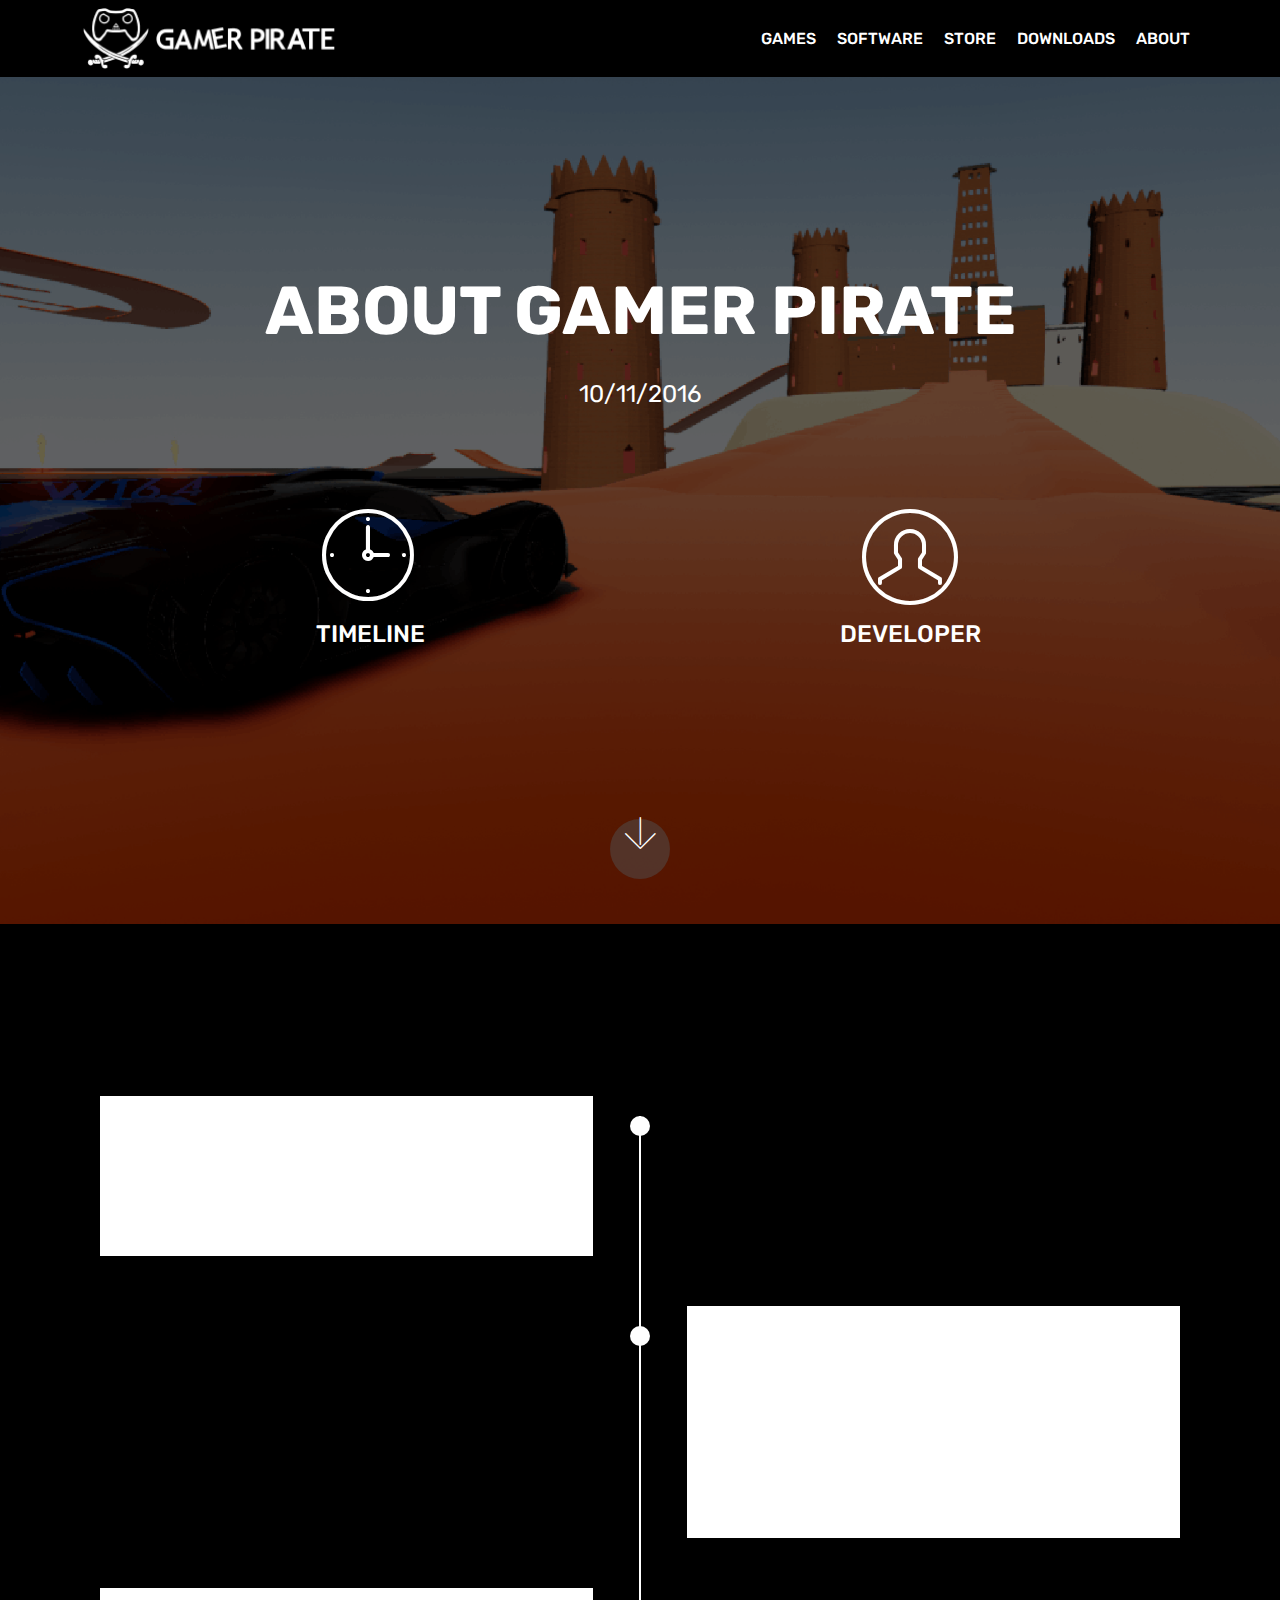
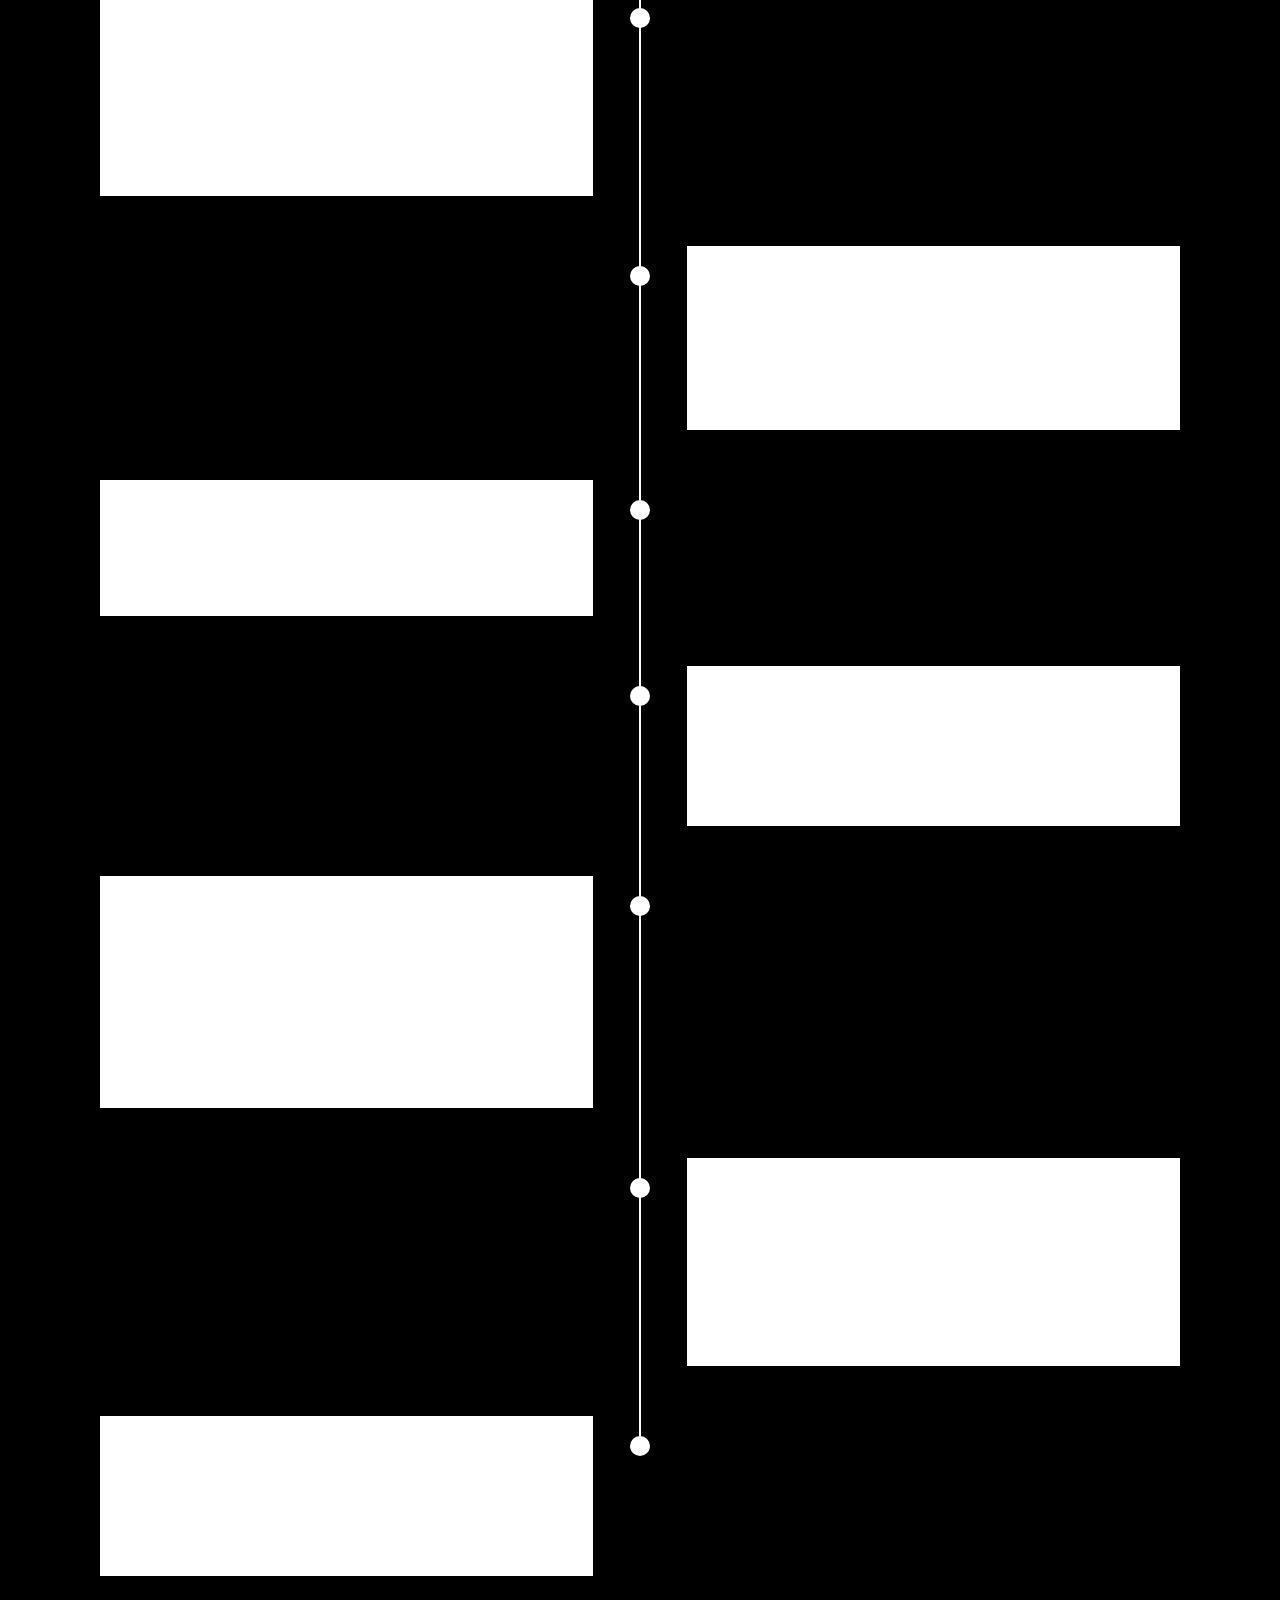
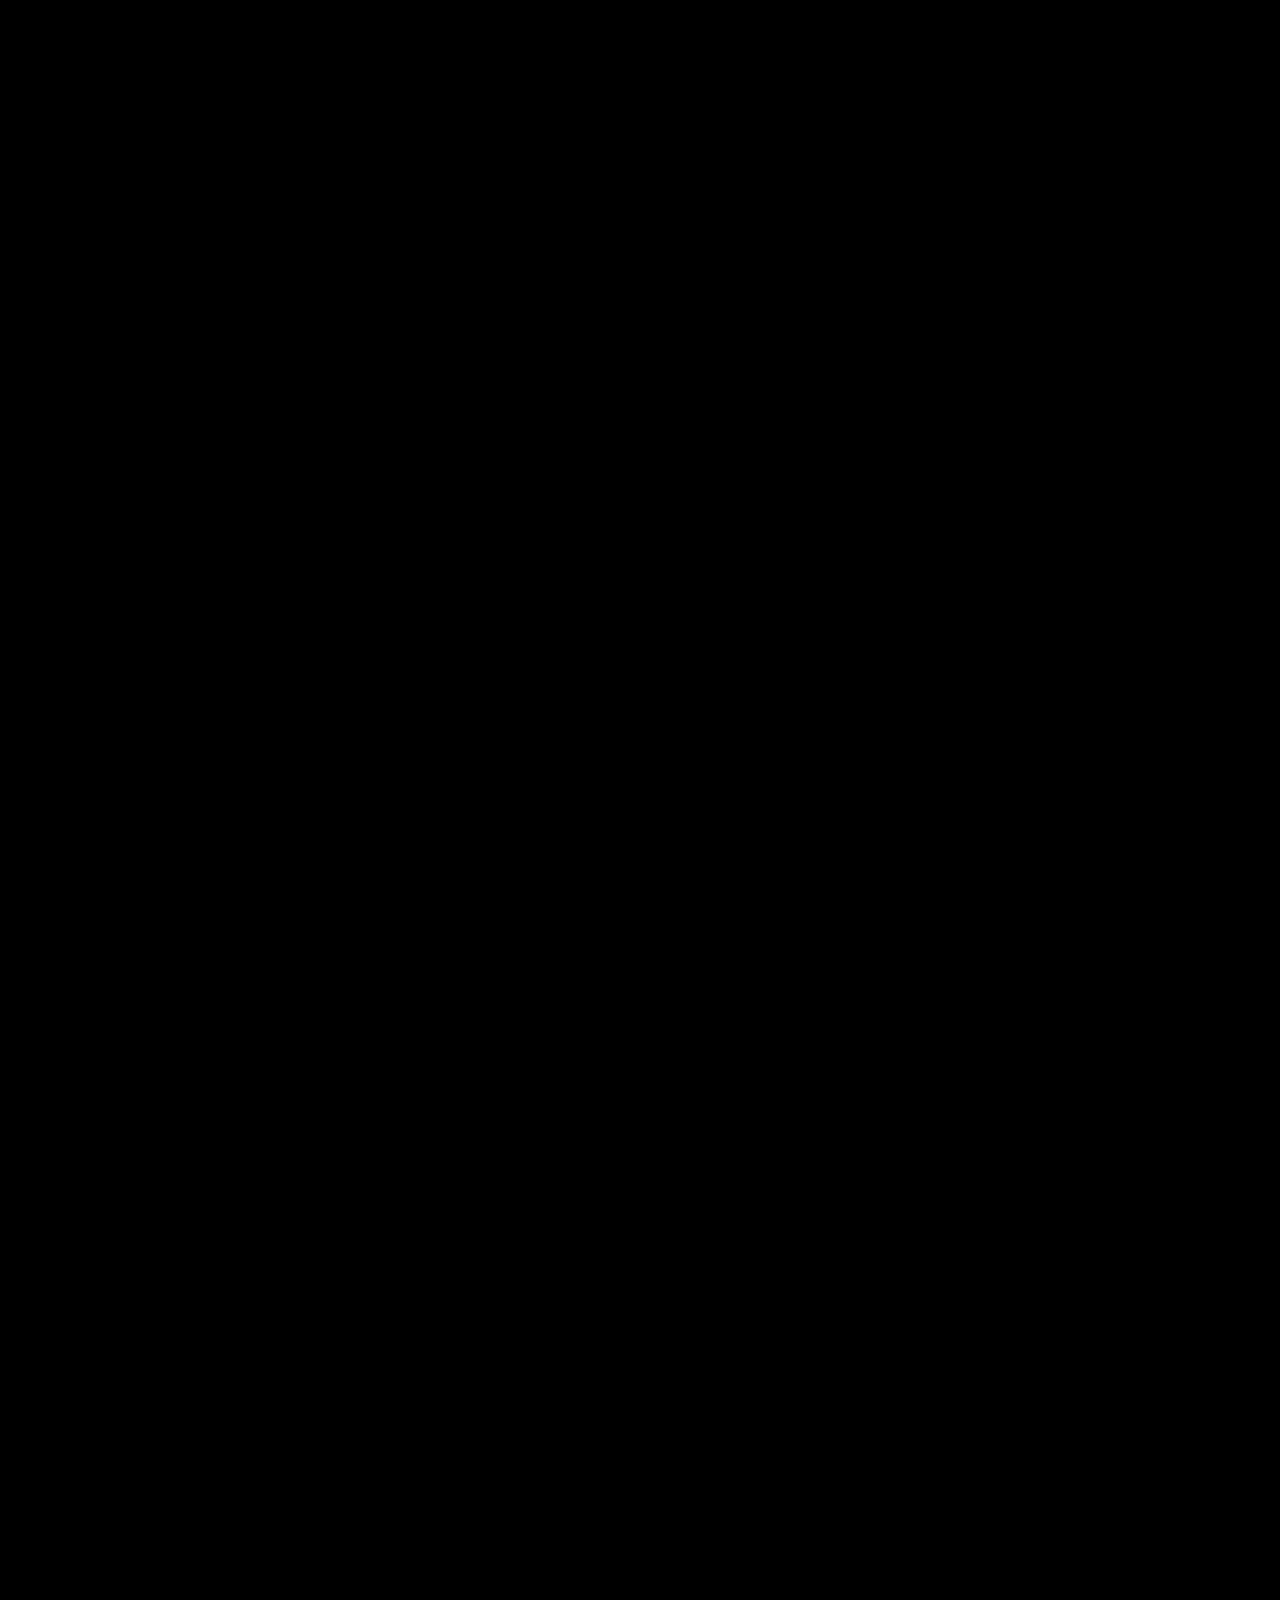
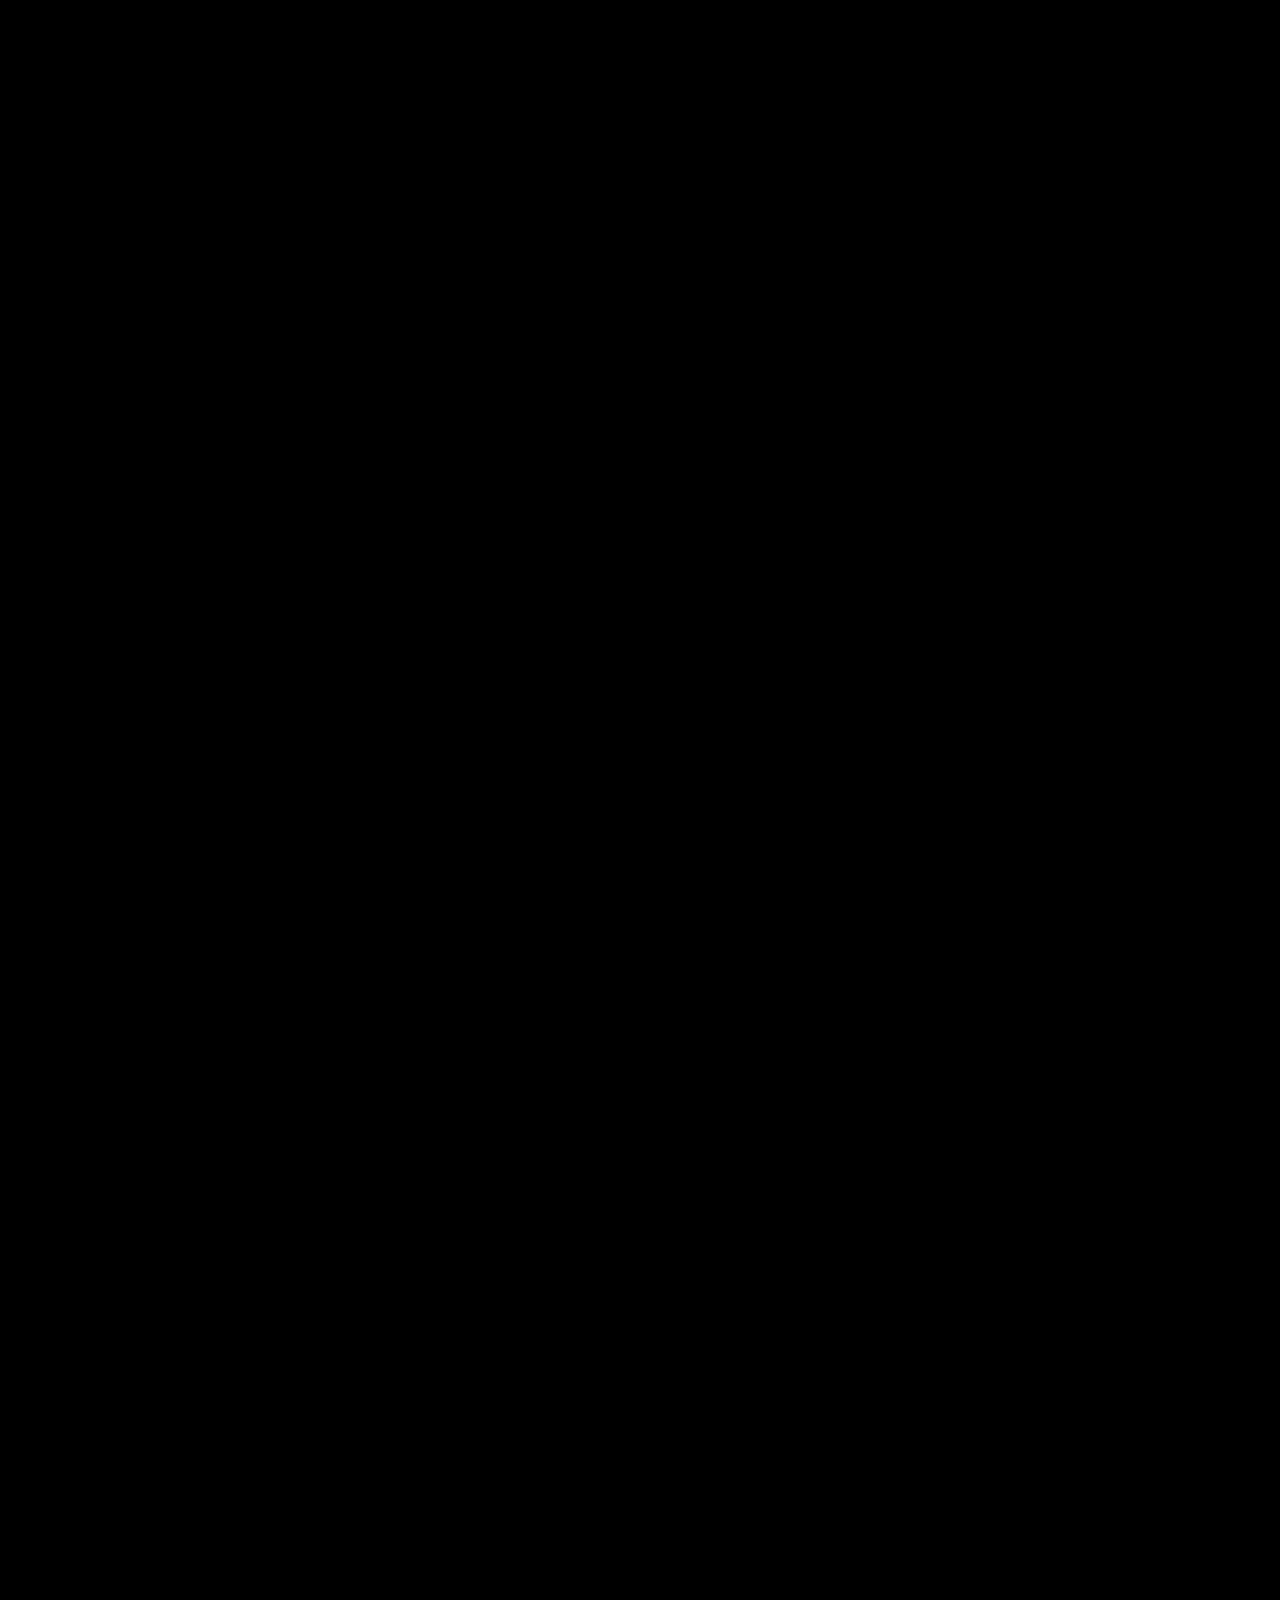
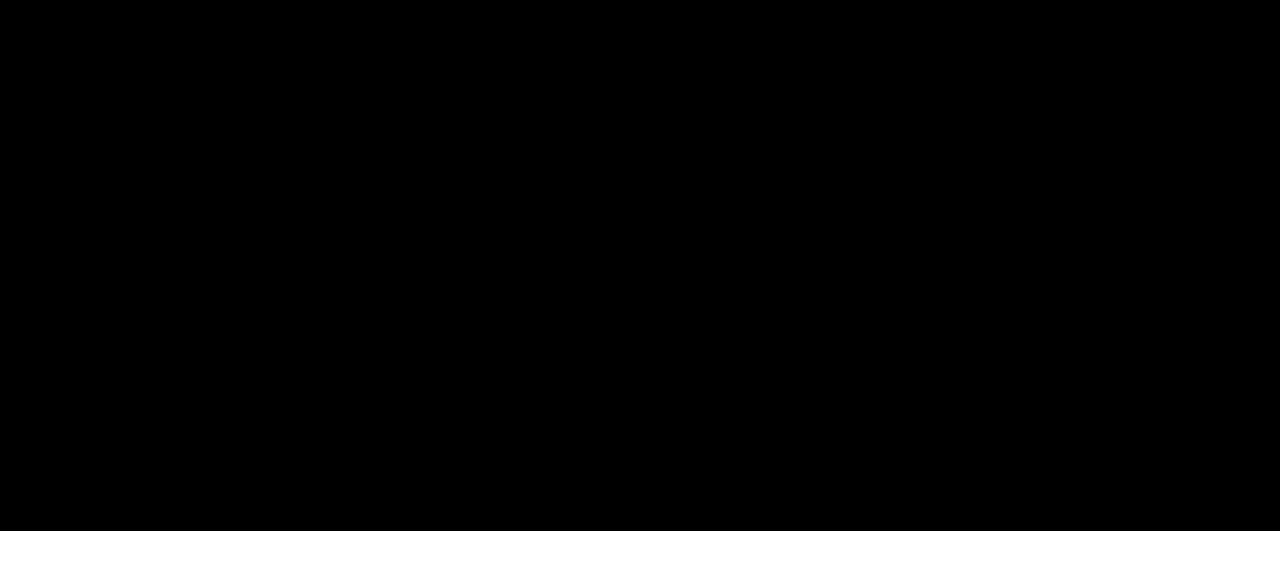
==== about.html @ 24dade13 "New Logo" ====
<!DOCTYPE html>
<html  >
<head>
  <!-- Site made with Mobirise Website Builder v5.2.0, https://mobirise.com -->
  <meta charset="UTF-8">
  <meta http-equiv="X-UA-Compatible" content="IE=edge">
  <meta name="generator" content="Mobirise v5.2.0, mobirise.com">
  <meta name="viewport" content="width=device-width, initial-scale=1, minimum-scale=1">
  <link rel="shortcut icon" href="assets/images/gamer-pirate-without-text-jpg-white-128x128.png" type="image/x-icon">
  <meta name="description" content="">
  
  
  <title>About | Gamer Pirate</title>
  <link rel="stylesheet" href="assets/web/assets/mobirise-icons/mobirise-icons.css">
  <link rel="stylesheet" href="assets/bootstrap/css/bootstrap.min.css">
  <link rel="stylesheet" href="assets/bootstrap/css/bootstrap-grid.min.css">
  <link rel="stylesheet" href="assets/bootstrap/css/bootstrap-reboot.min.css">
  <link rel="stylesheet" href="assets/web/assets/gdpr-plugin/gdpr-styles.css">
  <link rel="stylesheet" href="assets/tether/tether.min.css">
  <link rel="stylesheet" href="assets/dropdown/css/style.css">
  <link rel="stylesheet" href="assets/animatecss/animate.min.css">
  <link rel="stylesheet" href="assets/socicon/css/styles.css">
  <link rel="stylesheet" href="assets/theme/css/style.css">
  <link rel="preload" as="style" href="assets/mobirise/css/mbr-additional.css"><link rel="stylesheet" href="assets/mobirise/css/mbr-additional.css" type="text/css">
  
  
  
  
</head>
<body>

<!-- Analytics -->
UA-130870813-1
<!-- /Analytics -->


  
  <section class="menu cid-rqiIiASKBx" once="menu" id="menu1-50">

    

    <nav class="navbar navbar-expand beta-menu navbar-dropdown align-items-center navbar-fixed-top navbar-toggleable-sm">
        <button class="navbar-toggler navbar-toggler-right" type="button" data-toggle="collapse" data-target="#navbarSupportedContent" aria-controls="navbarSupportedContent" aria-expanded="false" aria-label="Toggle navigation">
            <div class="hamburger">
                <span></span>
                <span></span>
                <span></span>
                <span></span>
            </div>
        </button>
        <div class="menu-logo">
            <div class="navbar-brand">
                <span class="navbar-logo">
                    <a href="index.html">
                         <img src="assets/images/wide-logo-400x60.png" alt="" title="" style="height: 3.8rem;">
                    </a>
                </span>
                
            </div>
        </div>
        <div class="collapse navbar-collapse" id="navbarSupportedContent">
            <ul class="navbar-nav nav-dropdown nav-right" data-app-modern-menu="true"><li class="nav-item">
                    <a class="nav-link link text-white display-4" href="games.html">
                        GAMES</a>
                </li><li class="nav-item"><a class="nav-link link text-white text-primary display-4" href="software.html">
                        SOFTWARE</a></li>
                <li class="nav-item"><a class="nav-link link text-white display-4" href="https://gamerpirate.github.io/store/">STORE</a></li><li class="nav-item"><a class="nav-link link text-white display-4" href="https://gamerpirate.github.io/downloads">DOWNLOADS</a></li><li class="nav-item"><a class="nav-link link text-white display-4" href="about.html">ABOUT</a></li></ul>
            
        </div>
    </nav>
</section>

<section class="header12 cid-rbFxC3AZnI mbr-fullscreen" id="header12-30">

    

    <div class="mbr-overlay" style="opacity: 0.6; background-color: rgb(0, 0, 0);">
    </div>

    <div class="container  ">
            <div class="media-container">
                <div class="col-md-12 align-center">
                    <h1 class="mbr-section-title pb-3 mbr-white mbr-bold mbr-fonts-style display-1">ABOUT GAMER PIRATE</h1>
                    <p class="mbr-text pb-3 mbr-white mbr-fonts-style display-5">
                        10/11/2016
                    </p>
                    

                    <div class="icons-media-container mbr-white">
                        <div class="card col-12 col-md-6">
                            <div class="icon-block">
                            <a href="https://mobirise.co/">
                                <span class="mbr-iconfont mbri-clock" style="color: rgb(255, 255, 255); fill: rgb(255, 255, 255);"></span>
                            </a>
                            </div>
                            <h5 class="mbr-fonts-style display-5">
                                TIMELINE
                            </h5>
                        </div>

                        <div class="card col-12 col-md-6">
                            <div class="icon-block">
                                <a href="https://mobirise.co/">
                                    <span class="mbr-iconfont mbri-user" style="color: rgb(255, 255, 255); fill: rgb(255, 255, 255);"></span>
                                </a>
                            </div>
                            <h5 class="mbr-fonts-style display-5">
                                DEVELOPER
                            </h5>
                        </div>

                        

                        
                    </div>
                </div>
            </div>
    </div>

    <div class="mbr-arrow hidden-sm-down" aria-hidden="true">
        <a href="#next">
            <i class="mbri-down mbr-iconfont"></i>
        </a>
    </div>
</section>

<section class="timeline1 cid-r4hxSJj17z" id="timeline1-18">

    

    

    <div class="container align-center">
        <h2 class="mbr-section-title pb-3 mbr-fonts-style display-2">
            TIMELINE</h2>
        

        <div class="container timelines-container" mbri-timelines="">
            <div class="row timeline-element reverse separline">      
                 <div class="timeline-date-panel col-xs-12 col-md-6  align-left">         
                    <div class="time-line-date-content">
                        <p class="mbr-timeline-date mbr-fonts-style display-5">10 November 2016, Thursday</p>
                    </div>
                </div>
           <span class="iconBackground"></span>
            <div class="col-xs-12 col-md-6 align-right">
                <div class="timeline-text-content">
                    <h4 class="mbr-timeline-title pb-3 mbr-fonts-style display-5">GAMER PIRATE START</h4>
                    <p class="mbr-timeline-text mbr-fonts-style display-7">Started making games under the name of #GAMER_PIRATE</p>
                 </div>
            </div>
            </div>

            <div class="row timeline-element separline">
                <div class="timeline-date-panel col-xs-12 col-md-6 align-right">
                    <div class="time-line-date-content">
                        <p class="mbr-timeline-date mbr-fonts-style display-5">
                            28 August 2017, Monday</p>
                    </div>
                </div>
                <span class="iconBackground"></span>
                <div class="col-xs-12 col-md-6 align-left ">
                    <div class="timeline-text-content">
                        <h4 class="mbr-timeline-title pb-3 mbr-fonts-style display-5">WATCH OUT RELEASE</h4>
                        <p class="mbr-timeline-text mbr-fonts-style display-7">Gamer Pirate's first game ever was released!<br>Watch Out is a driving survival game, your goal is to reach the finish line without getting wrecked<br>Released in 3 different Editions (Standard | PC | Ultimate)</p>
                    </div>
                </div>
            </div> 


            <div class="row timeline-element reverse separline">
                <div class="timeline-date-panel col-xs-12 col-md-6  align-left">
                    <div class="time-line-date-content">
                        <p class="mbr-timeline-date mbr-fonts-style display-5">
                            1 April 2018, Sunday</p>
                    </div>
                </div>
                <span class="iconBackground"></span>
                <div class="col-xs-12 col-md-6 align-right">
                    <div class="timeline-text-content">
                        <h4 class="mbr-timeline-title pb-3 mbr-fonts-style display-5">MARBLES PLAYGROUND RELEASE</h4>      
                        <p class="mbr-timeline-text mbr-fonts-style display-7">The first game to be prgrammed and developed completely by Gamer Pirate
<br>Play as a marble and try not to fall from this difficult road, You should complete your trip to the Marbles Box<br></p>
                    </div>
                </div>
            </div>

            <div class="row timeline-element separline">
                <div class="timeline-date-panel col-xs-12 col-md-6 align-right">
                    <div class="time-line-date-content">
                        <p class="mbr-timeline-date mbr-fonts-style display-5">
                            4 October 2018, Thursday</p>
                    </div>
                </div>
                <span class="iconBackground"></span>
                <div class="col-xs-12 col-md-6 align-left ">
                    <div class="timeline-text-content">
                        <h4 class="mbr-timeline-title pb-3 mbr-fonts-style display-5">
                            New Website &amp; Twitter Launched</h4>
                        <p class="mbr-timeline-text mbr-fonts-style display-7">New-designed website launched.<br>Twitter page created.<br>#TheGamerPirate</p>
                    </div>
                </div>
            </div>


            <div class="row timeline-element reverse separline">
                <div class="timeline-date-panel col-xs-12 col-md-6  align-left">
                    <div class="time-line-date-content">
                        <p class="mbr-timeline-date mbr-fonts-style display-5">
                            7 January 2019, Monday</p>
                    </div>
                </div>
                <span class="iconBackground"></span>
                <div class="col-xs-12 col-md-6 align-right">
                    <div class="timeline-text-content">
                        <h4 class="mbr-timeline-title pb-3 mbr-fonts-style display-5">Google Play access</h4>
                        <p class="mbr-timeline-text mbr-fonts-style display-7">Purchased a Google Play Store Console ID.</p>
                    </div>
                </div>
            </div>


            <div class="row timeline-element separline">
                <div class="timeline-date-panel col-xs-12 col-md-6 align-right">
                    <div class="time-line-date-content">
                       <p class="mbr-timeline-date mbr-fonts-style display-5">
                            29 March 2019, Friday</p>
                    </div>
                </div>
                <span class="iconBackground"></span>
                <div class="col-xs-12 col-md-6 align-left ">
                    <div class="timeline-text-content">
                        <h4 class="mbr-timeline-title pb-3 mbr-fonts-style display-5">
                            Online Store</h4>
                        <p class="mbr-timeline-text mbr-fonts-style display-7">
                            Gamer Pirate Store has been launched with shirts, phone cases, hoodies, stickers, and games.</p>
                    </div>
                </div>
            </div>

            <div class="row timeline-element reverse separline">
                <div class="timeline-date-panel col-xs-12 col-md-6  align-left">
                    <div class="time-line-date-content">
                        <p class="mbr-timeline-date mbr-fonts-style display-5">
                           8 August 2019, Thursday</p>
                    </div>
                </div>
                <span class="iconBackground"></span>
                <div class="col-xs-12 col-md-6 align-right">
                    <div class="timeline-text-content">
                        <h4 class="mbr-timeline-title pb-3 mbr-fonts-style display-5">
                            ANTRAVITY</h4>
                        <p class="mbr-timeline-text mbr-fonts-style display-7">You are stuck in a tunnel in a car that has a bomb attached to it, your goal is to survive.
The bomb explodes whenever your speed gets below the Death Speed. Thought that's enough? Not yet, there are obstacles that will make you loop through the tunnel&nbsp;<br></p>
                    </div>
                </div>
            </div>

            <div class="row timeline-element separline">
                <div class="timeline-date-panel col-xs-12 col-md-6 align-right">
                    <div class="time-line-date-content">
                        <p class="mbr-timeline-date mbr-fonts-style display-5">
                           28 April 2020, Tuesday</p>
                    </div>
                </div>
                <span class="iconBackground"></span>
                <div class="col-xs-12 col-md-6 align-left ">
                    <div class="timeline-text-content">
                        <h4 class="mbr-timeline-title pb-3 mbr-fonts-style display-5">
                            NEOSPHERE</h4>
                        <p class="mbr-timeline-text mbr-fonts-style display-7">Welcome to the neoniverse, where everything is neon. Your goal is to survive. Many obstacles and flying cubes will try to make you fail, but do you have what it takes to beat them all?</p>
                    </div>
                </div>
            </div>

            <div class="row timeline-element reverse">
                <div class="timeline-date-panel col-xs-12 col-md-6  align-left">
                    <div class="time-line-date-content">
                        <p class="mbr-timeline-date mbr-fonts-style display-5">6 May 2020, Wednesday</p>
                    </div>
                </div>
                <span class="iconBackground"></span>
                <div class="col-xs-12 col-md-6 align-right">
                    <div class="timeline-text-content">
                        <h4 class="mbr-timeline-title pb-3 mbr-fonts-style display-5">
                            Brakes Are Out</h4>

                        <p class="mbr-timeline-text mbr-fonts-style display-7">Going full speed, break! oops.. The brakes are out... (Funeral Dance Music Plays) #RIP</p>
                    </div>
                </div>
            </div>

            

            

            
        </div>
    </div>
</section>

<section class="mbr-section content5 cid-rwA0S34o7A" id="content5-76">

    

    

    <div class="container">
        <div class="media-container-row">
            <div class="title col-12 col-md-8">
                <h2 class="align-center mbr-bold mbr-white pb-3 mbr-fonts-style display-2">
                    ABOUT GAMER PIRATE</h2>
                <h3 class="mbr-section-subtitle align-center mbr-light mbr-white pb-3 mbr-fonts-style display-5">
                    Gamer Pirate is a games studio made by an indie developer who has a vision of creating the best games that people will remember for years if not decades.</h3>
                
                
            </div>
        </div>
    </div>
</section>

<section class="mbr-section content5 cid-rwA24Jaj94" id="content5-78">

    

    

    <div class="container">
        <div class="media-container-row">
            <div class="title col-12 col-md-8">
                <h2 class="align-center mbr-bold mbr-white pb-3 mbr-fonts-style display-1">THE MISSION</h2>
                
                <p class="mbr-text align-center mbr-white pb-3 mbr-fonts-style display-7">
                    I'm on a mission of making the best cross-platform games. This is just the beginning, many things have been planned to happen in the future. I want to make the best gaming experience ever available for everyone because #GamingIsLife. <br>Currently the main plan is "Release some nice games for smartphones, gain some money, and make these plans come real"</p>
                
            </div>
        </div>
    </div>
</section>

<section class="mbr-section content5 cid-rz9xjhRhKC" id="content5-7r">

    

    

    <div class="container">
        <div class="media-container-row">
            <div class="title col-12 col-md-8">
                <h2 class="align-center mbr-bold mbr-white pb-3 mbr-fonts-style display-1">SLOGAN</h2>
                
                <p class="mbr-text align-center mbr-white pb-3 mbr-fonts-style display-5"><strong>"UNLEASH YOUR INNER GAMER"</strong></p>
                
            </div>
        </div>
    </div>
</section>

<section class="testimonials2 cid-r4hFHf0uXh" id="testimonials2-19">

    

    

    <div class="container">
        <div class="media-container-row">
            <div class="mbr-figure pr-lg-5" style="width: 70%;">
              <img src="assets/images/yousif-ragab-blacksmall-832x832.jpg" alt="" title="">
            </div>
            <div class="media-content px-3 align-self-center mbr-white py-2">
                    <p class="mbr-text testimonial-text mbr-fonts-style display-7"><span style="font-style: normal;">19 years old indie developer with 5+ years of game development experience who takes development seriously and tries to deliver the best games.</span></p>
                    <p class="mbr-author-name pt-4 mb-2 mbr-fonts-style display-7">Yousif Ragab</p>
                    <p class="mbr-author-desc mbr-fonts-style display-7">CEO, Owner, Developer</p>
            </div>
        </div>
    </div>
</section>

<section class="mbr-section content5 cid-rv6kGTs63F" id="content5-66">

    

    

    <div class="container">
        <div class="media-container-row">
            <div class="title col-12 col-md-8">
                <h2 class="align-center mbr-bold mbr-white pb-3 mbr-fonts-style display-2">MORE DETAILED TIMELINE</h2>
                
                
                
            </div>
        </div>
    </div>
</section>

<section class="mbr-section article content1 cid-rv6k9x77ze" id="content1-65">
    
     

    <div class="container">
        <div class="media-container-row">
            <div class="mbr-text col-12 mbr-fonts-style display-7 col-md-8"><p><strong>
</strong></p><p><strong>• New Logo Redesign (5-3-2021 Friday)<br>• Software page in website (2-3-2021 Tuesday)<br>• HYPERSHAPE HARDCORE EDITION release (20-1-2021 Wednesday)<br>• ANTRAVITY 2 PC release (15-1-2021 Friday)<br>• Line Connect release (14-1-2021 Thursday)<br>• ANTRAVITY 2 release (12-1-2021 Tuesday)<br>• HYPERSHAPE release (29-12-2020 Thursday)<br>• Driving Insanity out of early access (28-12-2020 Monday)<br>• Gamer Pirate Downloads remake&nbsp; (27-11-2020 Friday)<br>• Brakes Are Out release for Windows and Linux (20-11-2020 Friday)<br>• Just Escape release (10-10-2020 Saturday)<br>• Gamer Pirate Store remake (12-9-2020 Saturday)<br>• Driving Insanity Early Access release (20-8-2020 Thursday)<br>• Brakes Are Out release on Google Play (6-5-2020 Wednesday)<br>• Brakes Are Out announcement (5-5-2020 Tuesday)<br>• NEOSPHERE release on Google Play (28-4-2020 Tuesday)<br>• NEOSPHERE announcement (26-4-2020 Sunday)<br>• First use of "Unleash Your Inner Gamer" slogan (14-8-2019 Wednesday)<br>• ANTRAVITY release on Google Play (9-8-2019 Thursday)<br>• Downloads website release (30-7-2019 Tuesday)<br>• Watch Out removed from Tizen, and Windows (29-7-2019 Monday)<br>• ANTRAVITY announce (15-7-2019 Monday)&nbsp;<br></strong><strong>• Gamer Pirate Launcher Beta release (14-6-2019 Friday)&nbsp;<br></strong><strong>• Gamer Pirate Online Store (29-3-2018 Friday)​ &nbsp;&nbsp;<br></strong><strong>• New Watch Out website launched (10-1-2018 Thursday)​ &nbsp;<br></strong><strong>• Watch Out released on Google Play (9-1-2018 Wednesday)​ &nbsp;<br></strong><strong>• Bought a Google Play Store ID (7-1-2018 Monday)​ &nbsp;&nbsp;<br></strong><strong>• Gamer Pirate new Blog Launched ​(13-10-2018 Saturday)​ &nbsp;&nbsp;<br></strong><strong>• Gamer Pirate Forum Launched ​(4-10-2018 Thursday)​ &nbsp;<br></strong><strong>• New Website Launched ​(4-10-2018 Thursday)​&nbsp;<br></strong><strong>• Twitter page created (3-10-2018 Wednesday)&nbsp;<br></strong><strong>• Watch Out Ultimate Edition Release (Itch.io 1-8-2018 Wednesday)​&nbsp;<br></strong><strong>• Removed all Arcade Games (24-7-2018 Tuesday)&nbsp;<br></strong><strong>• Gamer Pirate Arcade website Suspended (24-7-2018 Tuesday)&nbsp;<br></strong><strong>• Watch Out Ultimate Edition Release (22-7-2018 Sunday)​&nbsp;<br></strong><strong>• Gamer Pirate Launcher Alpha release (14-7-2018 Saturday)&nbsp;<br></strong><strong>• Watch Out PC edition Release (Itch.io 18-6-2018 Monday)​&nbsp;<br></strong><strong>• Black and White 2 Release on Galaxy Apps ( 6-6-2018 Wednesday)&nbsp;<br></strong><strong>​• Black and White 2 Release on Tizen Store ( 1-6-2018 Friday)&nbsp;<br></strong><strong>• Gamer Pirate Arcade website launched (23-5-2018 Tuesday)&nbsp;<br></strong><strong>• Marbles Playground Mobile Version release ( 6-5-2018 Sunday)&nbsp;<br></strong><strong>• Marbles Playground release ( 1-4-2018 Sunday)&nbsp;<br></strong><strong>• Gamer Pirate On Patreon (7-3-2017 Wednesday)&nbsp;<br></strong><strong>• Marbles Playground Early Access ( 26-1-2018 Friday)&nbsp;<br></strong><strong>• Marbles Playground website launched ( 16-1-2018 Tuesday)&nbsp;<br></strong><strong>• Marbles Playground Announced ( 3-1-2018 Wednesday)&nbsp;<br></strong><strong>• Gamer Pirate 1st year anniversary (10-11-2017 Friday)&nbsp;<br></strong><strong>• Watch Out Release (Amazon 11-10-2017 Wednesday)&nbsp;<br></strong><strong>• Watch Out PC edition Release ( 29-9-2017 Friday)&nbsp;<br></strong><strong>• Watch Out Release (Tizen 28-8-2017 Monday)&nbsp;<br></strong><strong>• SHOOT! release (Tizen 28-8-2017 Monday)&nbsp;<br></strong><strong>• Watch Out PC edition Announced ( 13-8-2017 Sunday)&nbsp;<br></strong><strong>• Watch Out Egyptian edition Announced ( 6-8-2017 Tuesday)&nbsp;<br></strong><strong>• Watch Out Announced ( 26-7-2017 Tuesday)&nbsp;<br></strong><strong>• Watch Out website launched ( 26-7-2017 Tuesday)&nbsp;<br></strong><strong>​• Black and White Suspended on amazon ( 11-7-2017 Tuesday)&nbsp;<br></strong><strong>• Ultimate Editions discontinued ( 23-6-2017 Friday)&nbsp;<br></strong><strong>• Line Connect release (website, galaxy apps, tizen 22-6-2017 Thursday)&nbsp;<br></strong><strong>• Black and White release (amazon 3-6-2017 Tuesday)&nbsp;<br></strong><strong>​• gamer pirate blog start ( 23-5-2017 Tuesday)&nbsp;<br></strong><strong>• SHOOT! release (website, Galaxy Apps 20-5-2017, Saturday)&nbsp;<br></strong><strong>• (UE) bomb 2.5 release (24-4-2017 Monday)&nbsp;<br></strong><strong>​• Wall Escape release (Tizen Store 20-4-2017 Thursday)&nbsp;<br></strong><strong>• (UE) bomb 2.0 release (17-4-2017 Monday)&nbsp;<br></strong><strong>• Wall Escape release (Website, Galaxy Apps 13-4-2017 Thursday)<br></strong><strong>• Black and White release (Galaxy Apps 5-4-2017 Wednesday)&nbsp;<br></strong><strong>• Black and White release (Tizen Store 8-3-2017 Wednesday)&nbsp;<br></strong><strong>• Black and White release (Website 1-3-2017 Wednesday)&nbsp;<br></strong><strong>• (UE) Attractive 1.0 release ( 1-3-2017 Wednesday)&nbsp;<br></strong><strong>• Ultimate Edition start ( 1-3-2017 Wednesday)&nbsp;<br></strong><strong>• Gamer Pirate start (10-11-2016 Thursday)</strong></p></div>
        </div>
    </div>
</section>

<section class="footer5 cid-sqOBEljm7b" once="footers" id="footer5-ai">

    

    

    <div class="container-fluid">
        <div class="media-container-row">
            <div class="col-md-1 col-6">
                <div class="media-wrap">
                    <a href="index.html">
                        <img src="assets/images/footerlogo-150x150.png" alt="">
                    </a>
                </div>
            </div>
            <div class="col-11 col-6">
                <p class="mbr-text align-right links mbr-fonts-style display-7">&nbsp; &nbsp; &nbsp; &nbsp; &nbsp; &nbsp; &nbsp; &nbsp; &nbsp; &nbsp; &nbsp; &nbsp; &nbsp; &nbsp; &nbsp; &nbsp; &nbsp; &nbsp; &nbsp; &nbsp; &nbsp; &nbsp; &nbsp; &nbsp; &nbsp; &nbsp; &nbsp; &nbsp; &nbsp; &nbsp; <a href="index.html" class="text-primary">Home</a>&nbsp; &nbsp; &nbsp; &nbsp; &nbsp; &nbsp; &nbsp; &nbsp; &nbsp; &nbsp; &nbsp; &nbsp; &nbsp; &nbsp; &nbsp; &nbsp; &nbsp; &nbsp; &nbsp; &nbsp; &nbsp; &nbsp; &nbsp; &nbsp; &nbsp; &nbsp; &nbsp; &nbsp; &nbsp;<a href="pages.html" class="text-primary">Pages</a>&nbsp; &nbsp; &nbsp; &nbsp; &nbsp; &nbsp; &nbsp; &nbsp; &nbsp; &nbsp; &nbsp; &nbsp; &nbsp; &nbsp; &nbsp; &nbsp; &nbsp; &nbsp; &nbsp; &nbsp; &nbsp; &nbsp; &nbsp; &nbsp; &nbsp; &nbsp; &nbsp; &nbsp; &nbsp; <a href="privacypolicy.html" class="text-primary">Privacy Policy</a><br>&nbsp; &nbsp; &nbsp; &nbsp; &nbsp; &nbsp; &nbsp; &nbsp; &nbsp; &nbsp; &nbsp; &nbsp; &nbsp; &nbsp; &nbsp; &nbsp; &nbsp; &nbsp; &nbsp; &nbsp; &nbsp; &nbsp; &nbsp; &nbsp; &nbsp; &nbsp; &nbsp; &nbsp; &nbsp; &nbsp; <a href="games.html" class="text-primary">Games</a>&nbsp; &nbsp; &nbsp; &nbsp; &nbsp; &nbsp; &nbsp; &nbsp; &nbsp; &nbsp; &nbsp; &nbsp; &nbsp; &nbsp; &nbsp; &nbsp; &nbsp; &nbsp; &nbsp; &nbsp; &nbsp; &nbsp; &nbsp; &nbsp; &nbsp; &nbsp; &nbsp; &nbsp;<a href="about.html" class="text-primary">About</a>&nbsp; &nbsp; &nbsp; &nbsp; &nbsp; &nbsp; &nbsp; &nbsp; &nbsp; &nbsp; &nbsp; &nbsp; &nbsp; &nbsp; &nbsp; &nbsp; &nbsp; &nbsp; &nbsp; &nbsp; &nbsp; &nbsp; &nbsp; &nbsp; &nbsp; &nbsp; &nbsp; &nbsp; &nbsp;&nbsp;<a href="termsofservice.html" class="text-primary">Terms Of Service</a><br>&nbsp; &nbsp; &nbsp; &nbsp; &nbsp; &nbsp; &nbsp; &nbsp; &nbsp; &nbsp; &nbsp; &nbsp; &nbsp; &nbsp; &nbsp; &nbsp; &nbsp; &nbsp; &nbsp; &nbsp; &nbsp; &nbsp; &nbsp; &nbsp; &nbsp; &nbsp; &nbsp; &nbsp; &nbsp; &nbsp; <a href="software.html" class="text-primary">Software</a>&nbsp; &nbsp; &nbsp; &nbsp; &nbsp; &nbsp; &nbsp; &nbsp; &nbsp; &nbsp; &nbsp; &nbsp; &nbsp; &nbsp; &nbsp; &nbsp; &nbsp; &nbsp; &nbsp; &nbsp; &nbsp; &nbsp; &nbsp; &nbsp; &nbsp; &nbsp;<a href="contact.html" class="text-primary">Contact</a>&nbsp; &nbsp; &nbsp; &nbsp; &nbsp; &nbsp; &nbsp; &nbsp; &nbsp; &nbsp; &nbsp; &nbsp; &nbsp; &nbsp; &nbsp; &nbsp; &nbsp; &nbsp; &nbsp; &nbsp; &nbsp; &nbsp; &nbsp; &nbsp; &nbsp; &nbsp; &nbsp; &nbsp;<a href="cookiepolicy.html" class="text-primary">Cookie Policy</a><br>&nbsp; &nbsp; &nbsp; &nbsp; &nbsp; &nbsp; &nbsp; &nbsp; &nbsp; &nbsp; &nbsp; &nbsp; &nbsp; &nbsp; &nbsp; &nbsp; &nbsp; &nbsp; &nbsp; &nbsp; &nbsp; &nbsp; &nbsp; &nbsp; &nbsp; &nbsp; &nbsp; &nbsp; &nbsp; &nbsp; <a href="https://gamerpirate.github.io/store" class="text-primary">Store</a>&nbsp; &nbsp; &nbsp; &nbsp; &nbsp; &nbsp; &nbsp; &nbsp; &nbsp; &nbsp; &nbsp; &nbsp; &nbsp; &nbsp; &nbsp; &nbsp; &nbsp; &nbsp; &nbsp; &nbsp; &nbsp; &nbsp; &nbsp; &nbsp; &nbsp; &nbsp; &nbsp; &nbsp; &nbsp; <a href="collaborate.html" class="text-primary">Collaborate</a><br>&nbsp; &nbsp; &nbsp; &nbsp; &nbsp; &nbsp; &nbsp; &nbsp; &nbsp; &nbsp; &nbsp; &nbsp; &nbsp; &nbsp; &nbsp; &nbsp; &nbsp; &nbsp; &nbsp; &nbsp; &nbsp; &nbsp; &nbsp; &nbsp; &nbsp; &nbsp; &nbsp; &nbsp; &nbsp; &nbsp; <a href="launcher.html" class="text-primary">Launcher</a>&nbsp; &nbsp; &nbsp; &nbsp; &nbsp; &nbsp; &nbsp; &nbsp; &nbsp; &nbsp; &nbsp; &nbsp; &nbsp; &nbsp; &nbsp; &nbsp; &nbsp; &nbsp; &nbsp; &nbsp; &nbsp; &nbsp; &nbsp; &nbsp; &nbsp; <a href="roadmap.html" class="text-primary">Roadmap</a><br>&nbsp; &nbsp; &nbsp; &nbsp; &nbsp; &nbsp; &nbsp; &nbsp; &nbsp; &nbsp; &nbsp; &nbsp; &nbsp; &nbsp; &nbsp; &nbsp; &nbsp; &nbsp; &nbsp; &nbsp; &nbsp; &nbsp; &nbsp; &nbsp; &nbsp; &nbsp; &nbsp; &nbsp; &nbsp; &nbsp; <a href="https://gamerpirate.github.io/downloads" class="text-primary">Downloads</a></p>
            </div>
        </div>
        <!-- <div class="media-container-row">
            <div class="col-md-12"> -->
        <div class="footer-lower">
            <div class="media-container-row">
                <div class="col-md-12">
                    <hr>
                </div>
            </div>
            <div class="media-container-row">
                <div class="col-md-6 copyright">
                    <p class="mbr-text mbr-fonts-style display-7">© 2021 Gamer Pirate Games. All rights reserved. 
<br>Unleash Your Inner Gamer™</p>
                </div>
                <div class="col-md-6">
                    <div class="social-list align-right">
                        <div class="soc-item">
                            <a href="https://twitter.com/TheGamerPirate" target="_blank">
                                <span class="mbr-iconfont mbr-iconfont-social socicon-twitter socicon" style="color: rgb(255, 255, 255); fill: rgb(255, 255, 255);"></span>
                            </a>
                        </div>
                        <div class="soc-item">
                            <a href="https://www.facebook.com/TheGamerPirate" target="_blank">
                                <span class="mbr-iconfont mbr-iconfont-social socicon-facebook socicon" style="color: rgb(255, 255, 255); fill: rgb(255, 255, 255);"></span>
                            </a>
                        </div>
                        <div class="soc-item">
                            <a href="https://www.instagram.com/thegamerpirate" target="_blank">
                                <span class="mbr-iconfont mbr-iconfont-social socicon-instagram socicon" style="color: rgb(255, 255, 255); fill: rgb(255, 255, 255);"></span>
                            </a>
                        </div>
                        <div class="soc-item">
                            <a href="https://www.youtube.com/channel/UCGLTTusAjM1GJEF1vPQOJTQ" target="_blank">
                                <span class="mbr-iconfont mbr-iconfont-social socicon-youtube socicon" style="color: rgb(255, 255, 255); fill: rgb(255, 255, 255);"></span>
                            </a>
                        </div>
                        <div class="soc-item">
                            <a href="https://thegamerpirate.blogspot.com/" target="_blank">
                                <span class="mbr-iconfont mbr-iconfont-social socicon-blogger socicon" style="color: rgb(255, 255, 255); fill: rgb(255, 255, 255);"></span>
                            </a>
                        </div>
                        <div class="soc-item">
                            <a href="https://discord.gg/Hw2QfGM" target="_blank">
                                <span class="mbr-iconfont mbr-iconfont-social socicon-discord socicon" style="color: rgb(255, 255, 255); fill: rgb(255, 255, 255);"></span>
                            </a>
                        </div>
                    </div>
                </div>
            </div>
            <!-- </div>
            </div> -->
        </div>

    </div>
</section><section style="background-color: #fff; font-family: -apple-system, BlinkMacSystemFont, 'Segoe UI', 'Roboto', 'Helvetica Neue', Arial, sans-serif; color:#aaa; font-size:12px; padding: 0; align-items: center; display: flex;"><a href="https://mobirise.site/u" style="flex: 1 1; height: 3rem; padding-left: 1rem;"></a><p style="flex: 0 0 auto; margin:0; padding-right:1rem;"><a href="https://mobirise.site" style="color:#aaa;">https://mobirise.com</a> easy website maker</p></section><script src="assets/web/assets/jquery/jquery.min.js"></script>  <script src="assets/popper/popper.min.js"></script>  <script src="assets/bootstrap/js/bootstrap.min.js"></script>  <script src="assets/web/assets/cookies-alert-plugin/cookies-alert-core.js"></script>  <script src="assets/web/assets/cookies-alert-plugin/cookies-alert-script.js"></script>  <script src="assets/tether/tether.min.js"></script>  <script src="assets/smoothscroll/smooth-scroll.js"></script>  <script src="assets/dropdown/js/nav-dropdown.js"></script>  <script src="assets/dropdown/js/navbar-dropdown.js"></script>  <script src="assets/touchswipe/jquery.touch-swipe.min.js"></script>  <script src="assets/viewportchecker/jquery.viewportchecker.js"></script>  <script src="assets/vimeoplayer/jquery.mb.vimeo_player.js"></script>  <script src="assets/theme/js/script.js"></script>  
  
  
<input name="cookieData" type="hidden" data-cookie-customDialogSelector='null' data-cookie-colorText='#ffffff' data-cookie-colorBg='rgba(0, 0, 0, 0.99)' data-cookie-textButton='Agree' data-cookie-colorButton='' data-cookie-colorLink='#ffffff' data-cookie-underlineLink='true' data-cookie-text="We use cookies to give you the best experience. Read our <a href='cookiepolicy.html'>Cookie Policy</a>.">
    <input name="animation" type="hidden">
  </body>
</html>
---- assets/web/assets/mobirise-icons/mobirise-icons.css ----
@font-face {
  font-family: 'MobiriseIcons';
  src:  url('mobirise-icons.eot?spat4u');
  src:  url('mobirise-icons.eot?spat4u#iefix') format('embedded-opentype'),
    url('mobirise-icons.ttf?spat4u') format('truetype'),
    url('mobirise-icons.woff?spat4u') format('woff'),
    url('mobirise-icons.svg?spat4u#MobiriseIcons') format('svg');
  font-weight: normal;
  font-style: normal;
}

[class^="mbri-"], [class*=" mbri-"] {
  /* use !important to prevent issues with browser extensions that change fonts */
  font-family: MobiriseIcons !important;
  speak: none;
  font-style: normal;
  font-weight: normal;
  font-variant: normal;
  text-transform: none;
  line-height: 1;

  /* Better Font Rendering =========== */
  -webkit-font-smoothing: antialiased;
  -moz-osx-font-smoothing: grayscale;
}

.mbri-add-submenu:before {
  content: "\e900";
}
.mbri-alert:before {
  content: "\e901";
}
.mbri-align-center:before {
  content: "\e902";
}
.mbri-align-justify:before {
  content: "\e903";
}
.mbri-align-left:before {
  content: "\e904";
}
.mbri-align-right:before {
  content: "\e905";
}
.mbri-android:before {
  content: "\e906";
}
.mbri-apple:before {
  content: "\e907";
}
.mbri-arrow-down:before {
  content: "\e908";
}
.mbri-arrow-next:before {
  content: "\e909";
}
.mbri-arrow-prev:before {
  content: "\e90a";
}
.mbri-arrow-up:before {
  content: "\e90b";
}
.mbri-bold:before {
  content: "\e90c";
}
.mbri-bookmark:before {
  content: "\e90d";
}
.mbri-bootstrap:before {
  content: "\e90e";
}
.mbri-briefcase:before {
  content: "\e90f";
}
.mbri-browse:before {
  content: "\e910";
}
.mbri-bulleted-list:before {
  content: "\e911";
}
.mbri-calendar:before {
  content: "\e912";
}
.mbri-camera:before {
  content: "\e913";
}
.mbri-cart-add:before {
  content: "\e914";
}
.mbri-cart-full:before {
  content: "\e915";
}
.mbri-cash:before {
  content: "\e916";
}
.mbri-change-style:before {
  content: "\e917";
}
.mbri-chat:before {
  content: "\e918";
}
.mbri-clock:before {
  content: "\e919";
}
.mbri-close:before {
  content: "\e91a";
}
.mbri-cloud:before {
  content: "\e91b";
}
.mbri-code:before {
  content: "\e91c";
}
.mbri-contact-form:before {
  content: "\e91d";
}
.mbri-credit-card:before {
  content: "\e91e";
}
.mbri-cursor-click:before {
  content: "\e91f";
}
.mbri-cust-feedback:before {
  content: "\e920";
}
.mbri-database:before {
  content: "\e921";
}
.mbri-delivery:before {
  content: "\e922";
}
.mbri-desktop:before {
  content: "\e923";
}
.mbri-devices:before {
  content: "\e924";
}
.mbri-down:before {
  content: "\e925";
}
.mbri-download:before {
  content: "\e989";
}
.mbri-drag-n-drop:before {
  content: "\e927";
}
.mbri-drag-n-drop2:before {
  content: "\e928";
}
.mbri-edit:before {
  content: "\e929";
}
.mbri-edit2:before {
  content: "\e92a";
}
.mbri-error:before {
  content: "\e92b";
}
.mbri-extension:before {
  content: "\e92c";
}
.mbri-features:before {
  content: "\e92d";
}
.mbri-file:before {
  content: "\e92e";
}
.mbri-flag:before {
  content: "\e92f";
}
.mbri-folder:before {
  content: "\e930";
}
.mbri-gift:before {
  content: "\e931";
}
.mbri-github:before {
  content: "\e932";
}
.mbri-globe:before {
  content: "\e933";
}
.mbri-globe-2:before {
  content: "\e934";
}
.mbri-growing-chart:before {
  content: "\e935";
}
.mbri-hearth:before {
  content: "\e936";
}
.mbri-help:before {
  content: "\e937";
}
.mbri-home:before {
  content: "\e938";
}
.mbri-hot-cup:before {
  content: "\e939";
}
.mbri-idea:before {
  content: "\e93a";
}
.mbri-image-gallery:before {
  content: "\e93b";
}
.mbri-image-slider:before {
  content: "\e93c";
}
.mbri-info:before {
  content: "\e93d";
}
.mbri-italic:before {
  content: "\e93e";
}
.mbri-key:before {
  content: "\e93f";
}
.mbri-laptop:before {
  content: "\e940";
}
.mbri-layers:before {
  content: "\e941";
}
.mbri-left-right:before {
  content: "\e942";
}
.mbri-left:before {
  content: "\e943";
}
.mbri-letter:before {
  content: "\e944";
}
.mbri-like:before {
  content: "\e945";
}
.mbri-link:before {
  content: "\e946";
}
.mbri-lock:before {
  content: "\e947";
}
.mbri-login:before {
  content: "\e948";
}
.mbri-logout:before {
  content: "\e949";
}
.mbri-magic-stick:before {
  content: "\e94a";
}
.mbri-map-pin:before {
  content: "\e94b";
}
.mbri-menu:before {
  content: "\e94c";
}
.mbri-mobile:before {
  content: "\e94d";
}
.mbri-mobile2:before {
  content: "\e94e";
}
.mbri-mobirise:before {
  content: "\e94f";
}
.mbri-more-horizontal:before {
  content: "\e950";
}
.mbri-more-vertical:before {
  content: "\e951";
}
.mbri-music:before {
  content: "\e952";
}
.mbri-new-file:before {
  content: "\e953";
}
.mbri-numbered-list:before {
  content: "\e954";
}
.mbri-opened-folder:before {
  content: "\e955";
}
.mbri-pages:before {
  content: "\e956";
}
.mbri-paper-plane:before {
  content: "\e957";
}
.mbri-paperclip:before {
  content: "\e958";
}
.mbri-photo:before {
  content: "\e959";
}
.mbri-photos:before {
  content: "\e95a";
}
.mbri-pin:before {
  content: "\e95b";
}
.mbri-play:before {
  content: "\e95c";
}
.mbri-plus:before {
  content: "\e95d";
}
.mbri-preview:before {
  content: "\e95e";
}
.mbri-print:before {
  content: "\e95f";
}
.mbri-protect:before {
  content: "\e960";
}
.mbri-question:before {
  content: "\e961";
}
.mbri-quote-left:before {
  content: "\e962";
}
.mbri-quote-right:before {
  content: "\e963";
}
.mbri-refresh:before {
  content: "\e964";
}
.mbri-responsive:before {
  content: "\e965";
}
.mbri-right:before {
  content: "\e966";
}
.mbri-rocket:before {
  content: "\e967";
}
.mbri-sad-face:before {
  content: "\e968";
}
.mbri-sale:before {
  content: "\e969";
}
.mbri-save:before {
  content: "\e96a";
}
.mbri-search:before {
  content: "\e96b";
}
.mbri-setting:before {
  content: "\e96c";
}
.mbri-setting2:before {
  content: "\e96d";
}
.mbri-setting3:before {
  content: "\e96e";
}
.mbri-share:before {
  content: "\e96f";
}
.mbri-shopping-bag:before {
  content: "\e970";
}
.mbri-shopping-basket:before {
  content: "\e971";
}
.mbri-shopping-cart:before {
  content: "\e972";
}
.mbri-sites:before {
  content: "\e973";
}
.mbri-smile-face:before {
  content: "\e974";
}
.mbri-speed:before {
  content: "\e975";
}
.mbri-star:before {
  content: "\e976";
}
.mbri-success:before {
  content: "\e977";
}
.mbri-sun:before {
  content: "\e978";
}
.mbri-sun2:before {
  content: "\e979";
}
.mbri-tablet:before {
  content: "\e97a";
}
.mbri-tablet-vertical:before {
  content: "\e97b";
}
.mbri-target:before {
  content: "\e97c";
}
.mbri-timer:before {
  content: "\e97d";
}
.mbri-to-ftp:before {
  content: "\e97e";
}
.mbri-to-local-drive:before {
  content: "\e97f";
}
.mbri-touch-swipe:before {
  content: "\e980";
}
.mbri-touch:before {
  content: "\e981";
}
.mbri-trash:before {
  content: "\e982";
}
.mbri-underline:before {
  content: "\e983";
}
.mbri-unlink:before {
  content: "\e984";
}
.mbri-unlock:before {
  content: "\e985";
}
.mbri-up-down:before {
  content: "\e986";
}
.mbri-up:before {
  content: "\e987";
}
.mbri-update:before {
  content: "\e988";
}
.mbri-upload:before {
 content: "\e926"; 
}
.mbri-user:before {
  content: "\e98a";
}
.mbri-user2:before {
  content: "\e98b";
}
.mbri-users:before {
  content: "\e98c";
}
.mbri-video:before {
  content: "\e98d";
}
.mbri-video-play:before {
  content: "\e98e";
}
.mbri-watch:before {
  content: "\e98f";
}
.mbri-website-theme:before {
  content: "\e990";
}
.mbri-wifi:before {
  content: "\e991";
}
.mbri-windows:before {
  content: "\e992";
}
.mbri-zoom-out:before {
  content: "\e993";
}
.mbri-redo:before {
  content: "\e994";
}
.mbri-undo:before {
  content: "\e995";
}
---- assets/dropdown/css/style.css ----
.navbar-dropdown {
  left: 0;
  padding: 0;
  position: absolute;
  right: 0;
  top: 0;
  transition: all 0.45s ease;
  z-index: 1030;
  background: #282828; }
  .navbar-dropdown .navbar-logo {
    margin-right: 0.8rem;
    transition: margin 0.3s ease-in-out;
    vertical-align: middle; }
    .navbar-dropdown .navbar-logo img {
      height: 3.125rem;
      transition: all 0.3s ease-in-out; }
    .navbar-dropdown .navbar-logo.mbr-iconfont {
      font-size: 3.125rem;
      line-height: 3.125rem; }
  .navbar-dropdown .navbar-caption {
    font-weight: 700;
    white-space: normal;
    vertical-align: -4px;
    line-height: 3.125rem !important; }
    .navbar-dropdown .navbar-caption, .navbar-dropdown .navbar-caption:hover {
      color: inherit;
      text-decoration: none; }
  .navbar-dropdown .mbr-iconfont + .navbar-caption {
    vertical-align: -1px; }
  .navbar-dropdown.navbar-fixed-top {
    position: fixed; }
  .navbar-dropdown .navbar-brand span {
    vertical-align: -4px; }
  .navbar-dropdown.bg-color.transparent {
    background: none; }
  .navbar-dropdown.navbar-short .navbar-brand {
    padding: 0.625rem 0; }
    .navbar-dropdown.navbar-short .navbar-brand span {
      vertical-align: -1px; }
  .navbar-dropdown.navbar-short .navbar-caption {
    line-height: 2.375rem !important;
    vertical-align: -2px; }
  .navbar-dropdown.navbar-short .navbar-logo {
    margin-right: 0.5rem; }
    .navbar-dropdown.navbar-short .navbar-logo img {
      height: 2.375rem; }
    .navbar-dropdown.navbar-short .navbar-logo.mbr-iconfont {
      font-size: 2.375rem;
      line-height: 2.375rem; }
  .navbar-dropdown.navbar-short .mbr-table-cell {
    height: 3.625rem; }
  .navbar-dropdown .navbar-close {
    left: 0.6875rem;
    position: fixed;
    top: 0.75rem;
    z-index: 1000; }
  .navbar-dropdown .hamburger-icon {
    content: "";
    display: inline-block;
    vertical-align: middle;
    width: 16px;
    -webkit-box-shadow: 0 -6px 0 1px #282828,0 0 0 1px #282828,0 6px 0 1px #282828;
    -moz-box-shadow: 0 -6px 0 1px #282828,0 0 0 1px #282828,0 6px 0 1px #282828;
    box-shadow: 0 -6px 0 1px #282828,0 0 0 1px #282828,0 6px 0 1px #282828; }

.dropdown-menu .dropdown-toggle[data-toggle="dropdown-submenu"]::after {
  border-bottom: 0.35em solid transparent;
  border-left: 0.35em solid;
  border-right: 0;
  border-top: 0.35em solid transparent;
  margin-left: 0.3rem; }

.dropdown-menu .dropdown-item:focus {
  outline: 0; }

.nav-dropdown {
  font-size: 0.75rem;
  font-weight: 500;
  height: auto !important; }
  .nav-dropdown .nav-btn {
    padding-left: 1rem; }
  .nav-dropdown .link {
    margin: .667em 1.667em;
    font-weight: 500;
    padding: 0;
    transition: color .2s ease-in-out; }
    .nav-dropdown .link.dropdown-toggle {
      margin-right: 2.583em; }
      .nav-dropdown .link.dropdown-toggle::after {
        margin-left: .25rem;
        border-top: 0.35em solid;
        border-right: 0.35em solid transparent;
        border-left: 0.35em solid transparent;
        border-bottom: 0; }
      .nav-dropdown .link.dropdown-toggle[aria-expanded="true"] {
        margin: 0;
        padding: 0.667em 3.263em  0.667em 1.667em; }
  .nav-dropdown .link::after,
  .nav-dropdown .dropdown-item::after {
    color: inherit; }
  .nav-dropdown .btn {
    font-size: 0.75rem;
    font-weight: 700;
    letter-spacing: 0;
    margin-bottom: 0;
    padding-left: 1.25rem;
    padding-right: 1.25rem; }
  .nav-dropdown .dropdown-menu {
    border-radius: 0;
    border: 0;
    left: 0;
    margin: 0;
    padding-bottom: 1.25rem;
    padding-top: 1.25rem;
    position: relative; }
  .nav-dropdown .dropdown-submenu {
    margin-left: 0.125rem;
    top: 0; }
  .nav-dropdown .dropdown-item {
    font-weight: 500;
    line-height: 2;
    padding: 0.3846em 4.615em 0.3846em 1.5385em;
    position: relative;
    transition: color .2s ease-in-out, background-color .2s ease-in-out; }
    .nav-dropdown .dropdown-item::after {
      margin-top: -0.3077em;
      position: absolute;
      right: 1.1538em;
      top: 50%; }
    .nav-dropdown .dropdown-item:focus, .nav-dropdown .dropdown-item:hover {
      background: none; }

@media (max-width: 767px) {
  .nav-dropdown.navbar-toggleable-sm {
    bottom: 0;
    display: none;
    left: 0;
    overflow-x: hidden;
    position: fixed;
    top: 0;
    transform: translateX(-100%);
    -ms-transform: translateX(-100%);
    -webkit-transform: translateX(-100%);
    width: 18.75rem;
    z-index: 999; } }
.nav-dropdown.navbar-toggleable-xl {
  bottom: 0;
  display: none;
  left: 0;
  overflow-x: hidden;
  position: fixed;
  top: 0;
  transform: translateX(-100%);
  -ms-transform: translateX(-100%);
  -webkit-transform: translateX(-100%);
  width: 18.75rem;
  z-index: 999; }

.nav-dropdown-sm {
  display: block !important;
  overflow-x: hidden;
  overflow: auto;
  padding-top: 3.875rem; }
  .nav-dropdown-sm::after {
    content: "";
    display: block;
    height: 3rem;
    width: 100%; }
  .nav-dropdown-sm.collapse.in ~ .navbar-close {
    display: block !important; }
  .nav-dropdown-sm.collapsing, .nav-dropdown-sm.collapse.in {
    transform: translateX(0);
    -ms-transform: translateX(0);
    -webkit-transform: translateX(0);
    transition: all 0.25s ease-out;
    -webkit-transition: all 0.25s ease-out;
    background: #282828; }
  .nav-dropdown-sm.collapsing[aria-expanded="false"] {
    transform: translateX(-100%);
    -ms-transform: translateX(-100%);
    -webkit-transform: translateX(-100%); }
  .nav-dropdown-sm .nav-item {
    display: block;
    margin-left: 0 !important;
    padding-left: 0; }
  .nav-dropdown-sm .link,
  .nav-dropdown-sm .dropdown-item {
    border-top: 1px dotted rgba(255, 255, 255, 0.1);
    font-size: 0.8125rem;
    line-height: 1.6;
    margin: 0 !important;
    padding: 0.875rem 2.4rem 0.875rem 1.5625rem !important;
    position: relative;
    white-space: normal; }
    .nav-dropdown-sm .link:focus, .nav-dropdown-sm .link:hover,
    .nav-dropdown-sm .dropdown-item:focus,
    .nav-dropdown-sm .dropdown-item:hover {
      background: rgba(0, 0, 0, 0.2) !important;
      color: #c0a375; }
  .nav-dropdown-sm .nav-btn {
    position: relative;
    padding: 1.5625rem 1.5625rem 0 1.5625rem; }
    .nav-dropdown-sm .nav-btn::before {
      border-top: 1px dotted rgba(255, 255, 255, 0.1);
      content: "";
      left: 0;
      position: absolute;
      top: 0;
      width: 100%; }
    .nav-dropdown-sm .nav-btn + .nav-btn {
      padding-top: 0.625rem; }
      .nav-dropdown-sm .nav-btn + .nav-btn::before {
        display: none; }
  .nav-dropdown-sm .btn {
    padding: 0.625rem 0; }
  .nav-dropdown-sm .dropdown-toggle[data-toggle="dropdown-submenu"]::after {
    margin-left: .25rem;
    border-top: 0.35em solid;
    border-right: 0.35em solid transparent;
    border-left: 0.35em solid transparent;
    border-bottom: 0; }
  .nav-dropdown-sm .dropdown-toggle[data-toggle="dropdown-submenu"][aria-expanded="true"]::after {
    border-top: 0;
    border-right: 0.35em solid transparent;
    border-left: 0.35em solid transparent;
    border-bottom: 0.35em solid; }
  .nav-dropdown-sm .dropdown-menu {
    margin: 0;
    padding: 0;
    position: relative;
    top: 0;
    left: 0;
    width: 100%;
    border: 0;
    float: none;
    border-radius: 0;
    background: none; }
  .nav-dropdown-sm .dropdown-submenu {
    left: 100%;
    margin-left: 0.125rem;
    margin-top: -1.25rem;
    top: 0; }

.navbar-toggleable-sm .nav-dropdown .dropdown-menu {
  position: absolute; }

.navbar-toggleable-sm .nav-dropdown .dropdown-submenu {
  left: 100%;
  margin-left: 0.125rem;
  margin-top: -1.25rem;
  top: 0; }

.navbar-toggleable-sm.opened .nav-dropdown .dropdown-menu {
  position: relative; }

.navbar-toggleable-sm.opened .nav-dropdown .dropdown-submenu {
  left: 0;
  margin-left: 00rem;
  margin-top: 0rem;
  top: 0; }

.is-builder .nav-dropdown.collapsing {
  transition: none !important; }

/*# sourceMappingURL=style.css.map */
---- assets/socicon/css/styles.css ----
@charset "UTF-8";

@font-face {
  font-family: 'Socicon';
  src:  url('../fonts/socicon.eot');
  src:  url('../fonts/socicon.eot?#iefix') format('embedded-opentype'),
    url('../fonts/socicon.woff2') format('woff2'),
    url('../fonts/socicon.ttf') format('truetype'),
    url('../fonts/socicon.woff') format('woff'),
    url('../fonts/socicon.svg#socicon') format('svg');
  font-weight: normal;
  font-style: normal;
}

[data-icon]:before {
  font-family: "socicon" !important;
  content: attr(data-icon);
  font-style: normal !important;
  font-weight: normal !important;
  font-variant: normal !important;
  text-transform: none !important;
  speak: none;
  line-height: 1;
  -webkit-font-smoothing: antialiased;
  -moz-osx-font-smoothing: grayscale;
}

[class^="socicon-"], [class*=" socicon-"] {
  /* use !important to prevent issues with browser extensions that change fonts */
  font-family: 'Socicon' !important;
  speak: none;
  font-style: normal;
  font-weight: normal;
  font-variant: normal;
  text-transform: none;
  line-height: 1;

  /* Better Font Rendering =========== */
  -webkit-font-smoothing: antialiased;
  -moz-osx-font-smoothing: grayscale;
}

.socicon-eitaa:before {
  content: "\e97c";
}
.socicon-soroush:before {
  content: "\e97d";
}
.socicon-bale:before {
  content: "\e97e";
}
.socicon-zazzle:before {
  content: "\e97b";
}
.socicon-society6:before {
  content: "\e97a";
}
.socicon-redbubble:before {
  content: "\e979";
}
.socicon-avvo:before {
  content: "\e978";
}
.socicon-stitcher:before {
  content: "\e977";
}
.socicon-googlehangouts:before {
  content: "\e974";
}
.socicon-dlive:before {
  content: "\e975";
}
.socicon-vsco:before {
  content: "\e976";
}
.socicon-flipboard:before {
  content: "\e973";
}
.socicon-ubuntu:before {
  content: "\e958";
}
.socicon-artstation:before {
  content: "\e959";
}
.socicon-invision:before {
  content: "\e95a";
}
.socicon-torial:before {
  content: "\e95b";
}
.socicon-collectorz:before {
  content: "\e95c";
}
.socicon-seenthis:before {
  content: "\e95d";
}
.socicon-googleplaymusic:before {
  content: "\e95e";
}
.socicon-debian:before {
  content: "\e95f";
}
.socicon-filmfreeway:before {
  content: "\e960";
}
.socicon-gnome:before {
  content: "\e961";
}
.socicon-itchio:before {
  content: "\e962";
}
.socicon-jamendo:before {
  content: "\e963";
}
.socicon-mix:before {
  content: "\e964";
}
.socicon-sharepoint:before {
  content: "\e965";
}
.socicon-tinder:before {
  content: "\e966";
}
.socicon-windguru:before {
  content: "\e967";
}
.socicon-cdbaby:before {
  content: "\e968";
}
.socicon-elementaryos:before {
  content: "\e969";
}
.socicon-stage32:before {
  content: "\e96a";
}
.socicon-tiktok:before {
  content: "\e96b";
}
.socicon-gitter:before {
  content: "\e96c";
}
.socicon-letterboxd:before {
  content: "\e96d";
}
.socicon-threema:before {
  content: "\e96e";
}
.socicon-splice:before {
  content: "\e96f";
}
.socicon-metapop:before {
  content: "\e970";
}
.socicon-naver:before {
  content: "\e971";
}
.socicon-remote:before {
  content: "\e972";
}
.socicon-internet:before {
  content: "\e957";
}
.socicon-moddb:before {
  content: "\e94b";
}
.socicon-indiedb:before {
  content: "\e94c";
}
.socicon-traxsource:before {
  content: "\e94d";
}
.socicon-gamefor:before {
  content: "\e94e";
}
.socicon-pixiv:before {
  content: "\e94f";
}
.socicon-myanimelist:before {
  content: "\e950";
}
.socicon-blackberry:before {
  content: "\e951";
}
.socicon-wickr:before {
  content: "\e952";
}
.socicon-spip:before {
  content: "\e953";
}
.socicon-napster:before {
  content: "\e954";
}
.socicon-beatport:before {
  content: "\e955";
}
.socicon-hackerone:before {
  content: "\e956";
}
.socicon-hackernews:before {
  content: "\e946";
}
.socicon-smashwords:before {
  content: "\e947";
}
.socicon-kobo:before {
  content: "\e948";
}
.socicon-bookbub:before {
  content: "\e949";
}
.socicon-mailru:before {
  content: "\e94a";
}
.socicon-gitlab:before {
  content: "\e945";
}
.socicon-instructables:before {
  content: "\e944";
}
.socicon-portfolio:before {
  content: "\e943";
}
.socicon-codered:before {
  content: "\e940";
}
.socicon-origin:before {
  content: "\e941";
}
.socicon-nextdoor:before {
  content: "\e942";
}
.socicon-udemy:before {
  content: "\e93f";
}
.socicon-livemaster:before {
  content: "\e93e";
}
.socicon-crunchbase:before {
  content: "\e93b";
}
.socicon-homefy:before {
  content: "\e93c";
}
.socicon-calendly:before {
  content: "\e93d";
}
.socicon-realtor:before {
  content: "\e90f";
}
.socicon-tidal:before {
  content: "\e910";
}
.socicon-qobuz:before {
  content: "\e911";
}
.socicon-natgeo:before {
  content: "\e912";
}
.socicon-mastodon:before {
  content: "\e913";
}
.socicon-unsplash:before {
  content: "\e914";
}
.socicon-homeadvisor:before {
  content: "\e915";
}
.socicon-angieslist:before {
  content: "\e916";
}
.socicon-codepen:before {
  content: "\e917";
}
.socicon-slack:before {
  content: "\e918";
}
.socicon-openaigym:before {
  content: "\e919";
}
.socicon-logmein:before {
  content: "\e91a";
}
.socicon-fiverr:before {
  content: "\e91b";
}
.socicon-gotomeeting:before {
  content: "\e91c";
}
.socicon-aliexpress:before {
  content: "\e91d";
}
.socicon-guru:before {
  content: "\e91e";
}
.socicon-appstore:before {
  content: "\e91f";
}
.socicon-homes:before {
  content: "\e920";
}
.socicon-zoom:before {
  content: "\e921";
}
.socicon-alibaba:before {
  content: "\e922";
}
.socicon-craigslist:before {
  content: "\e923";
}
.socicon-wix:before {
  content: "\e924";
}
.socicon-redfin:before {
  content: "\e925";
}
.socicon-googlecalendar:before {
  content: "\e926";
}
.socicon-shopify:before {
  content: "\e927";
}
.socicon-freelancer:before {
  content: "\e928";
}
.socicon-seedrs:before {
  content: "\e929";
}
.socicon-bing:before {
  content: "\e92a";
}
.socicon-doodle:before {
  content: "\e92b";
}
.socicon-bonanza:before {
  content: "\e92c";
}
.socicon-squarespace:before {
  content: "\e92d";
}
.socicon-toptal:before {
  content: "\e92e";
}
.socicon-gust:before {
  content: "\e92f";
}
.socicon-ask:before {
  content: "\e930";
}
.socicon-trulia:before {
  content: "\e931";
}
.socicon-loomly:before {
  content: "\e932";
}
.socicon-ghost:before {
  content: "\e933";
}
.socicon-upwork:before {
  content: "\e934";
}
.socicon-fundable:before {
  content: "\e935";
}
.socicon-booking:before {
  content: "\e936";
}
.socicon-googlemaps:before {
  content: "\e937";
}
.socicon-zillow:before {
  content: "\e938";
}
.socicon-niconico:before {
  content: "\e939";
}
.socicon-toneden:before {
  content: "\e93a";
}
.socicon-augment:before {
  content: "\e908";
}
.socicon-bitbucket:before {
  content: "\e909";
}
.socicon-fyuse:before {
  content: "\e90a";
}
.socicon-yt-gaming:before {
  content: "\e90b";
}
.socicon-sketchfab:before {
  content: "\e90c";
}
.socicon-mobcrush:before {
  content: "\e90d";
}
.socicon-microsoft:before {
  content: "\e90e";
}
.socicon-pandora:before {
  content: "\e907";
}
.socicon-messenger:before {
  content: "\e906";
}
.socicon-gamewisp:before {
  content: "\e905";
}
.socicon-bloglovin:before {
  content: "\e904";
}
.socicon-tunein:before {
  content: "\e903";
}
.socicon-gamejolt:before {
  content: "\e901";
}
.socicon-trello:before {
  content: "\e902";
}
.socicon-spreadshirt:before {
  content: "\e900";
}
.socicon-500px:before {
  content: "\e000";
}
.socicon-8tracks:before {
  content: "\e001";
}
.socicon-airbnb:before {
  content: "\e002";
}
.socicon-alliance:before {
  content: "\e003";
}
.socicon-amazon:before {
  content: "\e004";
}
.socicon-amplement:before {
  content: "\e005";
}
.socicon-android:before {
  content: "\e006";
}
.socicon-angellist:before {
  content: "\e007";
}
.socicon-apple:before {
  content: "\e008";
}
.socicon-appnet:before {
  content: "\e009";
}
.socicon-baidu:before {
  content: "\e00a";
}
.socicon-bandcamp:before {
  content: "\e00b";
}
.socicon-battlenet:before {
  content: "\e00c";
}
.socicon-mixer:before {
  content: "\e00d";
}
.socicon-bebee:before {
  content: "\e00e";
}
.socicon-bebo:before {
  content: "\e00f";
}
.socicon-behance:before {
  content: "\e010";
}
.socicon-blizzard:before {
  content: "\e011";
}
.socicon-blogger:before {
  content: "\e012";
}
.socicon-buffer:before {
  content: "\e013";
}
.socicon-chrome:before {
  content: "\e014";
}
.socicon-coderwall:before {
  content: "\e015";
}
.socicon-curse:before {
  content: "\e016";
}
.socicon-dailymotion:before {
  content: "\e017";
}
.socicon-deezer:before {
  content: "\e018";
}
.socicon-delicious:before {
  content: "\e019";
}
.socicon-deviantart:before {
  content: "\e01a";
}
.socicon-diablo:before {
  content: "\e01b";
}
.socicon-digg:before {
  content: "\e01c";
}
.socicon-discord:before {
  content: "\e01d";
}
.socicon-disqus:before {
  content: "\e01e";
}
.socicon-douban:before {
  content: "\e01f";
}
.socicon-draugiem:before {
  content: "\e020";
}
.socicon-dribbble:before {
  content: "\e021";
}
.socicon-drupal:before {
  content: "\e022";
}
.socicon-ebay:before {
  content: "\e023";
}
.socicon-ello:before {
  content: "\e024";
}
.socicon-endomodo:before {
  content: "\e025";
}
.socicon-envato:before {
  content: "\e026";
}
.socicon-etsy:before {
  content: "\e027";
}
.socicon-facebook:before {
  content: "\e028";
}
.socicon-feedburner:before {
  content: "\e029";
}
.socicon-filmweb:before {
  content: "\e02a";
}
.socicon-firefox:before {
  content: "\e02b";
}
.socicon-flattr:before {
  content: "\e02c";
}
.socicon-flickr:before {
  content: "\e02d";
}
.socicon-formulr:before {
  content: "\e02e";
}
.socicon-forrst:before {
  content: "\e02f";
}
.socicon-foursquare:before {
  content: "\e030";
}
.socicon-friendfeed:before {
  content: "\e031";
}
.socicon-github:before {
  content: "\e032";
}
.socicon-goodreads:before {
  content: "\e033";
}
.socicon-google:before {
  content: "\e034";
}
.socicon-googlescholar:before {
  content: "\e035";
}
.socicon-googlegroups:before {
  content: "\e036";
}
.socicon-googlephotos:before {
  content: "\e037";
}
.socicon-googleplus:before {
  content: "\e038";
}
.socicon-grooveshark:before {
  content: "\e039";
}
.socicon-hackerrank:before {
  content: "\e03a";
}
.socicon-hearthstone:before {
  content: "\e03b";
}
.socicon-hellocoton:before {
  content: "\e03c";
}
.socicon-heroes:before {
  content: "\e03d";
}
.socicon-smashcast:before {
  content: "\e03e";
}
.socicon-horde:before {
  content: "\e03f";
}
.socicon-houzz:before {
  content: "\e040";
}
.socicon-icq:before {
  content: "\e041";
}
.socicon-identica:before {
  content: "\e042";
}
.socicon-imdb:before {
  content: "\e043";
}
.socicon-instagram:before {
  content: "\e044";
}
.socicon-issuu:before {
  content: "\e045";
}
.socicon-istock:before {
  content: "\e046";
}
.socicon-itunes:before {
  content: "\e047";
}
.socicon-keybase:before {
  content: "\e048";
}
.socicon-lanyrd:before {
  content: "\e049";
}
.socicon-lastfm:before {
  content: "\e04a";
}
.socicon-line:before {
  content: "\e04b";
}
.socicon-linkedin:before {
  content: "\e04c";
}
.socicon-livejournal:before {
  content: "\e04d";
}
.socicon-lyft:before {
  content: "\e04e";
}
.socicon-macos:before {
  content: "\e04f";
}
.socicon-mail:before {
  content: "\e050";
}
.socicon-medium:before {
  content: "\e051";
}
.socicon-meetup:before {
  content: "\e052";
}
.socicon-mixcloud:before {
  content: "\e053";
}
.socicon-modelmayhem:before {
  content: "\e054";
}
.socicon-mumble:before {
  content: "\e055";
}
.socicon-myspace:before {
  content: "\e056";
}
.socicon-newsvine:before {
  content: "\e057";
}
.socicon-nintendo:before {
  content: "\e058";
}
.socicon-npm:before {
  content: "\e059";
}
.socicon-odnoklassniki:before {
  content: "\e05a";
}
.socicon-openid:before {
  content: "\e05b";
}
.socicon-opera:before {
  content: "\e05c";
}
.socicon-outlook:before {
  content: "\e05d";
}
.socicon-overwatch:before {
  content: "\e05e";
}
.socicon-patreon:before {
  content: "\e05f";
}
.socicon-paypal:before {
  content: "\e060";
}
.socicon-periscope:before {
  content: "\e061";
}
.socicon-persona:before {
  content: "\e062";
}
.socicon-pinterest:before {
  content: "\e063";
}
.socicon-play:before {
  content: "\e064";
}
.socicon-player:before {
  content: "\e065";
}
.socicon-playstation:before {
  content: "\e066";
}
.socicon-pocket:before {
  content: "\e067";
}
.socicon-qq:before {
  content: "\e068";
}
.socicon-quora:before {
  content: "\e069";
}
.socicon-raidcall:before {
  content: "\e06a";
}
.socicon-ravelry:before {
  content: "\e06b";
}
.socicon-reddit:before {
  content: "\e06c";
}
.socicon-renren:before {
  content: "\e06d";
}
.socicon-researchgate:before {
  content: "\e06e";
}
.socicon-residentadvisor:before {
  content: "\e06f";
}
.socicon-reverbnation:before {
  content: "\e070";
}
.socicon-rss:before {
  content: "\e071";
}
.socicon-sharethis:before {
  content: "\e072";
}
.socicon-skype:before {
  content: "\e073";
}
.socicon-slideshare:before {
  content: "\e074";
}
.socicon-smugmug:before {
  content: "\e075";
}
.socicon-snapchat:before {
  content: "\e076";
}
.socicon-songkick:before {
  content: "\e077";
}
.socicon-soundcloud:before {
  content: "\e078";
}
.socicon-spotify:before {
  content: "\e079";
}
.socicon-stackexchange:before {
  content: "\e07a";
}
.socicon-stackoverflow:before {
  content: "\e07b";
}
.socicon-starcraft:before {
  content: "\e07c";
}
.socicon-stayfriends:before {
  content: "\e07d";
}
.socicon-steam:before {
  content: "\e07e";
}
.socicon-storehouse:before {
  content: "\e07f";
}
.socicon-strava:before {
  content: "\e080";
}
.socicon-streamjar:before {
  content: "\e081";
}
.socicon-stumbleupon:before {
  content: "\e082";
}
.socicon-swarm:before {
  content: "\e083";
}
.socicon-teamspeak:before {
  content: "\e084";
}
.socicon-teamviewer:before {
  content: "\e085";
}
.socicon-technorati:before {
  content: "\e086";
}
.socicon-telegram:before {
  content: "\e087";
}
.socicon-tripadvisor:before {
  content: "\e088";
}
.socicon-tripit:before {
  content: "\e089";
}
.socicon-triplej:before {
  content: "\e08a";
}
.socicon-tumblr:before {
  content: "\e08b";
}
.socicon-twitch:before {
  content: "\e08c";
}
.socicon-twitter:before {
  content: "\e08d";
}
.socicon-uber:before {
  content: "\e08e";
}
.socicon-ventrilo:before {
  content: "\e08f";
}
.socicon-viadeo:before {
  content: "\e090";
}
.socicon-viber:before {
  content: "\e091";
}
.socicon-viewbug:before {
  content: "\e092";
}
.socicon-vimeo:before {
  content: "\e093";
}
.socicon-vine:before {
  content: "\e094";
}
.socicon-vkontakte:before {
  content: "\e095";
}
.socicon-warcraft:before {
  content: "\e096";
}
.socicon-wechat:before {
  content: "\e097";
}
.socicon-weibo:before {
  content: "\e098";
}
.socicon-whatsapp:before {
  content: "\e099";
}
.socicon-wikipedia:before {
  content: "\e09a";
}
.socicon-windows:before {
  content: "\e09b";
}
.socicon-wordpress:before {
  content: "\e09c";
}
.socicon-wykop:before {
  content: "\e09d";
}
.socicon-xbox:before {
  content: "\e09e";
}
.socicon-xing:before {
  content: "\e09f";
}
.socicon-yahoo:before {
  content: "\e0a0";
}
.socicon-yammer:before {
  content: "\e0a1";
}
.socicon-yandex:before {
  content: "\e0a2";
}
.socicon-yelp:before {
  content: "\e0a3";
}
.socicon-younow:before {
  content: "\e0a4";
}
.socicon-youtube:before {
  content: "\e0a5";
}
.socicon-zapier:before {
  content: "\e0a6";
}
.socicon-zerply:before {
  content: "\e0a7";
}
.socicon-zomato:before {
  content: "\e0a8";
}
.socicon-zynga:before {
  content: "\e0a9";
}
---- assets/theme/css/style.css ----
@charset "UTF-8";
/*!
 * Mobirise v4 theme (https://mobirise.com/)
 * Copyright 2017 Mobirise
 */
section {
  background-color: #eeeeee;
}

body {
  font-style: normal;
  line-height: 1.5;
}

section,
.container,
.container-fluid {
  position: relative;
  word-wrap: break-word;
}

a.mbr-iconfont:hover {
  text-decoration: none;
}

.article .lead p,
.article .lead ul,
.article .lead ol,
.article .lead pre,
.article .lead blockquote {
  margin-bottom: 0;
}

ul,
ol,
pre,
blockquote {
  margin-bottom: 2.3125rem;
}

pre {
  background: #f4f4f4;
  padding: 10px 24px;
  white-space: pre-wrap;
}

.inactive {
  -webkit-user-select: none;
  -moz-user-select: none;
  -ms-user-select: none;
  user-select: none;
  pointer-events: none;
  -webkit-user-drag: none;
  user-drag: none;
}

.mbr-section__comments .row {
  justify-content: center;
  -webkit-justify-content: center;
}

a {
  font-style: normal;
  font-weight: 400;
  cursor: pointer;
}
a, a:hover {
  text-decoration: none;
}

figure {
  margin-bottom: 0;
}

body {
  color: #232323;
}

h1,
h2,
h3,
h4,
h5,
h6,
.h1,
.h2,
.h3,
.h4,
.h5,
.h6,
.display-1,
.display-2,
.display-3,
.display-4 {
  line-height: 1;
  word-break: break-word;
  word-wrap: break-word;
}

.mbr-section-title {
  font-style: normal;
  line-height: 1.2;
}

.mbr-section-subtitle {
  line-height: 1.3;
}

.mbr-text {
  font-style: normal;
  line-height: 1.6;
}

b,
strong {
  font-weight: bold;
}

blockquote {
  padding: 10px 0 10px 20px;
  position: relative;
  border-left: 2px solid;
  border-color: #ff3366;
}

input:-webkit-autofill, input:-webkit-autofill:hover, input:-webkit-autofill:focus, input:-webkit-autofill:active {
  transition-delay: 9999s;
  transition-property: background-color, color;
}

textarea[type=hidden] {
  display: none;
}

body {
  position: relative;
}

section {
  background-position: 50% 50%;
  background-repeat: no-repeat;
  background-size: cover;
}
section .mbr-background-video,
section .mbr-background-video-preview {
  position: absolute;
  bottom: 0;
  left: 0;
  right: 0;
  top: 0;
}

.hidden {
  visibility: hidden;
}

.mbr-z-index20 {
  z-index: 20;
}

/*! Base colors */
.mbr-white {
  color: #ffffff;
}

.mbr-black {
  color: #000000;
}

.mbr-bg-white {
  background-color: #ffffff;
}

.mbr-bg-black {
  background-color: #000000;
}

/*! Text-aligns */
.align-left {
  text-align: left;
}

.align-center {
  text-align: center;
}

.align-right {
  text-align: right;
}

@media (max-width: 767px) {
  .align-left,
.align-center,
.align-right,
.mbr-section-btn,
.mbr-section-title {
    text-align: center;
  }
}
/*! Font-weight  */
.mbr-light {
  font-weight: 300;
}

.mbr-regular {
  font-weight: 400;
}

.mbr-semibold {
  font-weight: 500;
}

.mbr-bold {
  font-weight: 700;
}

/*! Media  */
.media-size-item {
  -webkit-flex: 1 1 auto;
  -moz-flex: 1 1 auto;
  -ms-flex: 1 1 auto;
  -o-flex: 1 1 auto;
  flex: 1 1 auto;
}

.media-content {
  -webkit-flex-basis: 100%;
  flex-basis: 100%;
}

.media-container-row {
  display: -ms-flexbox;
  display: -webkit-flex;
  display: flex;
  -webkit-flex-direction: row;
  -ms-flex-direction: row;
  flex-direction: row;
  -webkit-flex-wrap: wrap;
  -ms-flex-wrap: wrap;
  flex-wrap: wrap;
  -webkit-justify-content: center;
  -ms-flex-pack: center;
  justify-content: center;
  -webkit-align-content: center;
  -ms-flex-line-pack: center;
  align-content: center;
  -webkit-align-items: start;
  -ms-flex-align: start;
  align-items: start;
}
.media-container-row .media-size-item {
  width: 400px;
}

.media-container-column {
  display: -ms-flexbox;
  display: -webkit-flex;
  display: flex;
  -webkit-flex-direction: column;
  -ms-flex-direction: column;
  flex-direction: column;
  -webkit-flex-wrap: wrap;
  -ms-flex-wrap: wrap;
  flex-wrap: wrap;
  -webkit-justify-content: center;
  -ms-flex-pack: center;
  justify-content: center;
  -webkit-align-content: center;
  -ms-flex-line-pack: center;
  align-content: center;
  -webkit-align-items: stretch;
  -ms-flex-align: stretch;
  align-items: stretch;
}
.media-container-column > * {
  width: 100%;
}

@media (min-width: 992px) {
  .media-container-row {
    -webkit-flex-wrap: nowrap;
    -ms-flex-wrap: nowrap;
    flex-wrap: nowrap;
  }
}
figure {
  overflow: hidden;
}

figure[mbr-media-size] {
  transition: width 0.1s;
}

.mbr-figure img,
.mbr-figure iframe {
  display: block;
  width: 100%;
}

.card {
  background-color: transparent;
  border: none;
}

.card-box {
  width: 100%;
}

.card-img {
  text-align: center;
  flex-shrink: 0;
  -webkit-flex-shrink: 0;
}

.media {
  max-width: 100%;
  margin: 0 auto;
}

.mbr-figure {
  -ms-flex-item-align: center;
  -ms-grid-row-align: center;
  -webkit-align-self: center;
  align-self: center;
}

.media-container > div {
  max-width: 100%;
}

.mbr-figure img,
.card-img img {
  width: 100%;
}

@media (max-width: 991px) {
  .media-size-item {
    width: auto !important;
  }

  .media {
    width: auto;
  }

  .mbr-figure {
    width: 100% !important;
  }
}
/*! Buttons */
.btn {
  font-weight: 500;
  border-width: 2px;
  font-style: normal;
  letter-spacing: 1px;
  margin: 0.4rem 0.8rem;
  white-space: normal;
  -webkit-transition: all 0.3s ease-in-out;
  -moz-transition: all 0.3s ease-in-out;
  transition: all 0.3s ease-in-out;
  display: inline-flex;
  align-items: center;
  justify-content: center;
  word-break: break-word;
  -webkit-align-items: center;
  -webkit-justify-content: center;
  display: -webkit-inline-flex;
}

.btn-sm {
  font-weight: 500;
  letter-spacing: 1px;
  -webkit-transition: all 0.3s ease-in-out;
  -moz-transition: all 0.3s ease-in-out;
  transition: all 0.3s ease-in-out;
}

.btn-md {
  font-weight: 500;
  letter-spacing: 1px;
  margin: 0.4rem 0.8rem !important;
  -webkit-transition: all 0.3s ease-in-out;
  -moz-transition: all 0.3s ease-in-out;
  transition: all 0.3s ease-in-out;
}

.btn-lg {
  font-weight: 500;
  letter-spacing: 1px;
  margin: 0.4rem 0.8rem !important;
  -webkit-transition: all 0.3s ease-in-out;
  -moz-transition: all 0.3s ease-in-out;
  transition: all 0.3s ease-in-out;
}

.mbr-section-btn {
  margin-left: -0.25rem;
  margin-right: -0.25rem;
  font-size: 0;
}

nav .mbr-section-btn {
  margin-left: 0rem;
  margin-right: 0rem;
}

.btn-form {
  border-radius: 0;
}
.btn-form:hover {
  cursor: pointer;
}

/*! Btn icon margin */
.btn .mbr-iconfont,
.btn.btn-sm .mbr-iconfont {
  cursor: pointer;
  margin-right: 0.5rem;
}

.btn.btn-md .mbr-iconfont,
.btn.btn-md .mbr-iconfont {
  margin-right: 0.8rem;
}

.mbr-regular {
  font-weight: 400;
}

.mbr-semibold {
  font-weight: 500;
}

.mbr-bold {
  font-weight: 700;
}

[type=submit] {
  -webkit-appearance: none;
}

/*! Full-screen */
.mbr-fullscreen .mbr-overlay {
  min-height: 100vh;
}

.mbr-fullscreen {
  display: flex;
  display: -webkit-flex;
  display: -moz-flex;
  display: -ms-flex;
  display: -o-flex;
  align-items: center;
  -webkit-align-items: center;
  min-height: 100vh;
  padding-top: 3rem;
  padding-bottom: 3rem;
}

/*! Map */
.map {
  height: 25rem;
  position: relative;
}
.map iframe {
  width: 100%;
  height: 100%;
}

.mbr-overlay {
  background-color: #000;
  bottom: 0;
  left: 0;
  opacity: 0.5;
  position: absolute;
  right: 0;
  top: 0;
  z-index: 0;
  pointer-events: none;
}

/* Form */
blockquote {
  font-style: italic;
  padding: 10px 0 10px 20px;
  font-size: 1.09rem;
  position: relative;
  border-width: 3px;
}

.form-control {
  background-color: #f5f5f5;
  box-shadow: none;
  color: #565656;
  line-height: 1.43;
  min-height: 3.5em;
  padding: 1.07em 0.5em;
}
.form-control, .form-control:focus {
  border: 1px solid #e8e8e8;
}
.form-active .form-control:invalid {
  border-color: red;
}

.form-control-label {
  position: relative;
  cursor: pointer;
  margin-bottom: 0.357em;
  padding: 0;
}

.alert {
  color: #ffffff;
  border-radius: 0;
  border: 0;
  font-size: 0.875rem;
  line-height: 1.5;
  margin-bottom: 1.875rem;
  padding: 1.25rem;
  position: relative;
}
.alert.alert-form::after {
  background-color: inherit;
  bottom: -7px;
  content: "";
  display: block;
  height: 14px;
  left: 50%;
  margin-left: -7px;
  position: absolute;
  transform: rotate(45deg);
  width: 14px;
  -webkit-transform: rotate(45deg);
}

.form-asterisk {
  font-family: initial;
  position: absolute;
  top: -2px;
  font-weight: normal;
}

/*! Scroll to top arrow */
#scrollToTop a i:before {
  content: "";
  position: absolute;
  height: 40%;
  top: 25%;
  background: #fff;
  width: 2px;
  left: calc(50% - 1px);
}
#scrollToTop a i:after {
  content: "";
  position: absolute;
  display: block;
  border-top: 2px solid #fff;
  border-right: 2px solid #fff;
  width: 40%;
  height: 40%;
  left: 30%;
  bottom: 30%;
  transform: rotate(135deg);
  -webkit-transform: rotate(135deg);
}

.mbr-arrow-up {
  bottom: 25px;
  right: 90px;
  position: fixed;
  text-align: right;
  z-index: 5000;
  color: #ffffff;
  font-size: 32px;
  transform: rotate(180deg);
  -webkit-transform: rotate(180deg);
}

.mbr-arrow-up a {
  background: rgba(0, 0, 0, 0.2);
  border-radius: 3px;
  color: #fff;
  display: inline-block;
  height: 60px;
  width: 60px;
  outline-style: none !important;
  position: relative;
  text-decoration: none;
  transition: all 0.3s ease-in-out;
  cursor: pointer;
  text-align: center;
}
.mbr-arrow-up a:hover {
  background-color: rgba(0, 0, 0, 0.4);
}
.mbr-arrow-up a i {
  line-height: 60px;
}

.mbr-arrow-up-icon {
  display: block;
  color: #fff;
}

.mbr-arrow-up-icon::before {
  content: "›";
  display: inline-block;
  font-family: serif;
  font-size: 32px;
  line-height: 1;
  font-style: normal;
  position: relative;
  top: 6px;
  left: -4px;
  -webkit-transform: rotate(-90deg);
  transform: rotate(-90deg);
}

/*! Arrow Down */
.mbr-arrow {
  position: absolute;
  bottom: 45px;
  left: 50%;
  width: 60px;
  height: 60px;
  cursor: pointer;
  background-color: rgba(80, 80, 80, 0.5);
  border-radius: 50%;
  -webkit-transform: translateX(-50%);
  transform: translateX(-50%);
}
.mbr-arrow > a {
  display: inline-block;
  text-decoration: none;
  outline-style: none;
  -webkit-animation: arrowdown 1.7s ease-in-out infinite;
  animation: arrowdown 1.7s ease-in-out infinite;
}
.mbr-arrow > a > i {
  position: absolute;
  top: -2px;
  left: 15px;
  font-size: 2rem;
}

@keyframes arrowdown {
  0% {
    transform: translateY(0px);
    -webkit-transform: translateY(0px);
  }
  50% {
    transform: translateY(-5px);
    -webkit-transform: translateY(-5px);
  }
  100% {
    transform: translateY(0px);
    -webkit-transform: translateY(0px);
  }
}
@-webkit-keyframes arrowdown {
  0% {
    transform: translateY(0px);
    -webkit-transform: translateY(0px);
  }
  50% {
    transform: translateY(-5px);
    -webkit-transform: translateY(-5px);
  }
  100% {
    transform: translateY(0px);
    -webkit-transform: translateY(0px);
  }
}
@media (max-width: 500px) {
  .mbr-arrow-up {
    left: 50%;
    right: auto;
    transform: translateX(-50%) rotate(180deg);
    -webkit-transform: translateX(-50%) rotate(180deg);
  }
}
/*Gradients animation*/
@keyframes gradient-animation {
  from {
    background-position: 0% 100%;
    animation-timing-function: ease-in-out;
  }
  to {
    background-position: 100% 0%;
    animation-timing-function: ease-in-out;
  }
}
@-webkit-keyframes gradient-animation {
  from {
    background-position: 0% 100%;
    animation-timing-function: ease-in-out;
  }
  to {
    background-position: 100% 0%;
    animation-timing-function: ease-in-out;
  }
}
.bg-gradient {
  background-size: 200% 200%;
  animation: gradient-animation 5s infinite alternate;
  -webkit-animation: gradient-animation 5s infinite alternate;
}

.menu .navbar-brand {
  display: -webkit-flex;
}
.menu .navbar-brand span {
  display: flex;
  display: -webkit-flex;
}
.menu .navbar-brand .navbar-caption-wrap {
  display: -webkit-flex;
}
.menu .navbar-brand .navbar-logo img {
  display: -webkit-flex;
}
@media (min-width: 768px) and (max-width: 1023px) {
  .menu .navbar-toggleable-sm .navbar-nav {
    display: -webkit-box;
    display: -webkit-flex;
    display: -ms-flexbox;
  }
}
@media (max-width: 1023px) {
  .menu .navbar-collapse {
    max-height: 93.5vh;
  }
  .menu .navbar-collapse.show {
    overflow: auto;
  }
}
@media (min-width: 1024px) {
  .menu .navbar-nav.nav-dropdown {
    display: -webkit-flex;
  }
  .menu .navbar-toggleable-sm .navbar-collapse {
    display: -webkit-flex !important;
  }
  .menu .collapsed .navbar-collapse {
    max-height: 93.5vh;
  }
  .menu .collapsed .navbar-collapse.show {
    overflow: auto;
  }
}
@media (max-width: 767px) {
  .menu .navbar-collapse {
    max-height: 80vh;
  }
}

/* Others*/
.note-check a[data-value=Rubik] {
  font-style: normal;
}

.mbr-arrow a {
  color: #ffffff;
}

@media (max-width: 767px) {
  .mbr-arrow {
    display: none;
  }
}
.navbar {
  display: -webkit-flex;
  -webkit-flex-wrap: wrap;
  -webkit-align-items: center;
  -webkit-justify-content: space-between;
}

.navbar-collapse {
  -webkit-flex-basis: 100%;
  -webkit-flex-grow: 1;
  -webkit-align-items: center;
}

.nav-dropdown .link {
  padding: 0.667em 1.667em !important;
  margin: 0 !important;
}

.nav {
  display: -webkit-flex;
  -webkit-flex-wrap: wrap;
}

.row {
  display: -webkit-flex;
  -webkit-flex-wrap: wrap;
}

.justify-content-center {
  -webkit-justify-content: center;
}

.form-inline {
  display: -webkit-flex;
  -webkit-flex-flow: row wrap;
  -webkit-align-items: center;
}

.card-wrapper {
  -webkit-flex: 1;
}

.carousel-control {
  z-index: 10;
  display: -webkit-flex;
  -webkit-align-items: center;
  -webkit-justify-content: center;
}

.carousel-controls {
  display: -webkit-flex;
}

.media {
  display: -webkit-flex;
}

.form-group:focus {
  outline: none;
}

.jq-selectbox__select {
  padding: 1.07em 0.5em;
  position: absolute;
  top: 0;
  left: 0;
  width: 100%;
}

.jq-selectbox__dropdown {
  position: absolute;
  top: 100%;
  left: 0 !important;
  width: 100% !important;
}

.jq-selectbox__trigger-arrow {
  transform: translateY(-50%);
}

.jq-selectbox li {
  padding: 1.07em 0.5em;
}

input[type=range] {
  padding-left: 0 !important;
  padding-right: 0 !important;
}

.modal-dialog,
.modal-content {
  height: 100%;
}

.modal-dialog .carousel-inner {
  height: calc(100vh - 1.75rem);
}
@media (max-width: 575px) {
  .modal-dialog .carousel-inner {
    height: calc(100vh - 1rem);
  }
}

.carousel-item {
  text-align: center;
}

.carousel-item img {
  margin: auto;
}

.navbar-toggler {
  -webkit-align-self: flex-start;
  -ms-flex-item-align: start;
  align-self: flex-start;
  padding: 0.25rem 0.75rem;
  font-size: 1.25rem;
  line-height: 1;
  background: transparent;
  border: 1px solid transparent;
  -webkit-border-radius: 0.25rem;
  border-radius: 0.25rem;
}

.navbar-toggler:focus,
.navbar-toggler:hover {
  text-decoration: none;
}

.navbar-toggler-icon {
  display: inline-block;
  width: 1.5em;
  height: 1.5em;
  vertical-align: middle;
  content: "";
  background: no-repeat center center;
  -webkit-background-size: 100% 100%;
  -o-background-size: 100% 100%;
  background-size: 100% 100%;
}

.navbar-toggler-left {
  position: absolute;
  left: 1rem;
}

.navbar-toggler-right {
  position: absolute;
  right: 1rem;
}

@media (max-width: 575px) {
  .navbar-toggleable .navbar-nav .dropdown-menu {
    position: static;
    float: none;
  }

  .navbar-toggleable > .container {
    padding-right: 0;
    padding-left: 0;
  }
}
@media (min-width: 576px) {
  .navbar-toggleable {
    -webkit-box-orient: horizontal;
    -webkit-box-direction: normal;
    -webkit-flex-direction: row;
    -ms-flex-direction: row;
    flex-direction: row;
    -webkit-flex-wrap: nowrap;
    -ms-flex-wrap: nowrap;
    flex-wrap: nowrap;
    -webkit-box-align: center;
    -webkit-align-items: center;
    -ms-flex-align: center;
    align-items: center;
  }

  .navbar-toggleable .navbar-nav {
    -webkit-box-orient: horizontal;
    -webkit-box-direction: normal;
    -webkit-flex-direction: row;
    -ms-flex-direction: row;
    flex-direction: row;
  }

  .navbar-toggleable .navbar-nav .nav-link {
    padding-right: 0.5rem;
    padding-left: 0.5rem;
  }

  .navbar-toggleable > .container {
    display: -webkit-box;
    display: -webkit-flex;
    display: -ms-flexbox;
    display: flex;
    -webkit-flex-wrap: nowrap;
    -ms-flex-wrap: nowrap;
    flex-wrap: nowrap;
    -webkit-box-align: center;
    -webkit-align-items: center;
    -ms-flex-align: center;
    align-items: center;
  }

  .navbar-toggleable .navbar-collapse {
    display: -webkit-box !important;
    display: -webkit-flex !important;
    display: -ms-flexbox !important;
    display: flex !important;
    width: 100%;
  }

  .navbar-toggleable .navbar-toggler {
    display: none;
  }
}
@media (max-width: 767px) {
  .navbar-toggleable-sm .navbar-nav .dropdown-menu {
    position: static;
    float: none;
  }

  .navbar-toggleable-sm > .container {
    padding-right: 0;
    padding-left: 0;
  }
}
@media (min-width: 768px) {
  .navbar-toggleable-sm {
    -webkit-box-orient: horizontal;
    -webkit-box-direction: normal;
    -webkit-flex-direction: row;
    -ms-flex-direction: row;
    flex-direction: row;
    -webkit-flex-wrap: nowrap;
    -ms-flex-wrap: nowrap;
    flex-wrap: nowrap;
    -webkit-box-align: center;
    -webkit-align-items: center;
    -ms-flex-align: center;
    align-items: center;
  }

  .navbar-toggleable-sm .navbar-nav {
    -webkit-box-orient: horizontal;
    -webkit-box-direction: normal;
    -webkit-flex-direction: row;
    -ms-flex-direction: row;
    flex-direction: row;
  }

  .navbar-toggleable-sm .navbar-nav .nav-link {
    padding-right: 0.5rem;
    padding-left: 0.5rem;
  }

  .navbar-toggleable-sm > .container {
    display: -webkit-box;
    display: -webkit-flex;
    display: -ms-flexbox;
    display: flex;
    -webkit-flex-wrap: nowrap;
    -ms-flex-wrap: nowrap;
    flex-wrap: nowrap;
    -webkit-box-align: center;
    -webkit-align-items: center;
    -ms-flex-align: center;
    align-items: center;
  }

  .navbar-toggleable-sm .navbar-collapse {
    display: none;
    width: 100%;
  }

  .navbar-toggleable-sm .navbar-toggler {
    display: none;
  }
}
@media (max-width: 1023px) {
  .navbar-toggleable-md .navbar-nav .dropdown-menu {
    position: static;
    float: none;
  }

  .navbar-toggleable-md > .container {
    padding-right: 0;
    padding-left: 0;
  }
}
@media (min-width: 1024px) {
  .navbar-toggleable-md {
    -webkit-box-orient: horizontal;
    -webkit-box-direction: normal;
    -webkit-flex-direction: row;
    -ms-flex-direction: row;
    flex-direction: row;
    -webkit-flex-wrap: nowrap;
    -ms-flex-wrap: nowrap;
    flex-wrap: nowrap;
    -webkit-box-align: center;
    -webkit-align-items: center;
    -ms-flex-align: center;
    align-items: center;
  }

  .navbar-toggleable-md .navbar-nav {
    -webkit-box-orient: horizontal;
    -webkit-box-direction: normal;
    -webkit-flex-direction: row;
    -ms-flex-direction: row;
    flex-direction: row;
  }

  .navbar-toggleable-md .navbar-nav .nav-link {
    padding-right: 0.5rem;
    padding-left: 0.5rem;
  }

  .navbar-toggleable-md > .container {
    display: -webkit-box;
    display: -webkit-flex;
    display: -ms-flexbox;
    display: flex;
    -webkit-flex-wrap: nowrap;
    -ms-flex-wrap: nowrap;
    flex-wrap: nowrap;
    -webkit-box-align: center;
    -webkit-align-items: center;
    -ms-flex-align: center;
    align-items: center;
  }

  .navbar-toggleable-md .navbar-collapse {
    display: -webkit-box !important;
    display: -webkit-flex !important;
    display: -ms-flexbox !important;
    display: flex !important;
    width: 100%;
  }

  .navbar-toggleable-md .navbar-toggler {
    display: none;
  }
}
@media (max-width: 1199px) {
  .navbar-toggleable-lg .navbar-nav .dropdown-menu {
    position: static;
    float: none;
  }

  .navbar-toggleable-lg > .container {
    padding-right: 0;
    padding-left: 0;
  }
}
@media (min-width: 1200px) {
  .navbar-toggleable-lg {
    -webkit-box-orient: horizontal;
    -webkit-box-direction: normal;
    -webkit-flex-direction: row;
    -ms-flex-direction: row;
    flex-direction: row;
    -webkit-flex-wrap: nowrap;
    -ms-flex-wrap: nowrap;
    flex-wrap: nowrap;
    -webkit-box-align: center;
    -webkit-align-items: center;
    -ms-flex-align: center;
    align-items: center;
  }

  .navbar-toggleable-lg .navbar-nav {
    -webkit-box-orient: horizontal;
    -webkit-box-direction: normal;
    -webkit-flex-direction: row;
    -ms-flex-direction: row;
    flex-direction: row;
  }

  .navbar-toggleable-lg .navbar-nav .nav-link {
    padding-right: 0.5rem;
    padding-left: 0.5rem;
  }

  .navbar-toggleable-lg > .container {
    display: -webkit-box;
    display: -webkit-flex;
    display: -ms-flexbox;
    display: flex;
    -webkit-flex-wrap: nowrap;
    -ms-flex-wrap: nowrap;
    flex-wrap: nowrap;
    -webkit-box-align: center;
    -webkit-align-items: center;
    -ms-flex-align: center;
    align-items: center;
  }

  .navbar-toggleable-lg .navbar-collapse {
    display: -webkit-box !important;
    display: -webkit-flex !important;
    display: -ms-flexbox !important;
    display: flex !important;
    width: 100%;
  }

  .navbar-toggleable-lg .navbar-toggler {
    display: none;
  }
}
.navbar-toggleable-xl {
  -webkit-box-orient: horizontal;
  -webkit-box-direction: normal;
  -webkit-flex-direction: row;
  -ms-flex-direction: row;
  flex-direction: row;
  -webkit-flex-wrap: nowrap;
  -ms-flex-wrap: nowrap;
  flex-wrap: nowrap;
  -webkit-box-align: center;
  -webkit-align-items: center;
  -ms-flex-align: center;
  align-items: center;
}

.navbar-toggleable-xl .navbar-nav .dropdown-menu {
  position: static;
  float: none;
}

.navbar-toggleable-xl > .container {
  padding-right: 0;
  padding-left: 0;
}

.navbar-toggleable-xl .navbar-nav {
  -webkit-box-orient: horizontal;
  -webkit-box-direction: normal;
  -webkit-flex-direction: row;
  -ms-flex-direction: row;
  flex-direction: row;
}

.navbar-toggleable-xl .navbar-nav .nav-link {
  padding-right: 0.5rem;
  padding-left: 0.5rem;
}

.navbar-toggleable-xl > .container {
  display: -webkit-box;
  display: -webkit-flex;
  display: -ms-flexbox;
  display: flex;
  -webkit-flex-wrap: nowrap;
  -ms-flex-wrap: nowrap;
  flex-wrap: nowrap;
  -webkit-box-align: center;
  -webkit-align-items: center;
  -ms-flex-align: center;
  align-items: center;
}

.navbar-toggleable-xl .navbar-collapse {
  display: -webkit-box !important;
  display: -webkit-flex !important;
  display: -ms-flexbox !important;
  display: flex !important;
  width: 100%;
}

.navbar-toggleable-xl .navbar-toggler {
  display: none;
}

.card-img {
  width: auto;
}

.menu .navbar.collapsed:not(.beta-menu) {
  flex-direction: column;
  -webkit-flex-direction: column;
}

.carousel-item.active,
.carousel-item-next,
.carousel-item-prev {
  display: -webkit-box;
  display: -webkit-flex;
  display: -ms-flexbox;
  display: flex;
}

.note-air-layout .dropup .dropdown-menu,
.note-air-layout .navbar-fixed-bottom .dropdown .dropdown-menu {
  bottom: initial !important;
}

html,
body {
  height: auto;
  min-height: 100vh;
}

.dropup .dropdown-toggle::after {
  display: none;
}.engine {
	position: absolute;
	text-indent: -2400px;
	text-align: center;
	padding: 0;
	top: 0;
	left: -2400px;
}
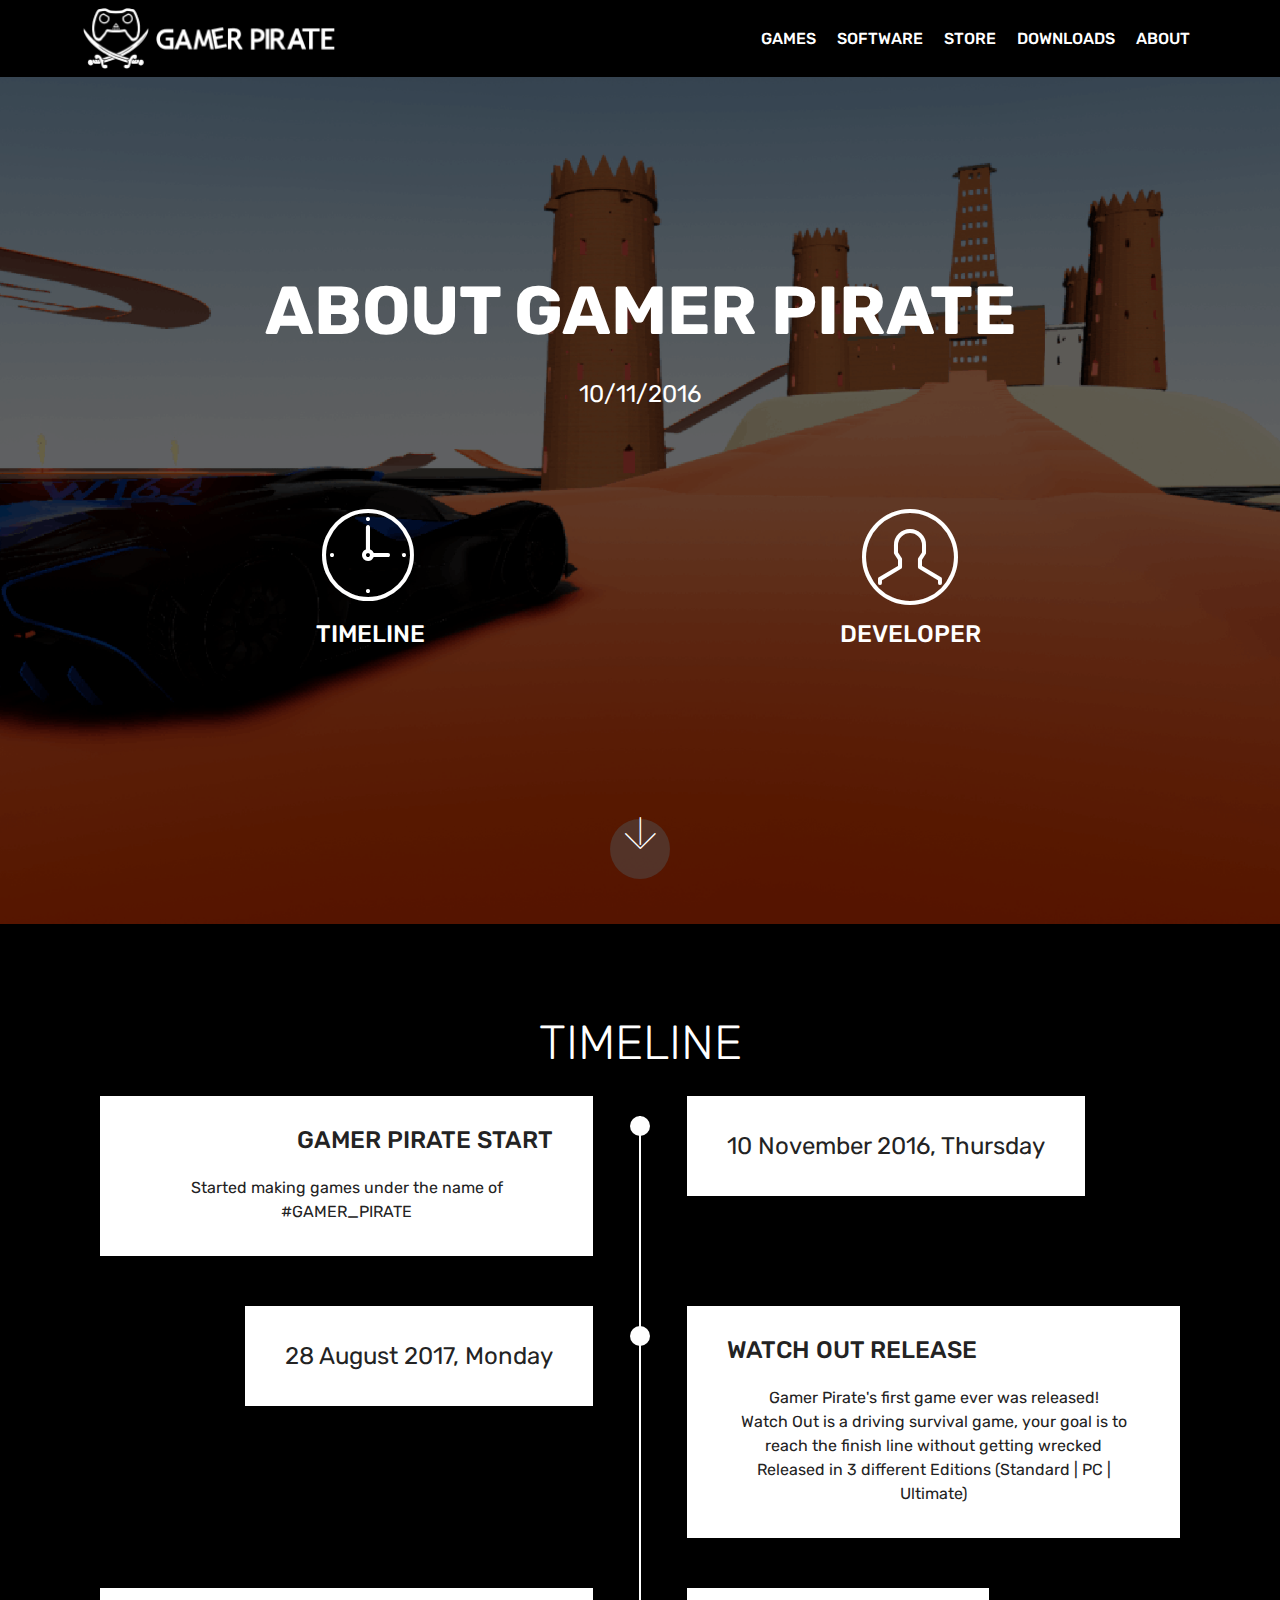
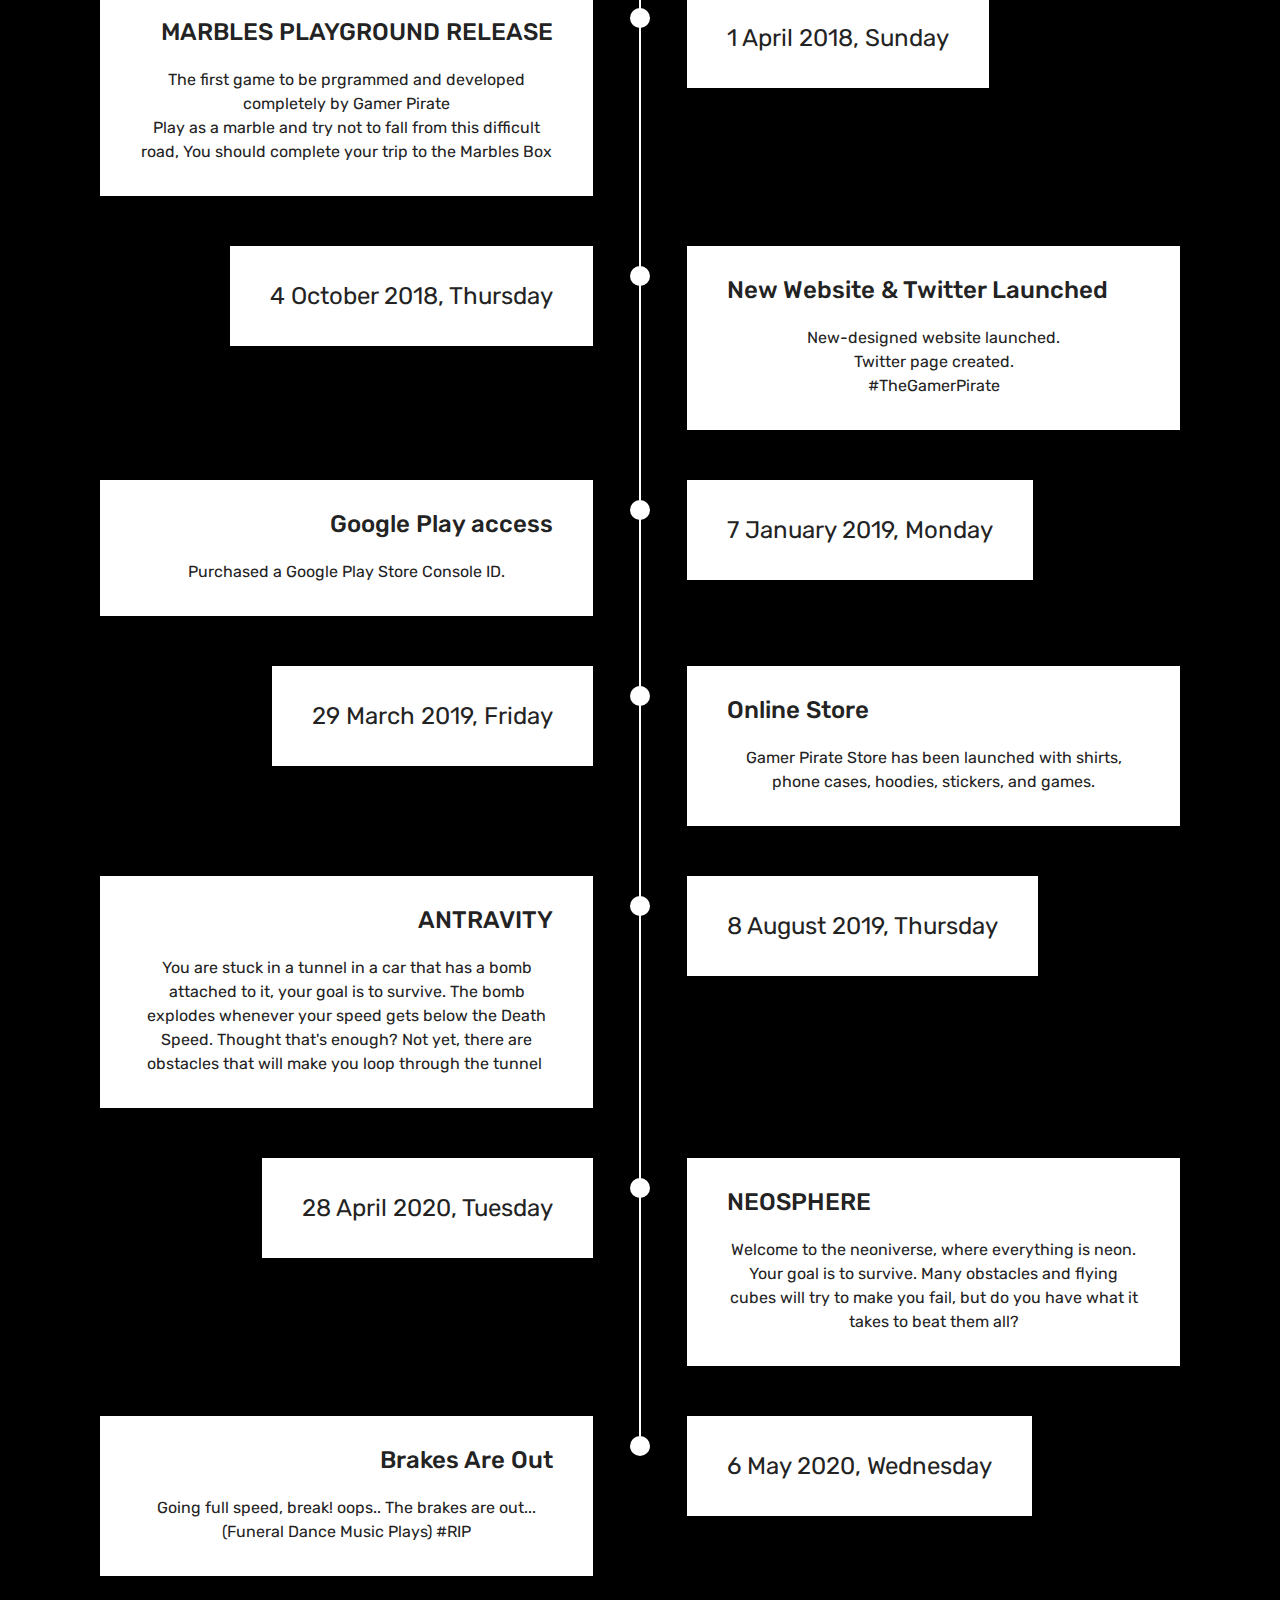
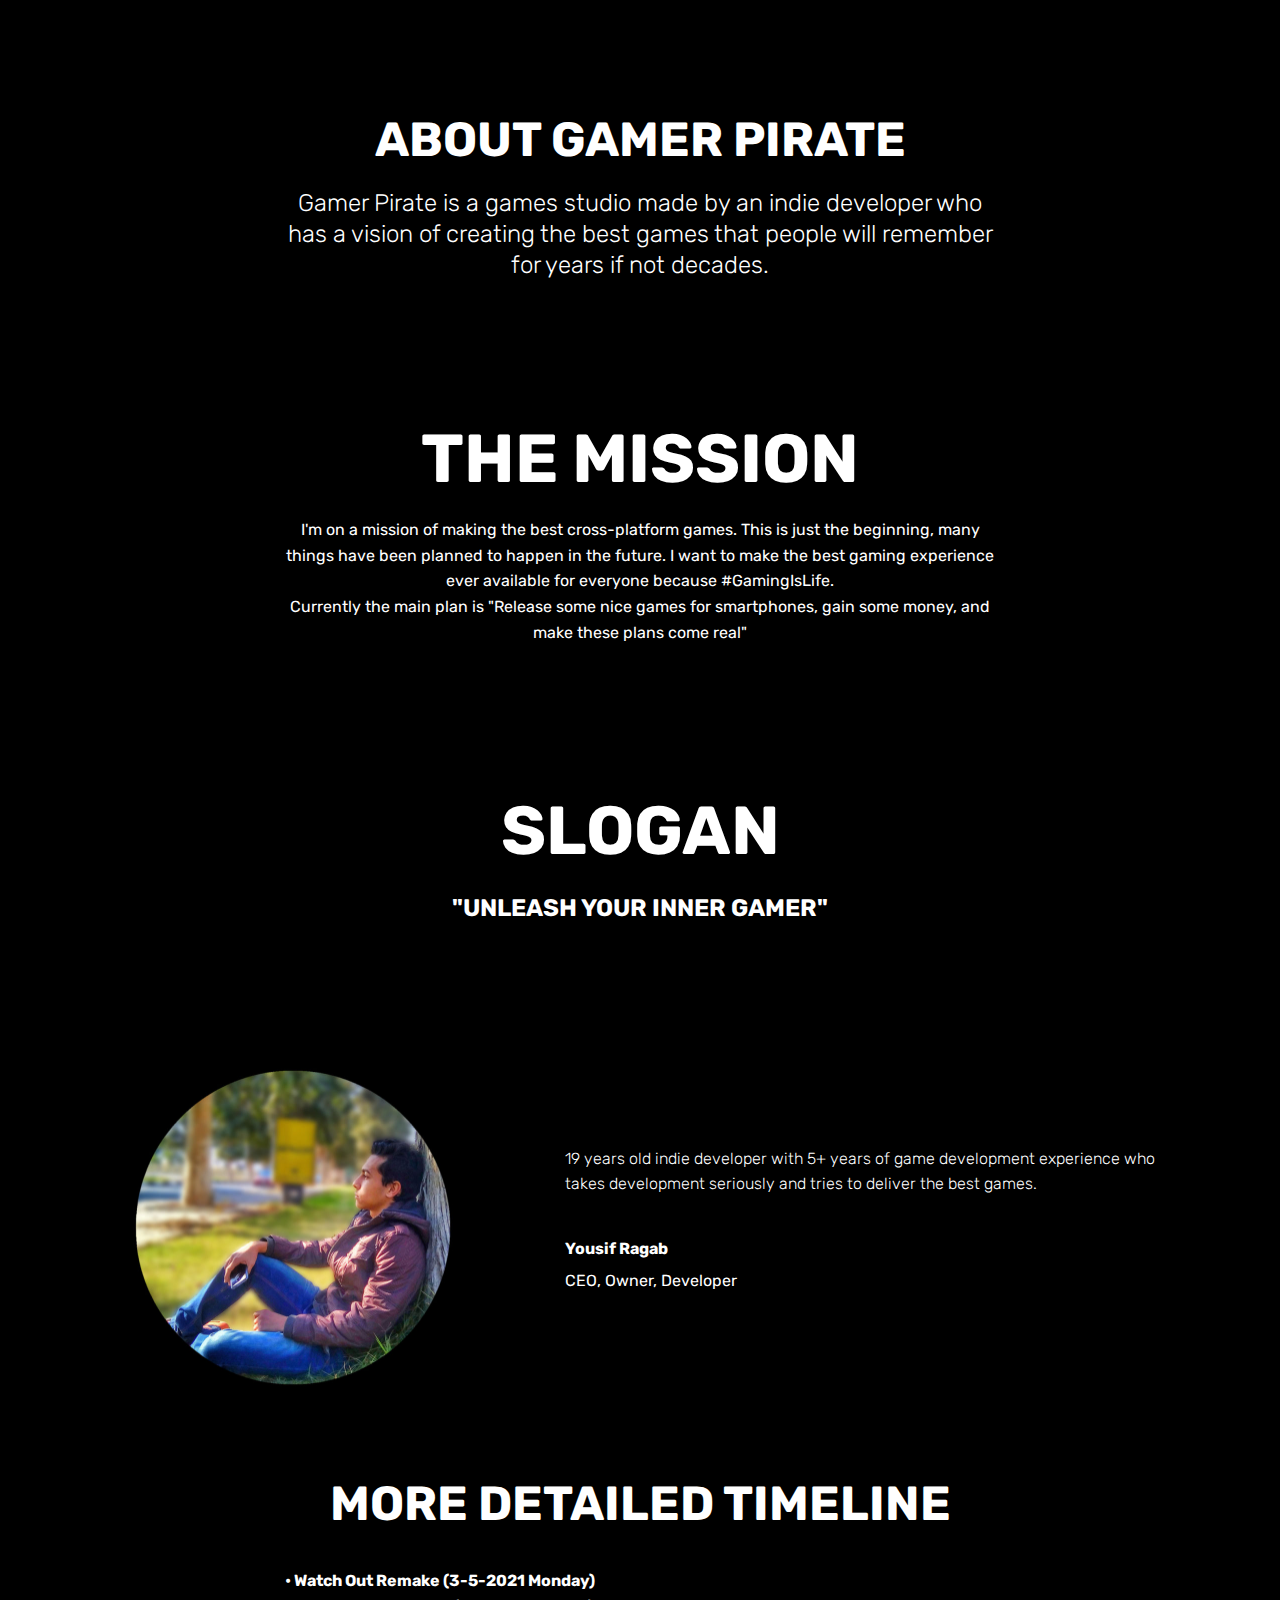
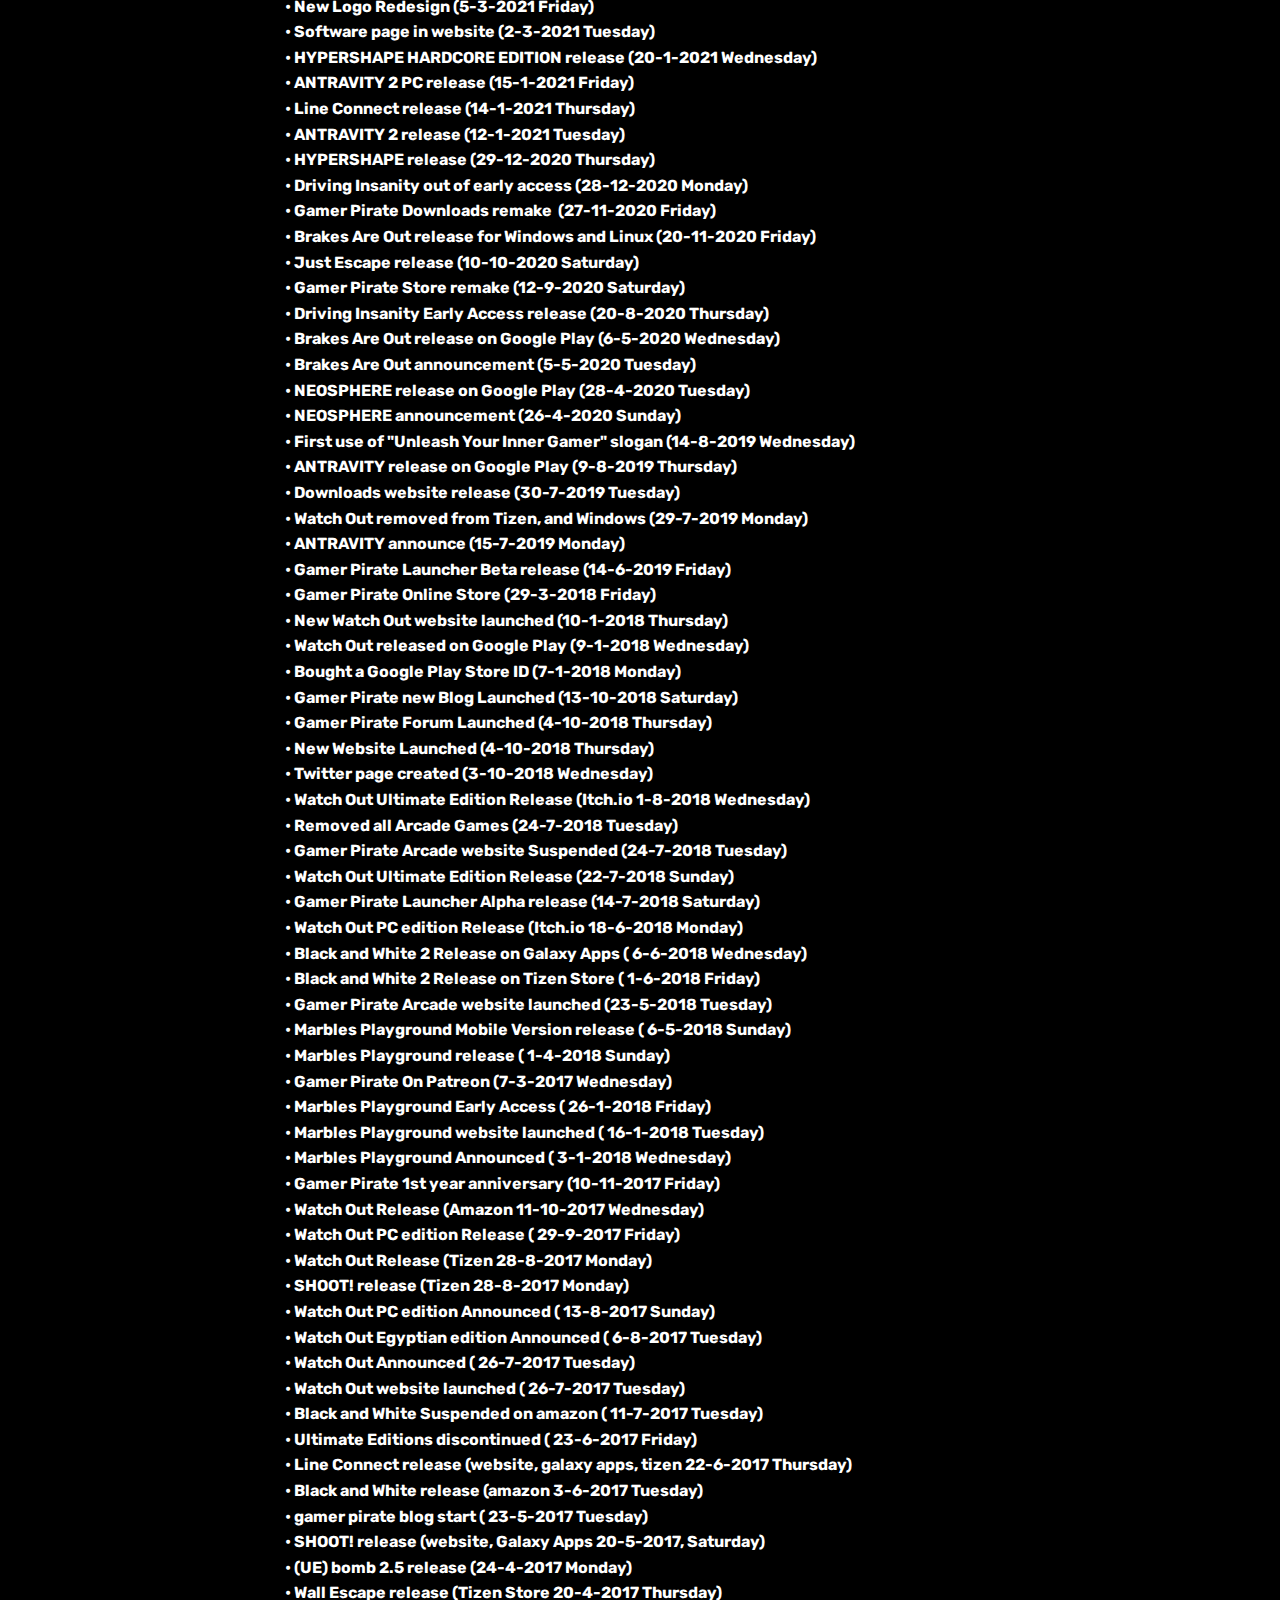
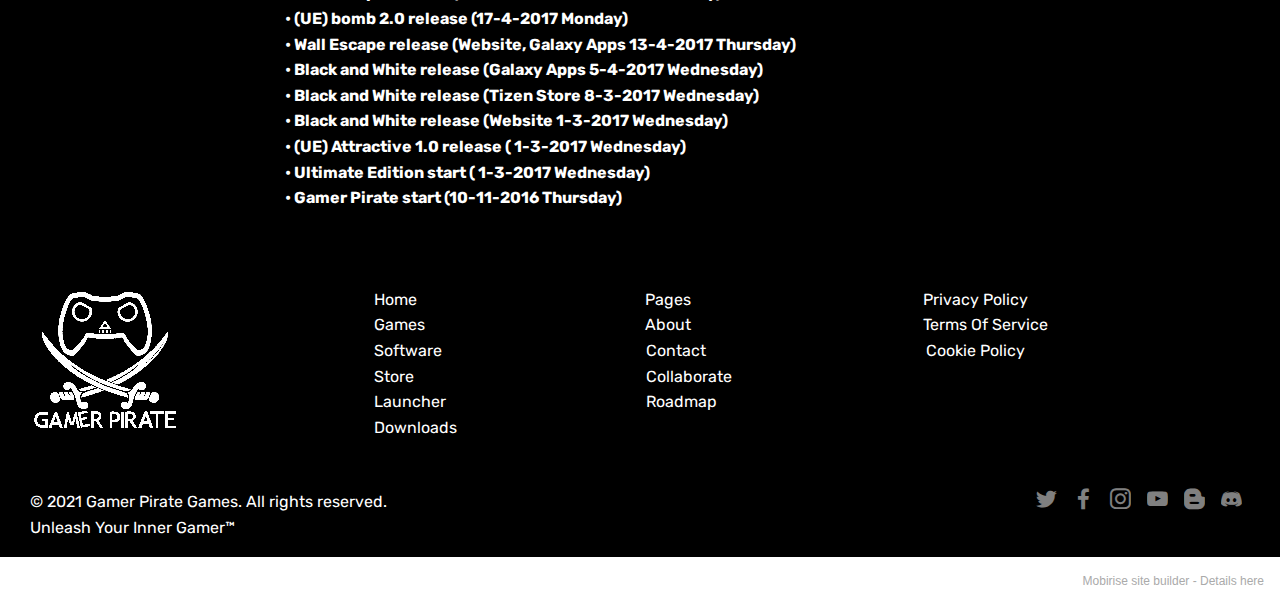
==== commit 2a812d31: "New Watch Out Cover" ====
--- a/about.html
+++ b/about.html
@@ -1,10 +1,10 @@
 <!DOCTYPE html>
 <html  >
 <head>
-  <!-- Site made with Mobirise Website Builder v5.2.0, https://mobirise.com -->
+  <!-- Site made with Mobirise Website Builder v5.3.0, https://mobirise.com -->
   <meta charset="UTF-8">
   <meta http-equiv="X-UA-Compatible" content="IE=edge">
-  <meta name="generator" content="Mobirise v5.2.0, mobirise.com">
+  <meta name="generator" content="Mobirise v5.3.0, mobirise.com">
   <meta name="viewport" content="width=device-width, initial-scale=1, minimum-scale=1">
   <link rel="shortcut icon" href="assets/images/gamer-pirate-without-text-jpg-white-128x128.png" type="image/x-icon">
   <meta name="description" content="">
@@ -17,8 +17,8 @@
   <link rel="stylesheet" href="assets/bootstrap/css/bootstrap-reboot.min.css">
   <link rel="stylesheet" href="assets/web/assets/gdpr-plugin/gdpr-styles.css">
   <link rel="stylesheet" href="assets/tether/tether.min.css">
+  <link rel="stylesheet" href="assets/animatecss/animate.min.css">
   <link rel="stylesheet" href="assets/dropdown/css/style.css">
-  <link rel="stylesheet" href="assets/animatecss/animate.min.css">
   <link rel="stylesheet" href="assets/socicon/css/styles.css">
   <link rel="stylesheet" href="assets/theme/css/style.css">
   <link rel="preload" as="style" href="assets/mobirise/css/mbr-additional.css"><link rel="stylesheet" href="assets/mobirise/css/mbr-additional.css" type="text/css">
@@ -401,7 +401,7 @@
     <div class="container">
         <div class="media-container-row">
             <div class="mbr-text col-12 mbr-fonts-style display-7 col-md-8"><p><strong>
-</strong></p><p><strong>• New Logo Redesign (5-3-2021 Friday)<br>• Software page in website (2-3-2021 Tuesday)<br>• HYPERSHAPE HARDCORE EDITION release (20-1-2021 Wednesday)<br>• ANTRAVITY 2 PC release (15-1-2021 Friday)<br>• Line Connect release (14-1-2021 Thursday)<br>• ANTRAVITY 2 release (12-1-2021 Tuesday)<br>• HYPERSHAPE release (29-12-2020 Thursday)<br>• Driving Insanity out of early access (28-12-2020 Monday)<br>• Gamer Pirate Downloads remake&nbsp; (27-11-2020 Friday)<br>• Brakes Are Out release for Windows and Linux (20-11-2020 Friday)<br>• Just Escape release (10-10-2020 Saturday)<br>• Gamer Pirate Store remake (12-9-2020 Saturday)<br>• Driving Insanity Early Access release (20-8-2020 Thursday)<br>• Brakes Are Out release on Google Play (6-5-2020 Wednesday)<br>• Brakes Are Out announcement (5-5-2020 Tuesday)<br>• NEOSPHERE release on Google Play (28-4-2020 Tuesday)<br>• NEOSPHERE announcement (26-4-2020 Sunday)<br>• First use of "Unleash Your Inner Gamer" slogan (14-8-2019 Wednesday)<br>• ANTRAVITY release on Google Play (9-8-2019 Thursday)<br>• Downloads website release (30-7-2019 Tuesday)<br>• Watch Out removed from Tizen, and Windows (29-7-2019 Monday)<br>• ANTRAVITY announce (15-7-2019 Monday)&nbsp;<br></strong><strong>• Gamer Pirate Launcher Beta release (14-6-2019 Friday)&nbsp;<br></strong><strong>• Gamer Pirate Online Store (29-3-2018 Friday)​ &nbsp;&nbsp;<br></strong><strong>• New Watch Out website launched (10-1-2018 Thursday)​ &nbsp;<br></strong><strong>• Watch Out released on Google Play (9-1-2018 Wednesday)​ &nbsp;<br></strong><strong>• Bought a Google Play Store ID (7-1-2018 Monday)​ &nbsp;&nbsp;<br></strong><strong>• Gamer Pirate new Blog Launched ​(13-10-2018 Saturday)​ &nbsp;&nbsp;<br></strong><strong>• Gamer Pirate Forum Launched ​(4-10-2018 Thursday)​ &nbsp;<br></strong><strong>• New Website Launched ​(4-10-2018 Thursday)​&nbsp;<br></strong><strong>• Twitter page created (3-10-2018 Wednesday)&nbsp;<br></strong><strong>• Watch Out Ultimate Edition Release (Itch.io 1-8-2018 Wednesday)​&nbsp;<br></strong><strong>• Removed all Arcade Games (24-7-2018 Tuesday)&nbsp;<br></strong><strong>• Gamer Pirate Arcade website Suspended (24-7-2018 Tuesday)&nbsp;<br></strong><strong>• Watch Out Ultimate Edition Release (22-7-2018 Sunday)​&nbsp;<br></strong><strong>• Gamer Pirate Launcher Alpha release (14-7-2018 Saturday)&nbsp;<br></strong><strong>• Watch Out PC edition Release (Itch.io 18-6-2018 Monday)​&nbsp;<br></strong><strong>• Black and White 2 Release on Galaxy Apps ( 6-6-2018 Wednesday)&nbsp;<br></strong><strong>​• Black and White 2 Release on Tizen Store ( 1-6-2018 Friday)&nbsp;<br></strong><strong>• Gamer Pirate Arcade website launched (23-5-2018 Tuesday)&nbsp;<br></strong><strong>• Marbles Playground Mobile Version release ( 6-5-2018 Sunday)&nbsp;<br></strong><strong>• Marbles Playground release ( 1-4-2018 Sunday)&nbsp;<br></strong><strong>• Gamer Pirate On Patreon (7-3-2017 Wednesday)&nbsp;<br></strong><strong>• Marbles Playground Early Access ( 26-1-2018 Friday)&nbsp;<br></strong><strong>• Marbles Playground website launched ( 16-1-2018 Tuesday)&nbsp;<br></strong><strong>• Marbles Playground Announced ( 3-1-2018 Wednesday)&nbsp;<br></strong><strong>• Gamer Pirate 1st year anniversary (10-11-2017 Friday)&nbsp;<br></strong><strong>• Watch Out Release (Amazon 11-10-2017 Wednesday)&nbsp;<br></strong><strong>• Watch Out PC edition Release ( 29-9-2017 Friday)&nbsp;<br></strong><strong>• Watch Out Release (Tizen 28-8-2017 Monday)&nbsp;<br></strong><strong>• SHOOT! release (Tizen 28-8-2017 Monday)&nbsp;<br></strong><strong>• Watch Out PC edition Announced ( 13-8-2017 Sunday)&nbsp;<br></strong><strong>• Watch Out Egyptian edition Announced ( 6-8-2017 Tuesday)&nbsp;<br></strong><strong>• Watch Out Announced ( 26-7-2017 Tuesday)&nbsp;<br></strong><strong>• Watch Out website launched ( 26-7-2017 Tuesday)&nbsp;<br></strong><strong>​• Black and White Suspended on amazon ( 11-7-2017 Tuesday)&nbsp;<br></strong><strong>• Ultimate Editions discontinued ( 23-6-2017 Friday)&nbsp;<br></strong><strong>• Line Connect release (website, galaxy apps, tizen 22-6-2017 Thursday)&nbsp;<br></strong><strong>• Black and White release (amazon 3-6-2017 Tuesday)&nbsp;<br></strong><strong>​• gamer pirate blog start ( 23-5-2017 Tuesday)&nbsp;<br></strong><strong>• SHOOT! release (website, Galaxy Apps 20-5-2017, Saturday)&nbsp;<br></strong><strong>• (UE) bomb 2.5 release (24-4-2017 Monday)&nbsp;<br></strong><strong>​• Wall Escape release (Tizen Store 20-4-2017 Thursday)&nbsp;<br></strong><strong>• (UE) bomb 2.0 release (17-4-2017 Monday)&nbsp;<br></strong><strong>• Wall Escape release (Website, Galaxy Apps 13-4-2017 Thursday)<br></strong><strong>• Black and White release (Galaxy Apps 5-4-2017 Wednesday)&nbsp;<br></strong><strong>• Black and White release (Tizen Store 8-3-2017 Wednesday)&nbsp;<br></strong><strong>• Black and White release (Website 1-3-2017 Wednesday)&nbsp;<br></strong><strong>• (UE) Attractive 1.0 release ( 1-3-2017 Wednesday)&nbsp;<br></strong><strong>• Ultimate Edition start ( 1-3-2017 Wednesday)&nbsp;<br></strong><strong>• Gamer Pirate start (10-11-2016 Thursday)</strong></p></div>
+</strong></p><p><strong>• Watch Out Remake (3-5-2021 Monday)<br>• New Logo Redesign (5-3-2021 Friday)<br>• Software page in website (2-3-2021 Tuesday)<br>• HYPERSHAPE HARDCORE EDITION release (20-1-2021 Wednesday)<br>• ANTRAVITY 2 PC release (15-1-2021 Friday)<br>• Line Connect release (14-1-2021 Thursday)<br>• ANTRAVITY 2 release (12-1-2021 Tuesday)<br>• HYPERSHAPE release (29-12-2020 Thursday)<br>• Driving Insanity out of early access (28-12-2020 Monday)<br>• Gamer Pirate Downloads remake&nbsp; (27-11-2020 Friday)<br>• Brakes Are Out release for Windows and Linux (20-11-2020 Friday)<br>• Just Escape release (10-10-2020 Saturday)<br>• Gamer Pirate Store remake (12-9-2020 Saturday)<br>• Driving Insanity Early Access release (20-8-2020 Thursday)<br>• Brakes Are Out release on Google Play (6-5-2020 Wednesday)<br>• Brakes Are Out announcement (5-5-2020 Tuesday)<br>• NEOSPHERE release on Google Play (28-4-2020 Tuesday)<br>• NEOSPHERE announcement (26-4-2020 Sunday)<br>• First use of "Unleash Your Inner Gamer" slogan (14-8-2019 Wednesday)<br>• ANTRAVITY release on Google Play (9-8-2019 Thursday)<br>• Downloads website release (30-7-2019 Tuesday)<br>• Watch Out removed from Tizen, and Windows (29-7-2019 Monday)<br>• ANTRAVITY announce (15-7-2019 Monday)&nbsp;<br></strong><strong>• Gamer Pirate Launcher Beta release (14-6-2019 Friday)&nbsp;<br></strong><strong>• Gamer Pirate Online Store (29-3-2018 Friday)​ &nbsp;&nbsp;<br></strong><strong>• New Watch Out website launched (10-1-2018 Thursday)​ &nbsp;<br></strong><strong>• Watch Out released on Google Play (9-1-2018 Wednesday)​ &nbsp;<br></strong><strong>• Bought a Google Play Store ID (7-1-2018 Monday)​ &nbsp;&nbsp;<br></strong><strong>• Gamer Pirate new Blog Launched ​(13-10-2018 Saturday)​ &nbsp;&nbsp;<br></strong><strong>• Gamer Pirate Forum Launched ​(4-10-2018 Thursday)​ &nbsp;<br></strong><strong>• New Website Launched ​(4-10-2018 Thursday)​&nbsp;<br></strong><strong>• Twitter page created (3-10-2018 Wednesday)&nbsp;<br></strong><strong>• Watch Out Ultimate Edition Release (Itch.io 1-8-2018 Wednesday)​&nbsp;<br></strong><strong>• Removed all Arcade Games (24-7-2018 Tuesday)&nbsp;<br></strong><strong>• Gamer Pirate Arcade website Suspended (24-7-2018 Tuesday)&nbsp;<br></strong><strong>• Watch Out Ultimate Edition Release (22-7-2018 Sunday)​&nbsp;<br></strong><strong>• Gamer Pirate Launcher Alpha release (14-7-2018 Saturday)&nbsp;<br></strong><strong>• Watch Out PC edition Release (Itch.io 18-6-2018 Monday)​&nbsp;<br></strong><strong>• Black and White 2 Release on Galaxy Apps ( 6-6-2018 Wednesday)&nbsp;<br></strong><strong>​• Black and White 2 Release on Tizen Store ( 1-6-2018 Friday)&nbsp;<br></strong><strong>• Gamer Pirate Arcade website launched (23-5-2018 Tuesday)&nbsp;<br></strong><strong>• Marbles Playground Mobile Version release ( 6-5-2018 Sunday)&nbsp;<br></strong><strong>• Marbles Playground release ( 1-4-2018 Sunday)&nbsp;<br></strong><strong>• Gamer Pirate On Patreon (7-3-2017 Wednesday)&nbsp;<br></strong><strong>• Marbles Playground Early Access ( 26-1-2018 Friday)&nbsp;<br></strong><strong>• Marbles Playground website launched ( 16-1-2018 Tuesday)&nbsp;<br></strong><strong>• Marbles Playground Announced ( 3-1-2018 Wednesday)&nbsp;<br></strong><strong>• Gamer Pirate 1st year anniversary (10-11-2017 Friday)&nbsp;<br></strong><strong>• Watch Out Release (Amazon 11-10-2017 Wednesday)&nbsp;<br></strong><strong>• Watch Out PC edition Release ( 29-9-2017 Friday)&nbsp;<br></strong><strong>• Watch Out Release (Tizen 28-8-2017 Monday)&nbsp;<br></strong><strong>• SHOOT! release (Tizen 28-8-2017 Monday)&nbsp;<br></strong><strong>• Watch Out PC edition Announced ( 13-8-2017 Sunday)&nbsp;<br></strong><strong>• Watch Out Egyptian edition Announced ( 6-8-2017 Tuesday)&nbsp;<br></strong><strong>• Watch Out Announced ( 26-7-2017 Tuesday)&nbsp;<br></strong><strong>• Watch Out website launched ( 26-7-2017 Tuesday)&nbsp;<br></strong><strong>​• Black and White Suspended on amazon ( 11-7-2017 Tuesday)&nbsp;<br></strong><strong>• Ultimate Editions discontinued ( 23-6-2017 Friday)&nbsp;<br></strong><strong>• Line Connect release (website, galaxy apps, tizen 22-6-2017 Thursday)&nbsp;<br></strong><strong>• Black and White release (amazon 3-6-2017 Tuesday)&nbsp;<br></strong><strong>​• gamer pirate blog start ( 23-5-2017 Tuesday)&nbsp;<br></strong><strong>• SHOOT! release (website, Galaxy Apps 20-5-2017, Saturday)&nbsp;<br></strong><strong>• (UE) bomb 2.5 release (24-4-2017 Monday)&nbsp;<br></strong><strong>​• Wall Escape release (Tizen Store 20-4-2017 Thursday)&nbsp;<br></strong><strong>• (UE) bomb 2.0 release (17-4-2017 Monday)&nbsp;<br></strong><strong>• Wall Escape release (Website, Galaxy Apps 13-4-2017 Thursday)<br></strong><strong>• Black and White release (Galaxy Apps 5-4-2017 Wednesday)&nbsp;<br></strong><strong>• Black and White release (Tizen Store 8-3-2017 Wednesday)&nbsp;<br></strong><strong>• Black and White release (Website 1-3-2017 Wednesday)&nbsp;<br></strong><strong>• (UE) Attractive 1.0 release ( 1-3-2017 Wednesday)&nbsp;<br></strong><strong>• Ultimate Edition start ( 1-3-2017 Wednesday)&nbsp;<br></strong><strong>• Gamer Pirate start (10-11-2016 Thursday)</strong></p></div>
         </div>
     </div>
 </section>
@@ -478,7 +478,7 @@
         </div>
 
     </div>
-</section><section style="background-color: #fff; font-family: -apple-system, BlinkMacSystemFont, 'Segoe UI', 'Roboto', 'Helvetica Neue', Arial, sans-serif; color:#aaa; font-size:12px; padding: 0; align-items: center; display: flex;"><a href="https://mobirise.site/u" style="flex: 1 1; height: 3rem; padding-left: 1rem;"></a><p style="flex: 0 0 auto; margin:0; padding-right:1rem;"><a href="https://mobirise.site" style="color:#aaa;">https://mobirise.com</a> easy website maker</p></section><script src="assets/web/assets/jquery/jquery.min.js"></script>  <script src="assets/popper/popper.min.js"></script>  <script src="assets/bootstrap/js/bootstrap.min.js"></script>  <script src="assets/web/assets/cookies-alert-plugin/cookies-alert-core.js"></script>  <script src="assets/web/assets/cookies-alert-plugin/cookies-alert-script.js"></script>  <script src="assets/tether/tether.min.js"></script>  <script src="assets/smoothscroll/smooth-scroll.js"></script>  <script src="assets/dropdown/js/nav-dropdown.js"></script>  <script src="assets/dropdown/js/navbar-dropdown.js"></script>  <script src="assets/touchswipe/jquery.touch-swipe.min.js"></script>  <script src="assets/viewportchecker/jquery.viewportchecker.js"></script>  <script src="assets/vimeoplayer/jquery.mb.vimeo_player.js"></script>  <script src="assets/theme/js/script.js"></script>  
+</section><section style="background-color: #fff; font-family: -apple-system, BlinkMacSystemFont, 'Segoe UI', 'Roboto', 'Helvetica Neue', Arial, sans-serif; color:#aaa; font-size:12px; padding: 0; align-items: center; display: flex;"><a href="https://mobirise.site/e" style="flex: 1 1; height: 3rem; padding-left: 1rem;"></a><p style="flex: 0 0 auto; margin:0; padding-right:1rem;">Mobirise site builder - <a href="https://mobirise.site/n" style="color:#aaa;">Details here</a></p></section><script src="assets/web/assets/jquery/jquery.min.js"></script>  <script src="assets/popper/popper.min.js"></script>  <script src="assets/bootstrap/js/bootstrap.min.js"></script>  <script src="assets/web/assets/cookies-alert-plugin/cookies-alert-core.js"></script>  <script src="assets/web/assets/cookies-alert-plugin/cookies-alert-script.js"></script>  <script src="assets/tether/tether.min.js"></script>  <script src="assets/smoothscroll/smooth-scroll.js"></script>  <script src="assets/viewportchecker/jquery.viewportchecker.js"></script>  <script src="assets/dropdown/js/nav-dropdown.js"></script>  <script src="assets/dropdown/js/navbar-dropdown.js"></script>  <script src="assets/touchswipe/jquery.touch-swipe.min.js"></script>  <script src="assets/vimeoplayer/jquery.mb.vimeo_player.js"></script>  <script src="assets/theme/js/script.js"></script>  
   
   
 <input name="cookieData" type="hidden" data-cookie-customDialogSelector='null' data-cookie-colorText='#ffffff' data-cookie-colorBg='rgba(0, 0, 0, 0.99)' data-cookie-textButton='Agree' data-cookie-colorButton='' data-cookie-colorLink='#ffffff' data-cookie-underlineLink='true' data-cookie-text="We use cookies to give you the best experience. Read our <a href='cookiepolicy.html'>Cookie Policy</a>.">
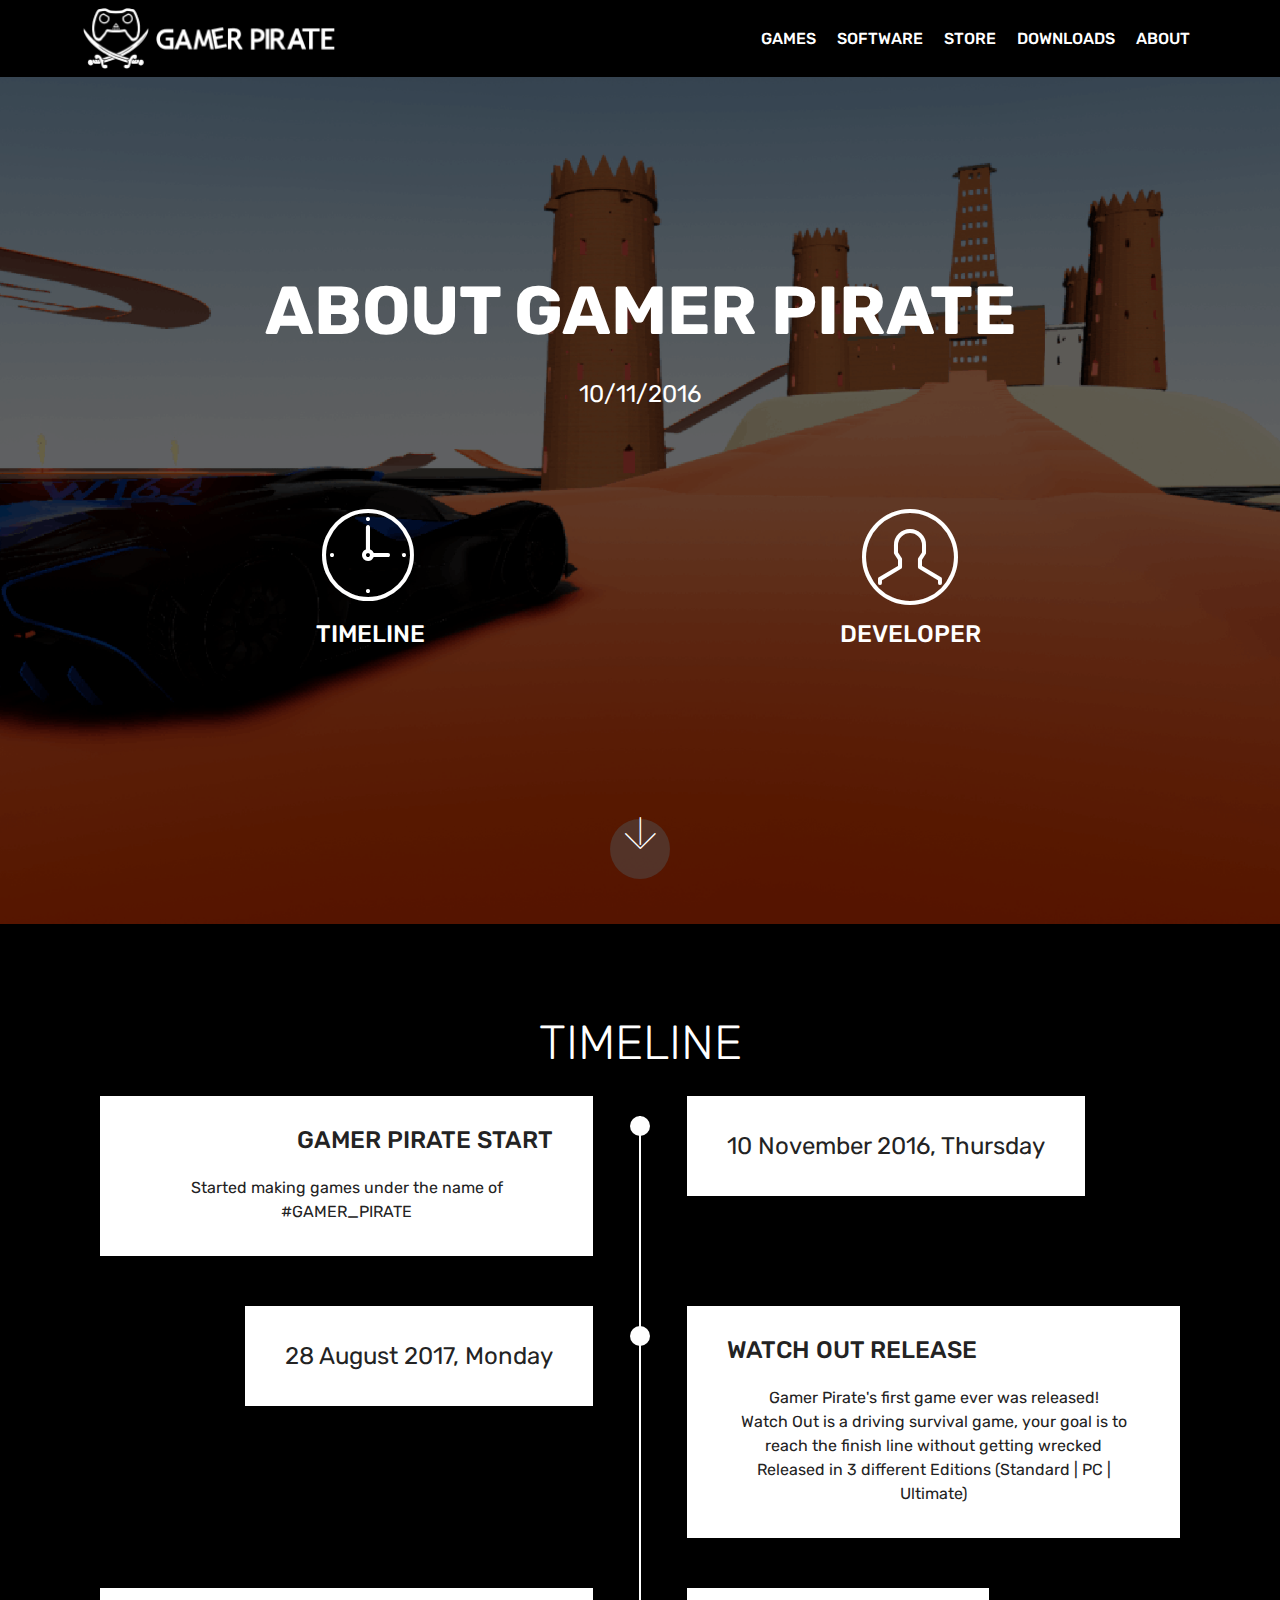
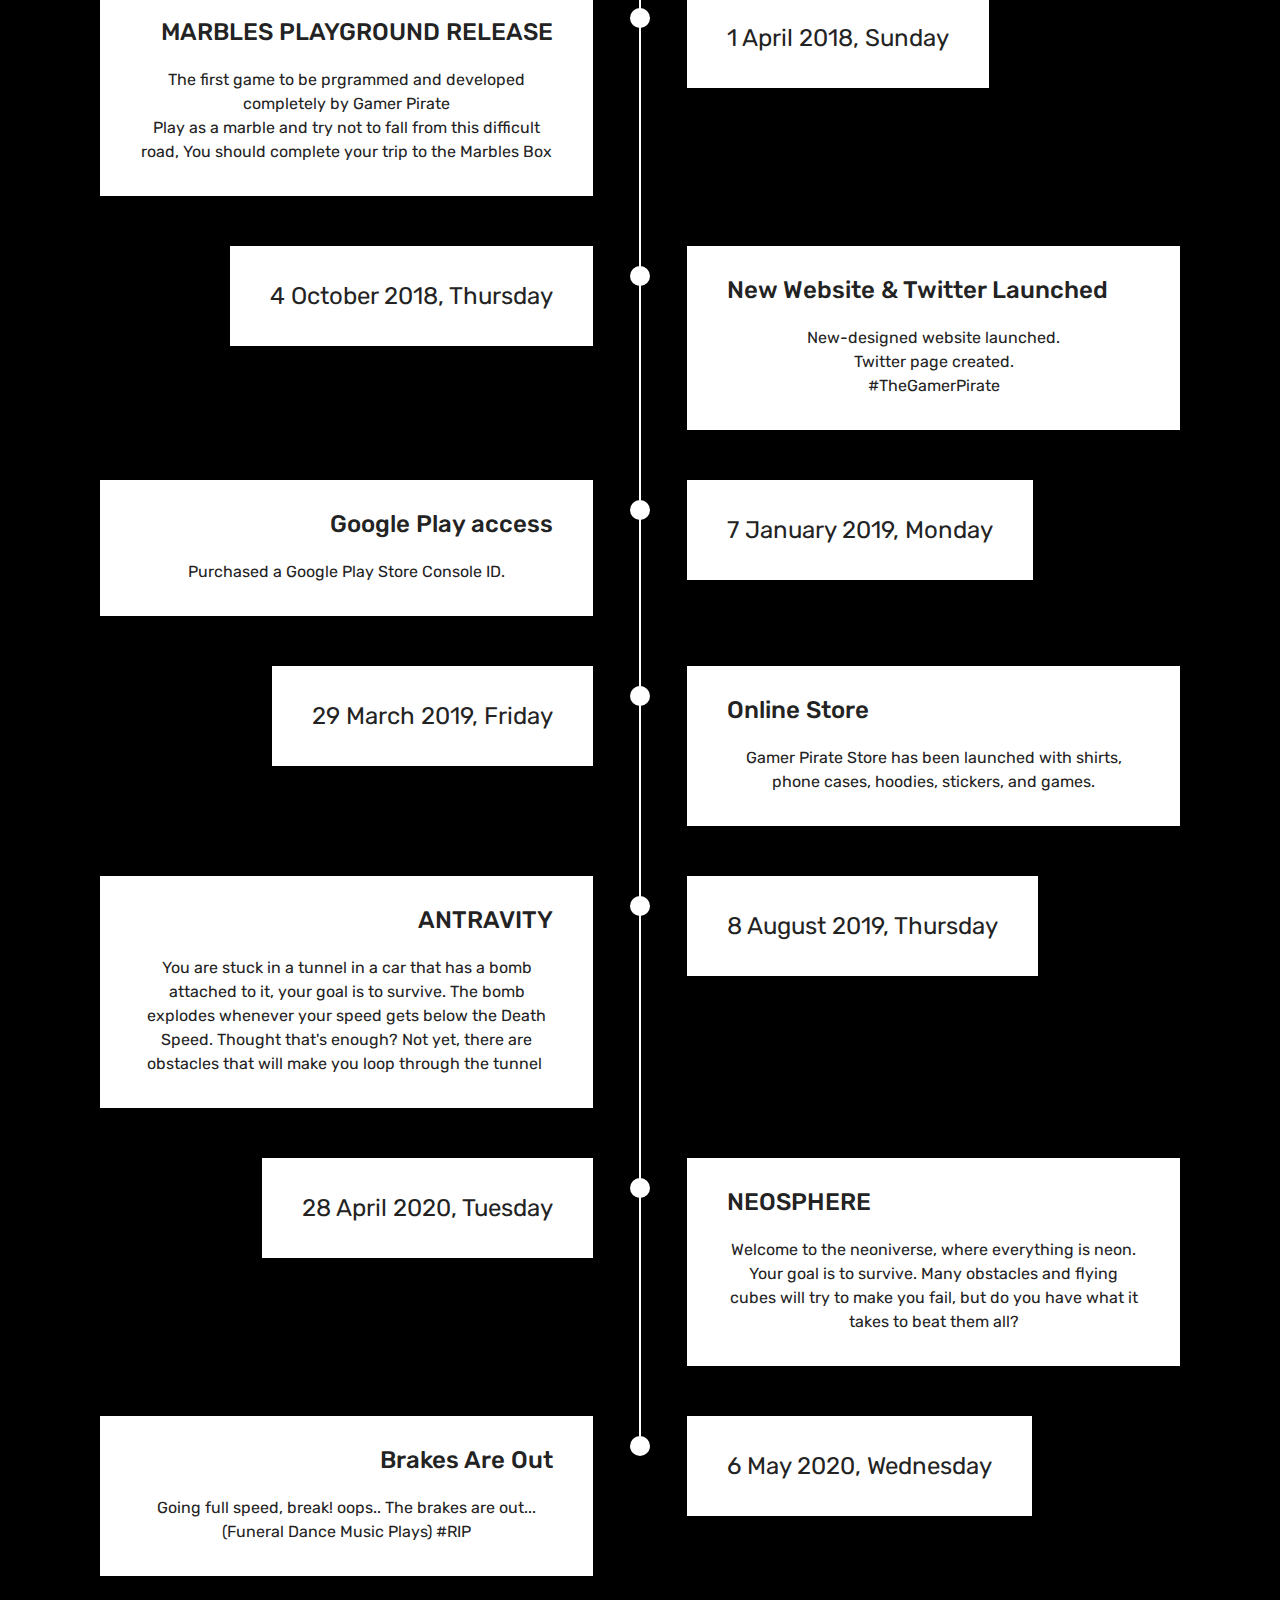
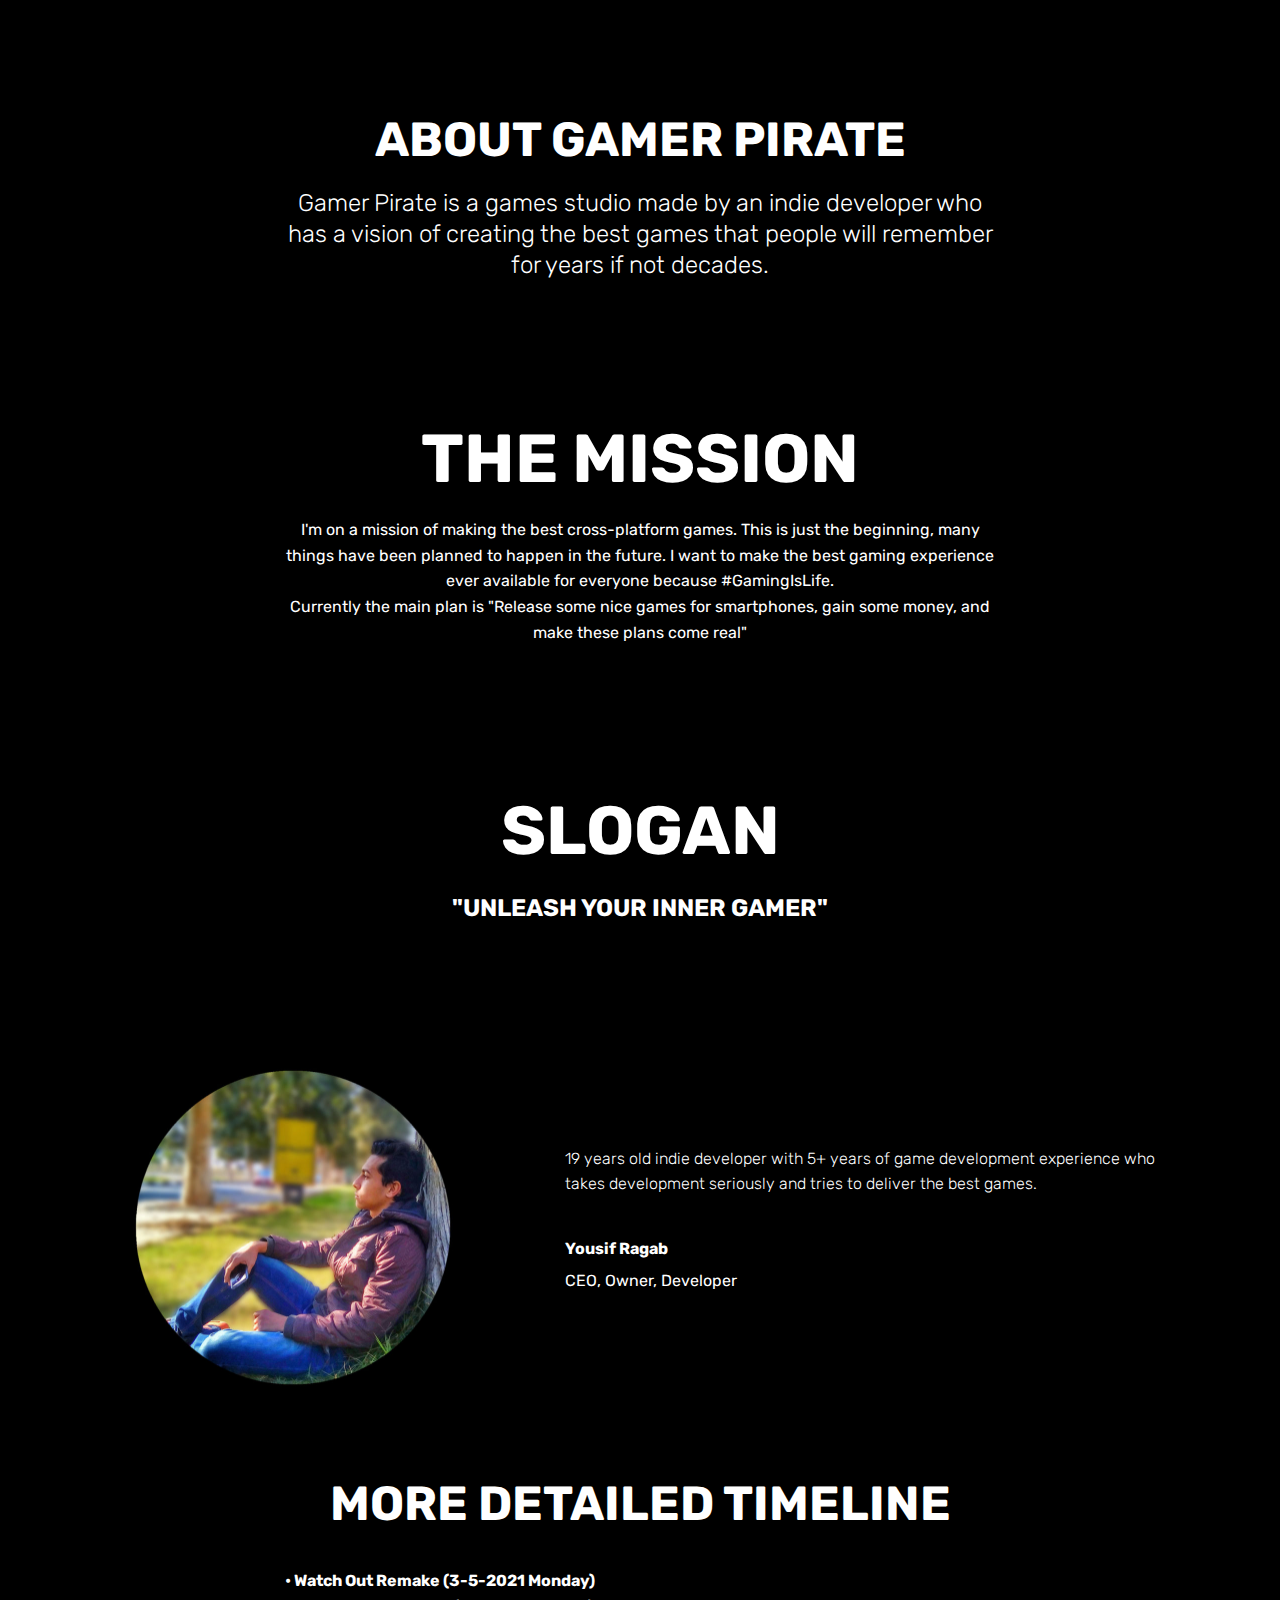
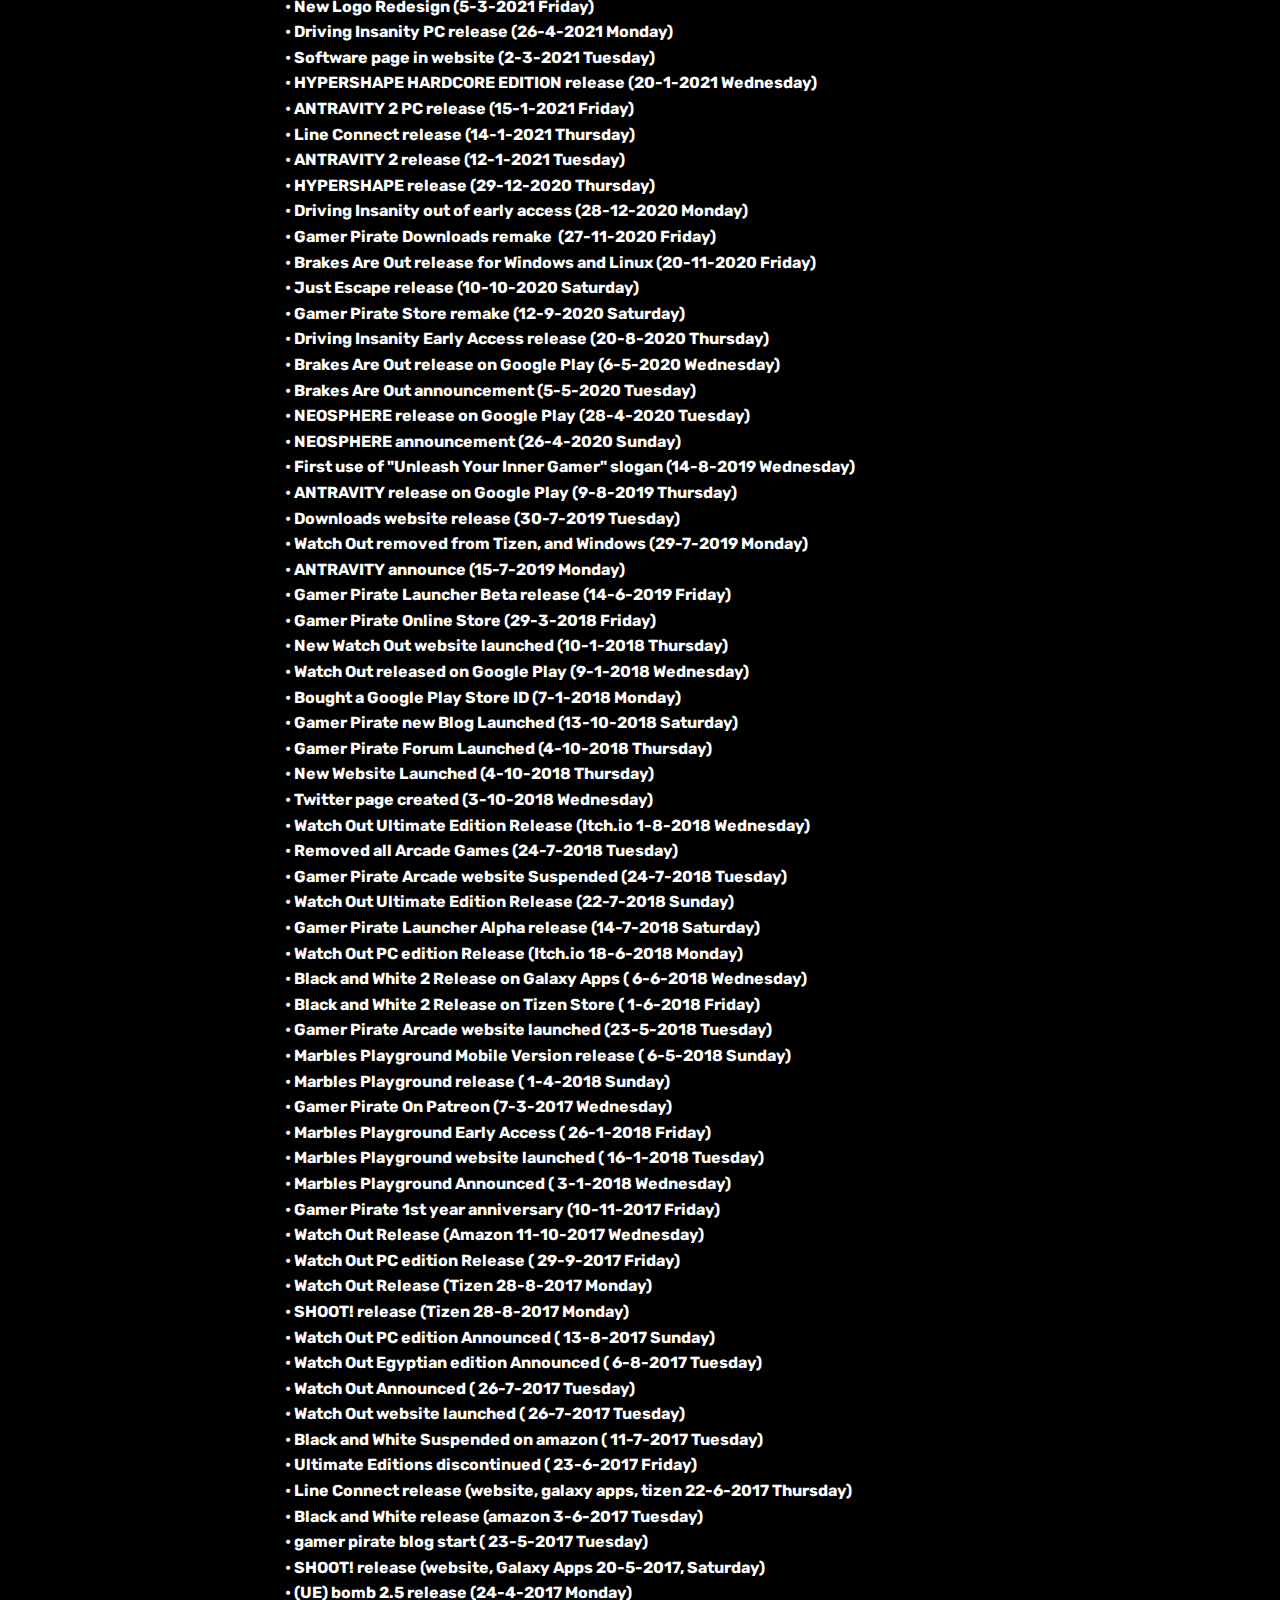
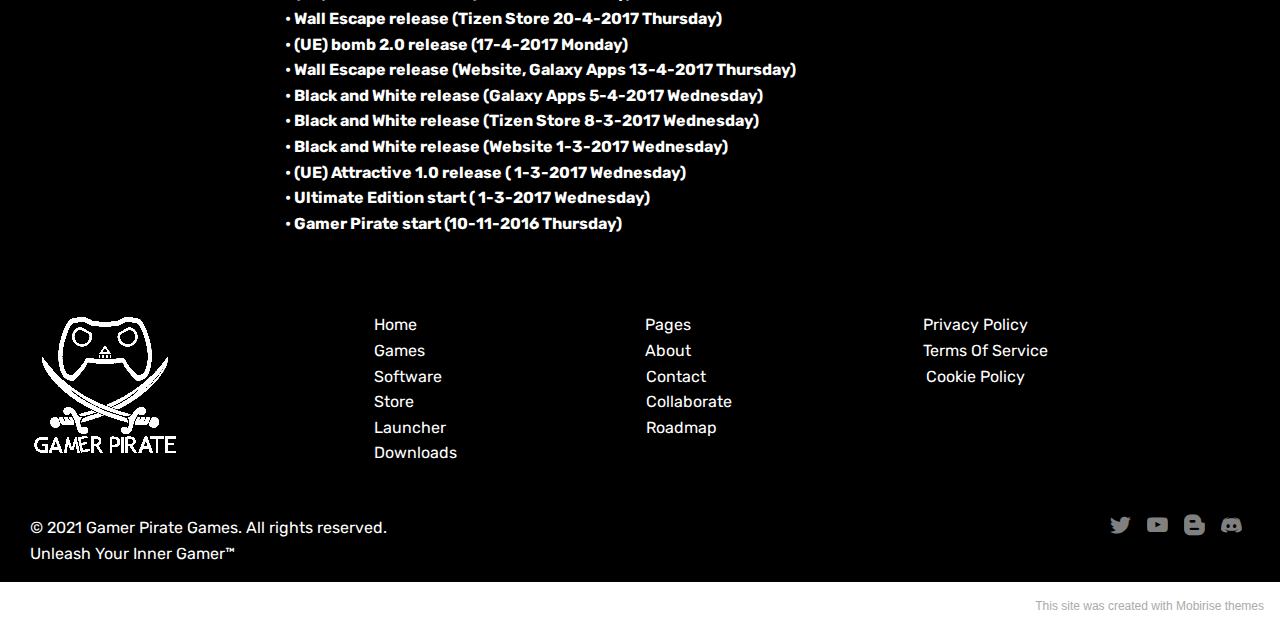
==== commit f077c605: "Delete Facebook" ====
--- a/about.html
+++ b/about.html
@@ -401,7 +401,7 @@
     <div class="container">
         <div class="media-container-row">
             <div class="mbr-text col-12 mbr-fonts-style display-7 col-md-8"><p><strong>
-</strong></p><p><strong>• Watch Out Remake (3-5-2021 Monday)<br>• New Logo Redesign (5-3-2021 Friday)<br>• Software page in website (2-3-2021 Tuesday)<br>• HYPERSHAPE HARDCORE EDITION release (20-1-2021 Wednesday)<br>• ANTRAVITY 2 PC release (15-1-2021 Friday)<br>• Line Connect release (14-1-2021 Thursday)<br>• ANTRAVITY 2 release (12-1-2021 Tuesday)<br>• HYPERSHAPE release (29-12-2020 Thursday)<br>• Driving Insanity out of early access (28-12-2020 Monday)<br>• Gamer Pirate Downloads remake&nbsp; (27-11-2020 Friday)<br>• Brakes Are Out release for Windows and Linux (20-11-2020 Friday)<br>• Just Escape release (10-10-2020 Saturday)<br>• Gamer Pirate Store remake (12-9-2020 Saturday)<br>• Driving Insanity Early Access release (20-8-2020 Thursday)<br>• Brakes Are Out release on Google Play (6-5-2020 Wednesday)<br>• Brakes Are Out announcement (5-5-2020 Tuesday)<br>• NEOSPHERE release on Google Play (28-4-2020 Tuesday)<br>• NEOSPHERE announcement (26-4-2020 Sunday)<br>• First use of "Unleash Your Inner Gamer" slogan (14-8-2019 Wednesday)<br>• ANTRAVITY release on Google Play (9-8-2019 Thursday)<br>• Downloads website release (30-7-2019 Tuesday)<br>• Watch Out removed from Tizen, and Windows (29-7-2019 Monday)<br>• ANTRAVITY announce (15-7-2019 Monday)&nbsp;<br></strong><strong>• Gamer Pirate Launcher Beta release (14-6-2019 Friday)&nbsp;<br></strong><strong>• Gamer Pirate Online Store (29-3-2018 Friday)​ &nbsp;&nbsp;<br></strong><strong>• New Watch Out website launched (10-1-2018 Thursday)​ &nbsp;<br></strong><strong>• Watch Out released on Google Play (9-1-2018 Wednesday)​ &nbsp;<br></strong><strong>• Bought a Google Play Store ID (7-1-2018 Monday)​ &nbsp;&nbsp;<br></strong><strong>• Gamer Pirate new Blog Launched ​(13-10-2018 Saturday)​ &nbsp;&nbsp;<br></strong><strong>• Gamer Pirate Forum Launched ​(4-10-2018 Thursday)​ &nbsp;<br></strong><strong>• New Website Launched ​(4-10-2018 Thursday)​&nbsp;<br></strong><strong>• Twitter page created (3-10-2018 Wednesday)&nbsp;<br></strong><strong>• Watch Out Ultimate Edition Release (Itch.io 1-8-2018 Wednesday)​&nbsp;<br></strong><strong>• Removed all Arcade Games (24-7-2018 Tuesday)&nbsp;<br></strong><strong>• Gamer Pirate Arcade website Suspended (24-7-2018 Tuesday)&nbsp;<br></strong><strong>• Watch Out Ultimate Edition Release (22-7-2018 Sunday)​&nbsp;<br></strong><strong>• Gamer Pirate Launcher Alpha release (14-7-2018 Saturday)&nbsp;<br></strong><strong>• Watch Out PC edition Release (Itch.io 18-6-2018 Monday)​&nbsp;<br></strong><strong>• Black and White 2 Release on Galaxy Apps ( 6-6-2018 Wednesday)&nbsp;<br></strong><strong>​• Black and White 2 Release on Tizen Store ( 1-6-2018 Friday)&nbsp;<br></strong><strong>• Gamer Pirate Arcade website launched (23-5-2018 Tuesday)&nbsp;<br></strong><strong>• Marbles Playground Mobile Version release ( 6-5-2018 Sunday)&nbsp;<br></strong><strong>• Marbles Playground release ( 1-4-2018 Sunday)&nbsp;<br></strong><strong>• Gamer Pirate On Patreon (7-3-2017 Wednesday)&nbsp;<br></strong><strong>• Marbles Playground Early Access ( 26-1-2018 Friday)&nbsp;<br></strong><strong>• Marbles Playground website launched ( 16-1-2018 Tuesday)&nbsp;<br></strong><strong>• Marbles Playground Announced ( 3-1-2018 Wednesday)&nbsp;<br></strong><strong>• Gamer Pirate 1st year anniversary (10-11-2017 Friday)&nbsp;<br></strong><strong>• Watch Out Release (Amazon 11-10-2017 Wednesday)&nbsp;<br></strong><strong>• Watch Out PC edition Release ( 29-9-2017 Friday)&nbsp;<br></strong><strong>• Watch Out Release (Tizen 28-8-2017 Monday)&nbsp;<br></strong><strong>• SHOOT! release (Tizen 28-8-2017 Monday)&nbsp;<br></strong><strong>• Watch Out PC edition Announced ( 13-8-2017 Sunday)&nbsp;<br></strong><strong>• Watch Out Egyptian edition Announced ( 6-8-2017 Tuesday)&nbsp;<br></strong><strong>• Watch Out Announced ( 26-7-2017 Tuesday)&nbsp;<br></strong><strong>• Watch Out website launched ( 26-7-2017 Tuesday)&nbsp;<br></strong><strong>​• Black and White Suspended on amazon ( 11-7-2017 Tuesday)&nbsp;<br></strong><strong>• Ultimate Editions discontinued ( 23-6-2017 Friday)&nbsp;<br></strong><strong>• Line Connect release (website, galaxy apps, tizen 22-6-2017 Thursday)&nbsp;<br></strong><strong>• Black and White release (amazon 3-6-2017 Tuesday)&nbsp;<br></strong><strong>​• gamer pirate blog start ( 23-5-2017 Tuesday)&nbsp;<br></strong><strong>• SHOOT! release (website, Galaxy Apps 20-5-2017, Saturday)&nbsp;<br></strong><strong>• (UE) bomb 2.5 release (24-4-2017 Monday)&nbsp;<br></strong><strong>​• Wall Escape release (Tizen Store 20-4-2017 Thursday)&nbsp;<br></strong><strong>• (UE) bomb 2.0 release (17-4-2017 Monday)&nbsp;<br></strong><strong>• Wall Escape release (Website, Galaxy Apps 13-4-2017 Thursday)<br></strong><strong>• Black and White release (Galaxy Apps 5-4-2017 Wednesday)&nbsp;<br></strong><strong>• Black and White release (Tizen Store 8-3-2017 Wednesday)&nbsp;<br></strong><strong>• Black and White release (Website 1-3-2017 Wednesday)&nbsp;<br></strong><strong>• (UE) Attractive 1.0 release ( 1-3-2017 Wednesday)&nbsp;<br></strong><strong>• Ultimate Edition start ( 1-3-2017 Wednesday)&nbsp;<br></strong><strong>• Gamer Pirate start (10-11-2016 Thursday)</strong></p></div>
+</strong></p><p><strong>• Watch Out Remake (3-5-2021 Monday)<br>• New Logo Redesign (5-3-2021 Friday)<br>• Driving Insanity PC release (26-4-2021 Monday)<br>• Software page in website (2-3-2021 Tuesday)<br>• HYPERSHAPE HARDCORE EDITION release (20-1-2021 Wednesday)<br>• ANTRAVITY 2 PC release (15-1-2021 Friday)<br>• Line Connect release (14-1-2021 Thursday)<br>• ANTRAVITY 2 release (12-1-2021 Tuesday)<br>• HYPERSHAPE release (29-12-2020 Thursday)<br>• Driving Insanity out of early access (28-12-2020 Monday)<br>• Gamer Pirate Downloads remake&nbsp; (27-11-2020 Friday)<br>• Brakes Are Out release for Windows and Linux (20-11-2020 Friday)<br>• Just Escape release (10-10-2020 Saturday)<br>• Gamer Pirate Store remake (12-9-2020 Saturday)<br>• Driving Insanity Early Access release (20-8-2020 Thursday)<br>• Brakes Are Out release on Google Play (6-5-2020 Wednesday)<br>• Brakes Are Out announcement (5-5-2020 Tuesday)<br>• NEOSPHERE release on Google Play (28-4-2020 Tuesday)<br>• NEOSPHERE announcement (26-4-2020 Sunday)<br>• First use of "Unleash Your Inner Gamer" slogan (14-8-2019 Wednesday)<br>• ANTRAVITY release on Google Play (9-8-2019 Thursday)<br>• Downloads website release (30-7-2019 Tuesday)<br>• Watch Out removed from Tizen, and Windows (29-7-2019 Monday)<br>• ANTRAVITY announce (15-7-2019 Monday)&nbsp;<br></strong><strong>• Gamer Pirate Launcher Beta release (14-6-2019 Friday)&nbsp;<br></strong><strong>• Gamer Pirate Online Store (29-3-2018 Friday)​ &nbsp;&nbsp;<br></strong><strong>• New Watch Out website launched (10-1-2018 Thursday)​ &nbsp;<br></strong><strong>• Watch Out released on Google Play (9-1-2018 Wednesday)​ &nbsp;<br></strong><strong>• Bought a Google Play Store ID (7-1-2018 Monday)​ &nbsp;&nbsp;<br></strong><strong>• Gamer Pirate new Blog Launched ​(13-10-2018 Saturday)​ &nbsp;&nbsp;<br></strong><strong>• Gamer Pirate Forum Launched ​(4-10-2018 Thursday)​ &nbsp;<br></strong><strong>• New Website Launched ​(4-10-2018 Thursday)​&nbsp;<br></strong><strong>• Twitter page created (3-10-2018 Wednesday)&nbsp;<br></strong><strong>• Watch Out Ultimate Edition Release (Itch.io 1-8-2018 Wednesday)​&nbsp;<br></strong><strong>• Removed all Arcade Games (24-7-2018 Tuesday)&nbsp;<br></strong><strong>• Gamer Pirate Arcade website Suspended (24-7-2018 Tuesday)&nbsp;<br></strong><strong>• Watch Out Ultimate Edition Release (22-7-2018 Sunday)​&nbsp;<br></strong><strong>• Gamer Pirate Launcher Alpha release (14-7-2018 Saturday)&nbsp;<br></strong><strong>• Watch Out PC edition Release (Itch.io 18-6-2018 Monday)​&nbsp;<br></strong><strong>• Black and White 2 Release on Galaxy Apps ( 6-6-2018 Wednesday)&nbsp;<br></strong><strong>​• Black and White 2 Release on Tizen Store ( 1-6-2018 Friday)&nbsp;<br></strong><strong>• Gamer Pirate Arcade website launched (23-5-2018 Tuesday)&nbsp;<br></strong><strong>• Marbles Playground Mobile Version release ( 6-5-2018 Sunday)&nbsp;<br></strong><strong>• Marbles Playground release ( 1-4-2018 Sunday)&nbsp;<br></strong><strong>• Gamer Pirate On Patreon (7-3-2017 Wednesday)&nbsp;<br></strong><strong>• Marbles Playground Early Access ( 26-1-2018 Friday)&nbsp;<br></strong><strong>• Marbles Playground website launched ( 16-1-2018 Tuesday)&nbsp;<br></strong><strong>• Marbles Playground Announced ( 3-1-2018 Wednesday)&nbsp;<br></strong><strong>• Gamer Pirate 1st year anniversary (10-11-2017 Friday)&nbsp;<br></strong><strong>• Watch Out Release (Amazon 11-10-2017 Wednesday)&nbsp;<br></strong><strong>• Watch Out PC edition Release ( 29-9-2017 Friday)&nbsp;<br></strong><strong>• Watch Out Release (Tizen 28-8-2017 Monday)&nbsp;<br></strong><strong>• SHOOT! release (Tizen 28-8-2017 Monday)&nbsp;<br></strong><strong>• Watch Out PC edition Announced ( 13-8-2017 Sunday)&nbsp;<br></strong><strong>• Watch Out Egyptian edition Announced ( 6-8-2017 Tuesday)&nbsp;<br></strong><strong>• Watch Out Announced ( 26-7-2017 Tuesday)&nbsp;<br></strong><strong>• Watch Out website launched ( 26-7-2017 Tuesday)&nbsp;<br></strong><strong>​• Black and White Suspended on amazon ( 11-7-2017 Tuesday)&nbsp;<br></strong><strong>• Ultimate Editions discontinued ( 23-6-2017 Friday)&nbsp;<br></strong><strong>• Line Connect release (website, galaxy apps, tizen 22-6-2017 Thursday)&nbsp;<br></strong><strong>• Black and White release (amazon 3-6-2017 Tuesday)&nbsp;<br></strong><strong>​• gamer pirate blog start ( 23-5-2017 Tuesday)&nbsp;<br></strong><strong>• SHOOT! release (website, Galaxy Apps 20-5-2017, Saturday)&nbsp;<br></strong><strong>• (UE) bomb 2.5 release (24-4-2017 Monday)&nbsp;<br></strong><strong>​• Wall Escape release (Tizen Store 20-4-2017 Thursday)&nbsp;<br></strong><strong>• (UE) bomb 2.0 release (17-4-2017 Monday)&nbsp;<br></strong><strong>• Wall Escape release (Website, Galaxy Apps 13-4-2017 Thursday)<br></strong><strong>• Black and White release (Galaxy Apps 5-4-2017 Wednesday)&nbsp;<br></strong><strong>• Black and White release (Tizen Store 8-3-2017 Wednesday)&nbsp;<br></strong><strong>• Black and White release (Website 1-3-2017 Wednesday)&nbsp;<br></strong><strong>• (UE) Attractive 1.0 release ( 1-3-2017 Wednesday)&nbsp;<br></strong><strong>• Ultimate Edition start ( 1-3-2017 Wednesday)&nbsp;<br></strong><strong>• Gamer Pirate start (10-11-2016 Thursday)</strong></p></div>
         </div>
     </div>
 </section>
@@ -446,16 +446,6 @@
                             </a>
                         </div>
                         <div class="soc-item">
-                            <a href="https://www.facebook.com/TheGamerPirate" target="_blank">
-                                <span class="mbr-iconfont mbr-iconfont-social socicon-facebook socicon" style="color: rgb(255, 255, 255); fill: rgb(255, 255, 255);"></span>
-                            </a>
-                        </div>
-                        <div class="soc-item">
-                            <a href="https://www.instagram.com/thegamerpirate" target="_blank">
-                                <span class="mbr-iconfont mbr-iconfont-social socicon-instagram socicon" style="color: rgb(255, 255, 255); fill: rgb(255, 255, 255);"></span>
-                            </a>
-                        </div>
-                        <div class="soc-item">
                             <a href="https://www.youtube.com/channel/UCGLTTusAjM1GJEF1vPQOJTQ" target="_blank">
                                 <span class="mbr-iconfont mbr-iconfont-social socicon-youtube socicon" style="color: rgb(255, 255, 255); fill: rgb(255, 255, 255);"></span>
                             </a>
@@ -470,6 +460,8 @@
                                 <span class="mbr-iconfont mbr-iconfont-social socicon-discord socicon" style="color: rgb(255, 255, 255); fill: rgb(255, 255, 255);"></span>
                             </a>
                         </div>
+                        
+                        
                     </div>
                 </div>
             </div>
@@ -478,7 +470,7 @@
         </div>
 
     </div>
-</section><section style="background-color: #fff; font-family: -apple-system, BlinkMacSystemFont, 'Segoe UI', 'Roboto', 'Helvetica Neue', Arial, sans-serif; color:#aaa; font-size:12px; padding: 0; align-items: center; display: flex;"><a href="https://mobirise.site/e" style="flex: 1 1; height: 3rem; padding-left: 1rem;"></a><p style="flex: 0 0 auto; margin:0; padding-right:1rem;">Mobirise site builder - <a href="https://mobirise.site/n" style="color:#aaa;">Details here</a></p></section><script src="assets/web/assets/jquery/jquery.min.js"></script>  <script src="assets/popper/popper.min.js"></script>  <script src="assets/bootstrap/js/bootstrap.min.js"></script>  <script src="assets/web/assets/cookies-alert-plugin/cookies-alert-core.js"></script>  <script src="assets/web/assets/cookies-alert-plugin/cookies-alert-script.js"></script>  <script src="assets/tether/tether.min.js"></script>  <script src="assets/smoothscroll/smooth-scroll.js"></script>  <script src="assets/viewportchecker/jquery.viewportchecker.js"></script>  <script src="assets/dropdown/js/nav-dropdown.js"></script>  <script src="assets/dropdown/js/navbar-dropdown.js"></script>  <script src="assets/touchswipe/jquery.touch-swipe.min.js"></script>  <script src="assets/vimeoplayer/jquery.mb.vimeo_player.js"></script>  <script src="assets/theme/js/script.js"></script>  
+</section><section style="background-color: #fff; font-family: -apple-system, BlinkMacSystemFont, 'Segoe UI', 'Roboto', 'Helvetica Neue', Arial, sans-serif; color:#aaa; font-size:12px; padding: 0; align-items: center; display: flex;"><a href="https://mobirise.site/q" style="flex: 1 1; height: 3rem; padding-left: 1rem;"></a><p style="flex: 0 0 auto; margin:0; padding-right:1rem;"><a href="https://mobirise.site/r" style="color:#aaa;">This site</a> was created with Mobirise themes</p></section><script src="assets/web/assets/jquery/jquery.min.js"></script>  <script src="assets/popper/popper.min.js"></script>  <script src="assets/bootstrap/js/bootstrap.min.js"></script>  <script src="assets/web/assets/cookies-alert-plugin/cookies-alert-core.js"></script>  <script src="assets/web/assets/cookies-alert-plugin/cookies-alert-script.js"></script>  <script src="assets/tether/tether.min.js"></script>  <script src="assets/smoothscroll/smooth-scroll.js"></script>  <script src="assets/viewportchecker/jquery.viewportchecker.js"></script>  <script src="assets/dropdown/js/nav-dropdown.js"></script>  <script src="assets/dropdown/js/navbar-dropdown.js"></script>  <script src="assets/touchswipe/jquery.touch-swipe.min.js"></script>  <script src="assets/vimeoplayer/jquery.mb.vimeo_player.js"></script>  <script src="assets/theme/js/script.js"></script>  
   
   
 <input name="cookieData" type="hidden" data-cookie-customDialogSelector='null' data-cookie-colorText='#ffffff' data-cookie-colorBg='rgba(0, 0, 0, 0.99)' data-cookie-textButton='Agree' data-cookie-colorButton='' data-cookie-colorLink='#ffffff' data-cookie-underlineLink='true' data-cookie-text="We use cookies to give you the best experience. Read our <a href='cookiepolicy.html'>Cookie Policy</a>.">
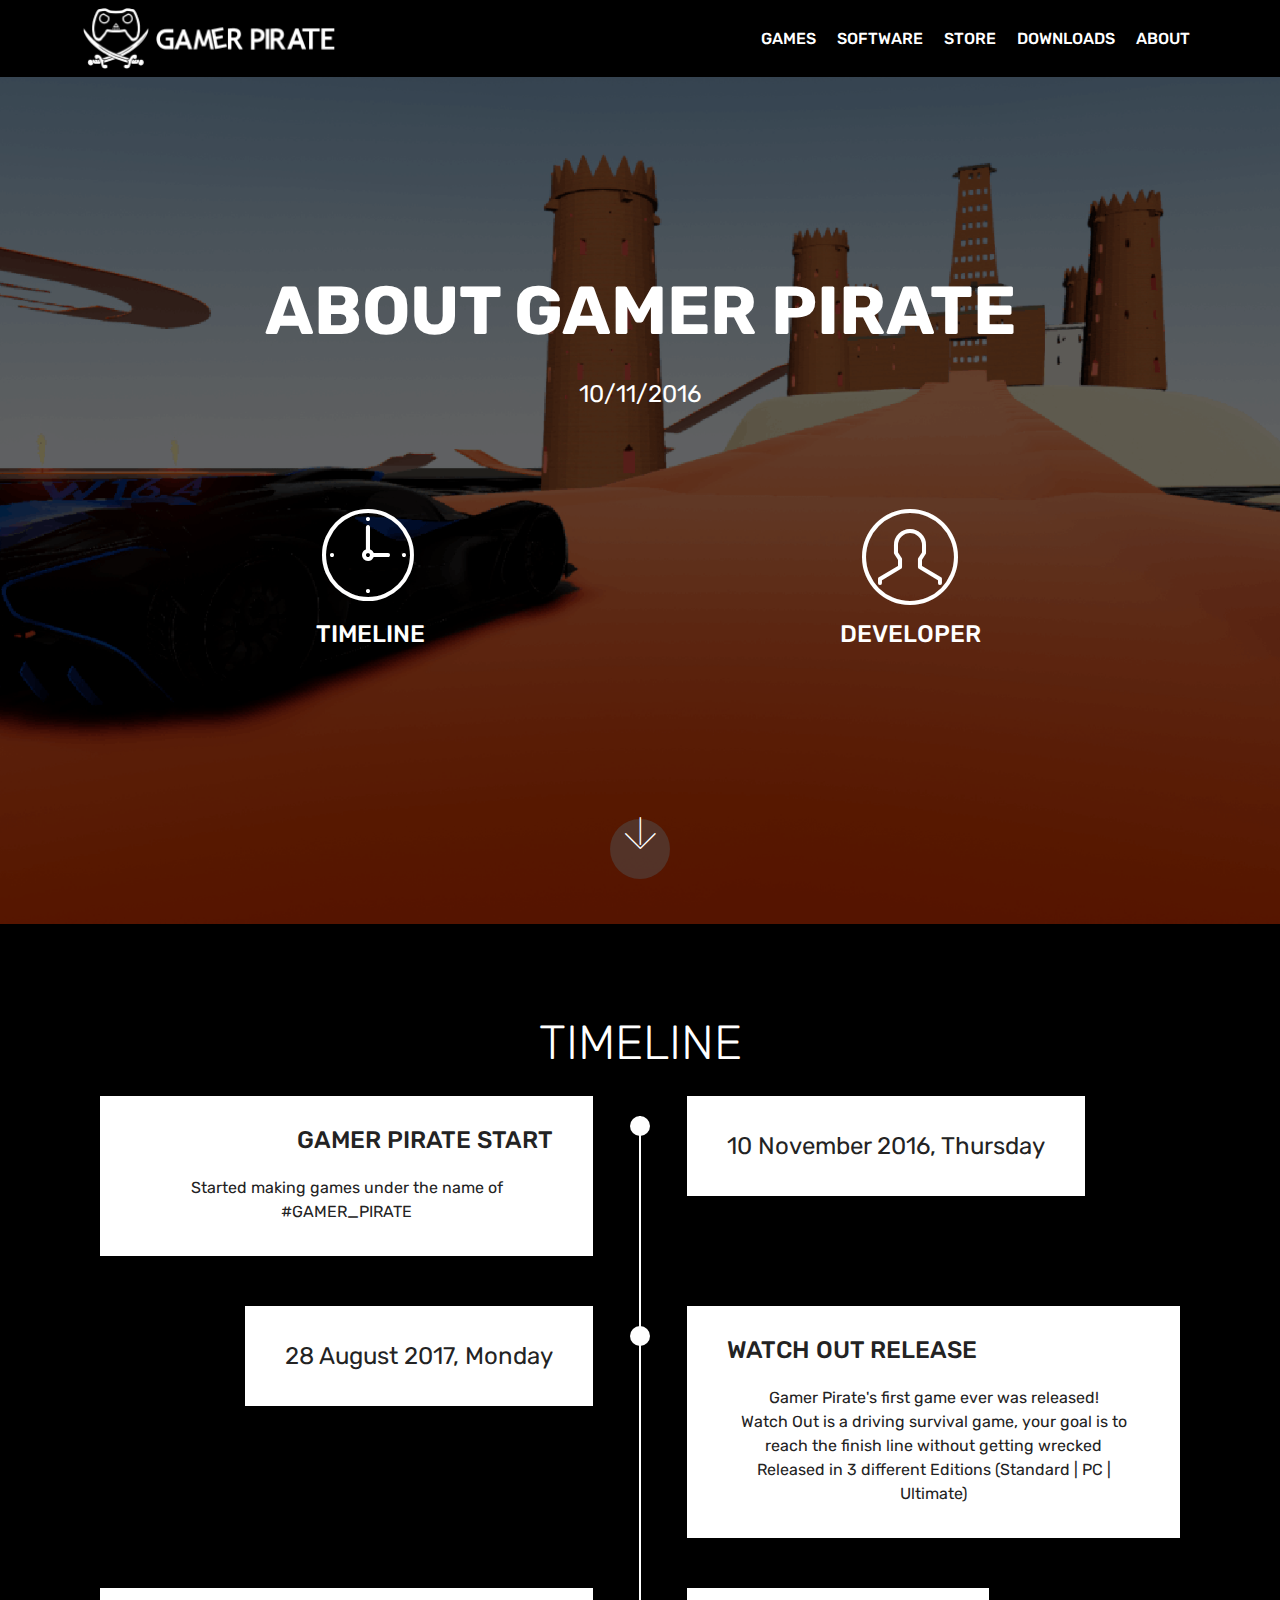
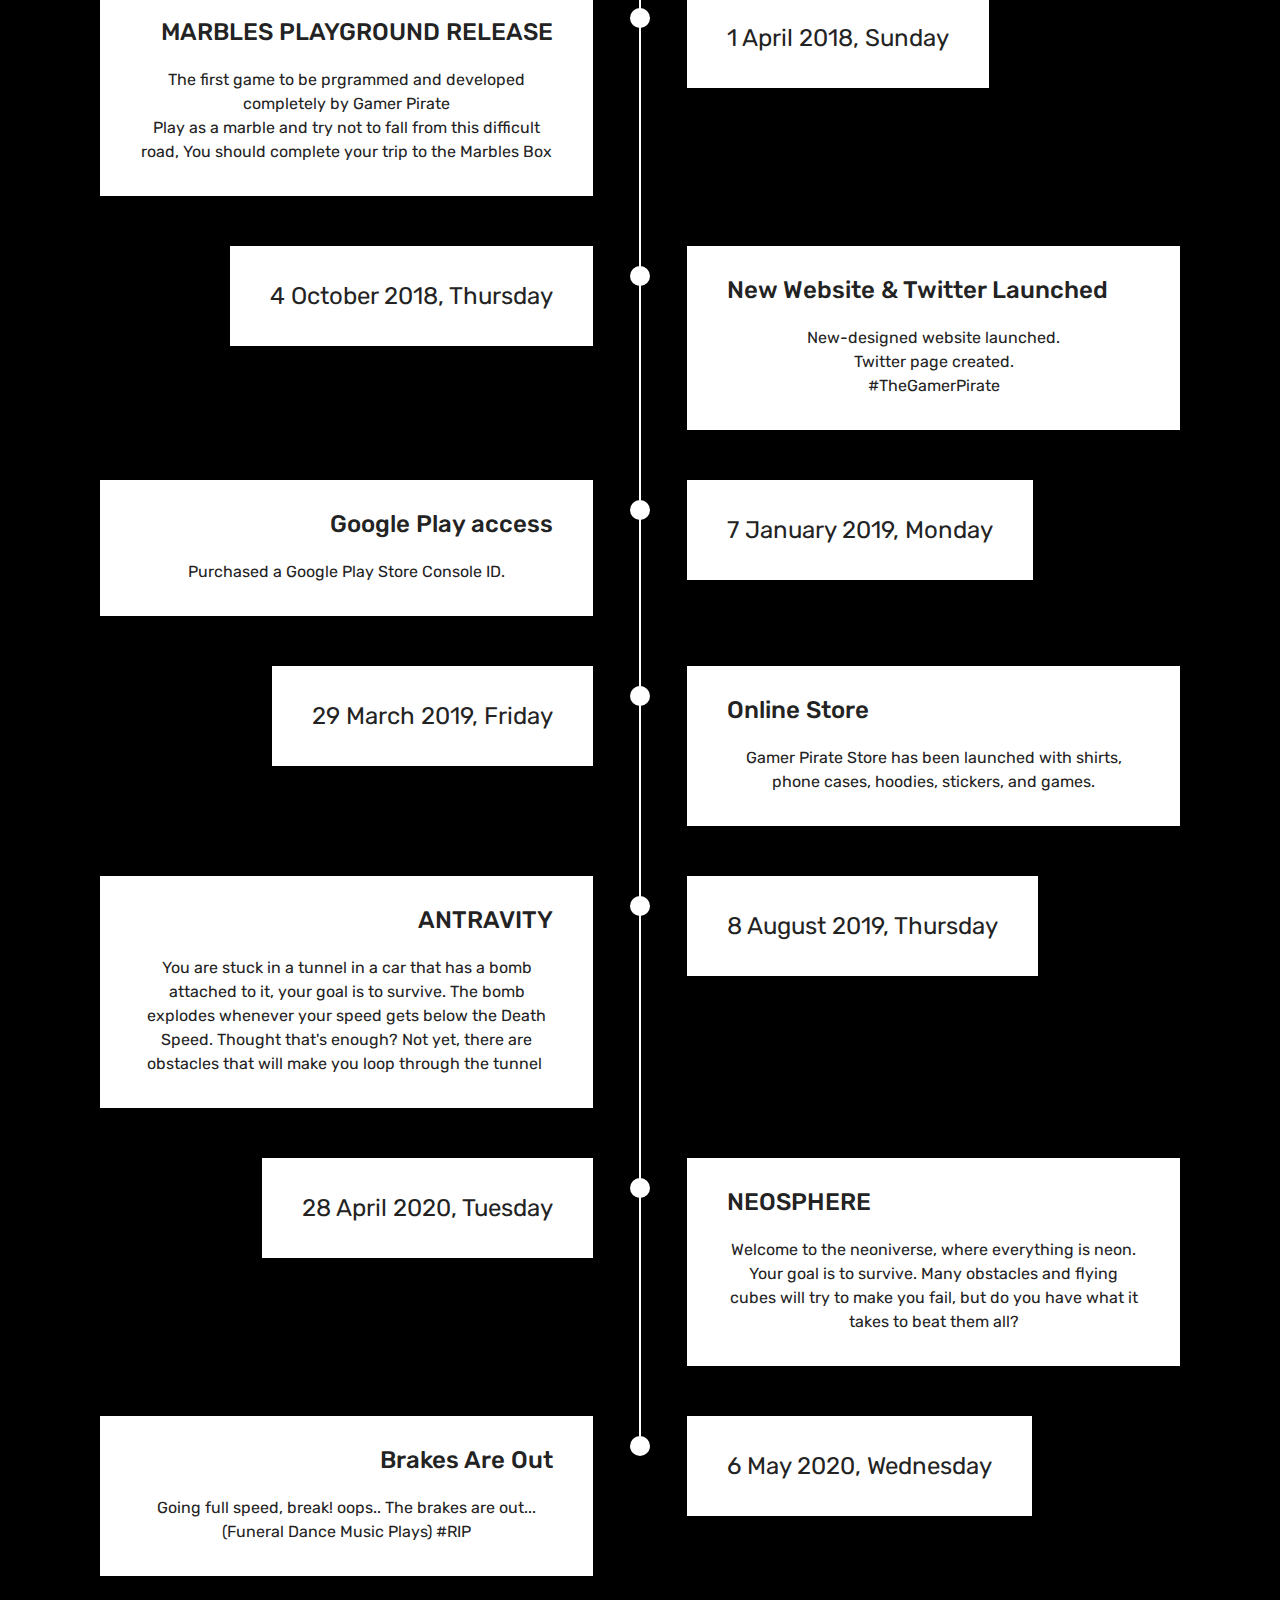
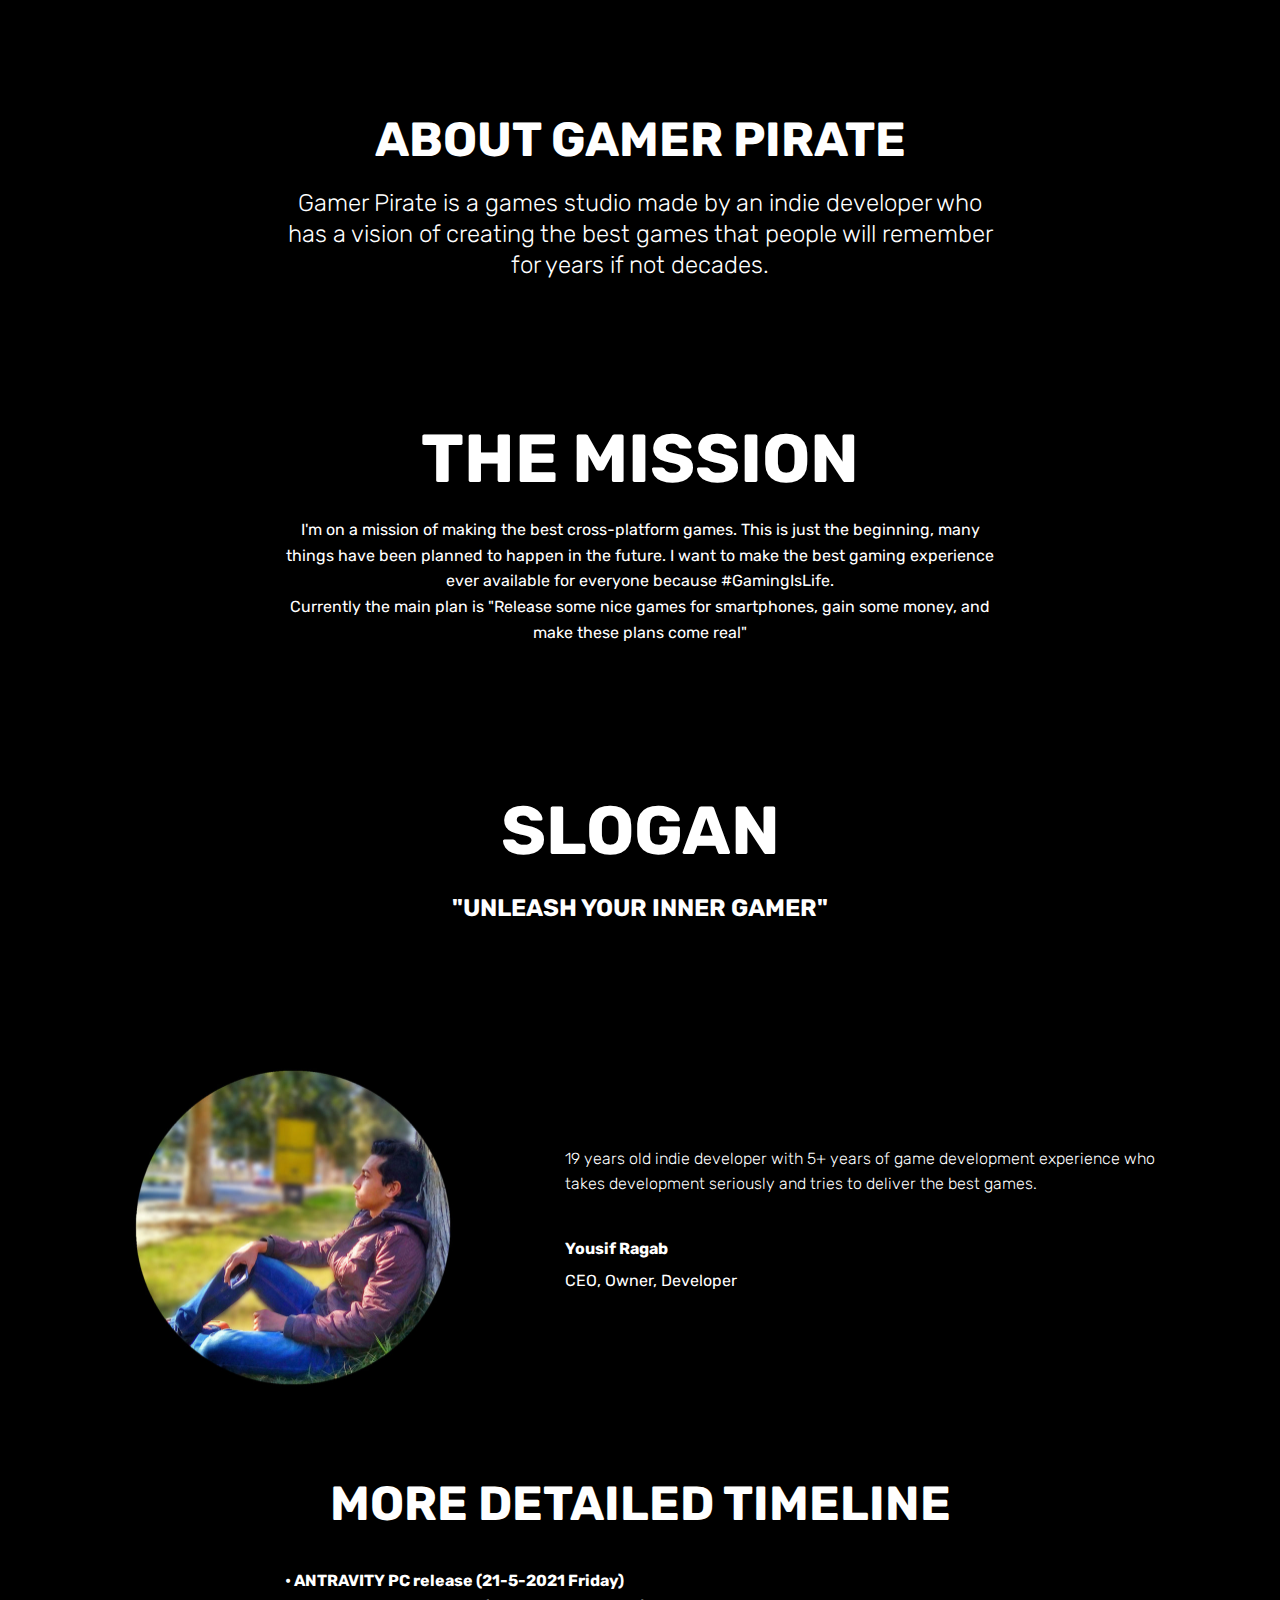
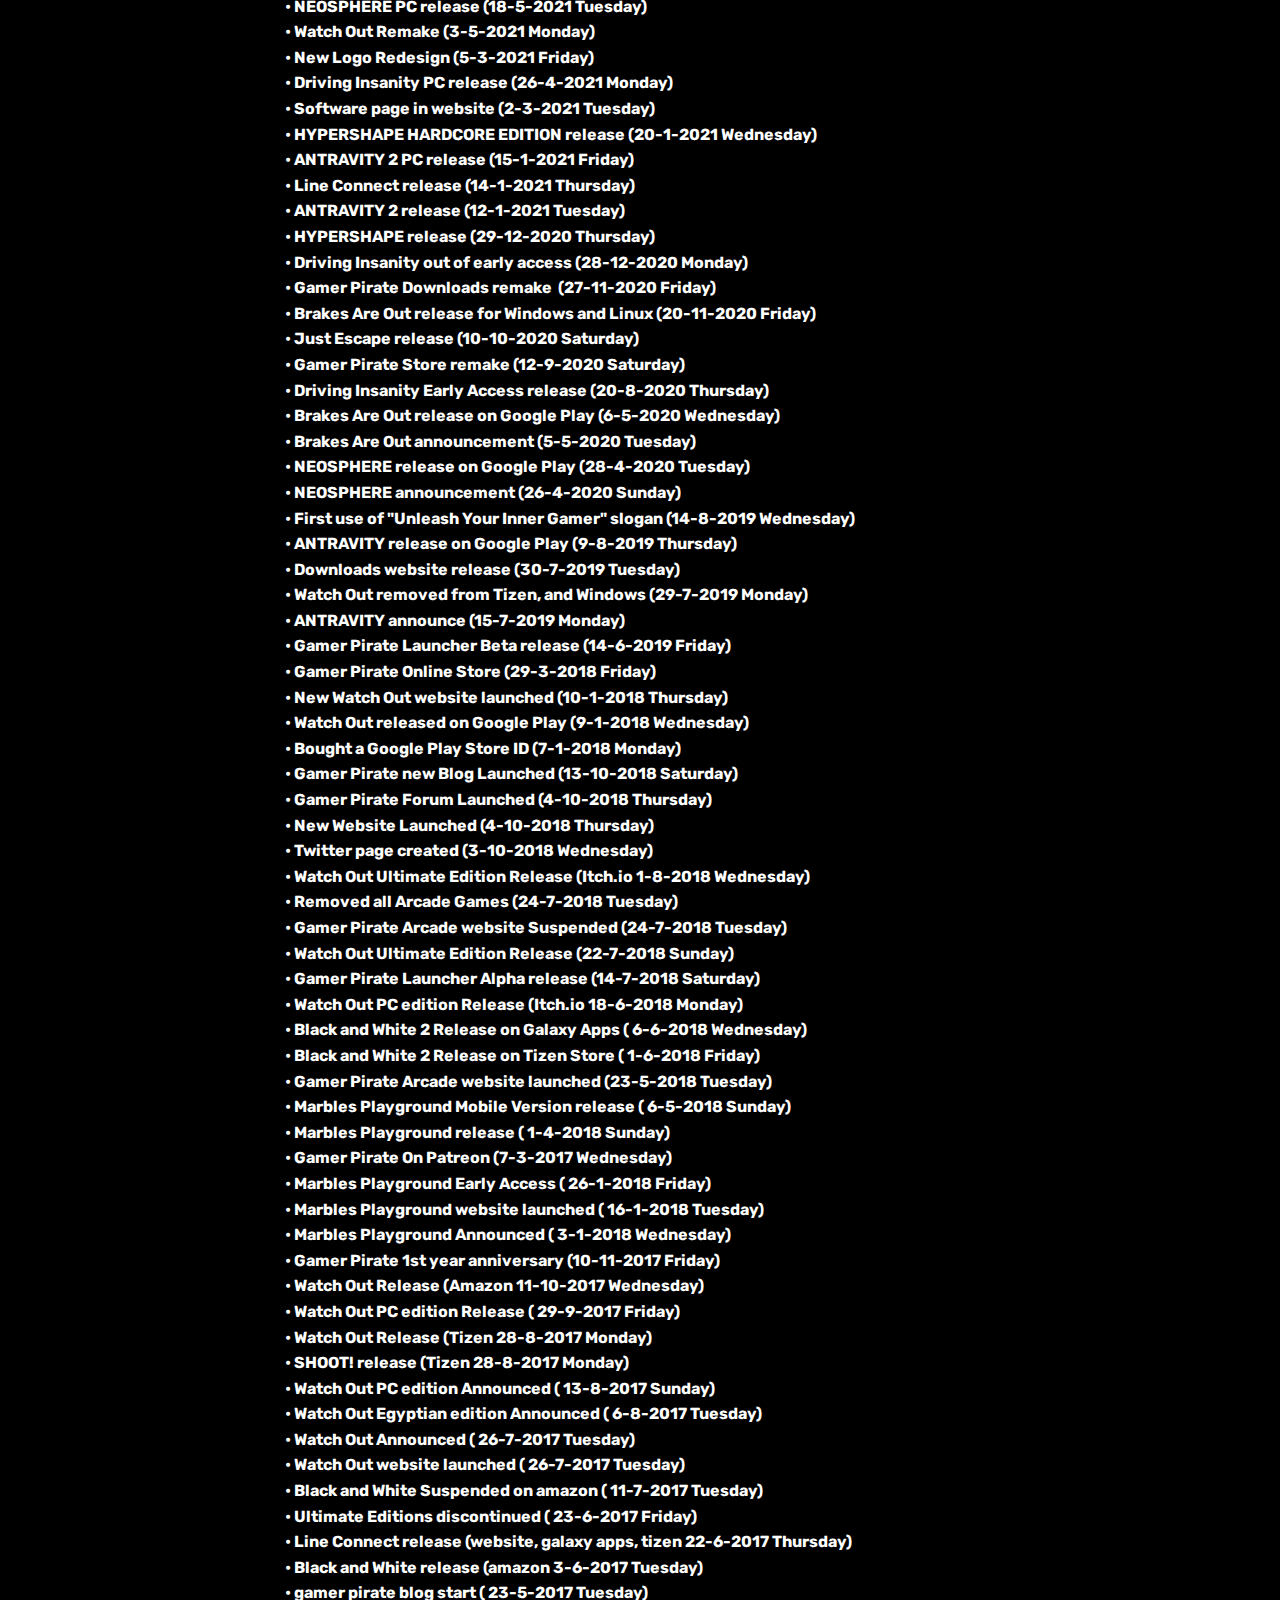
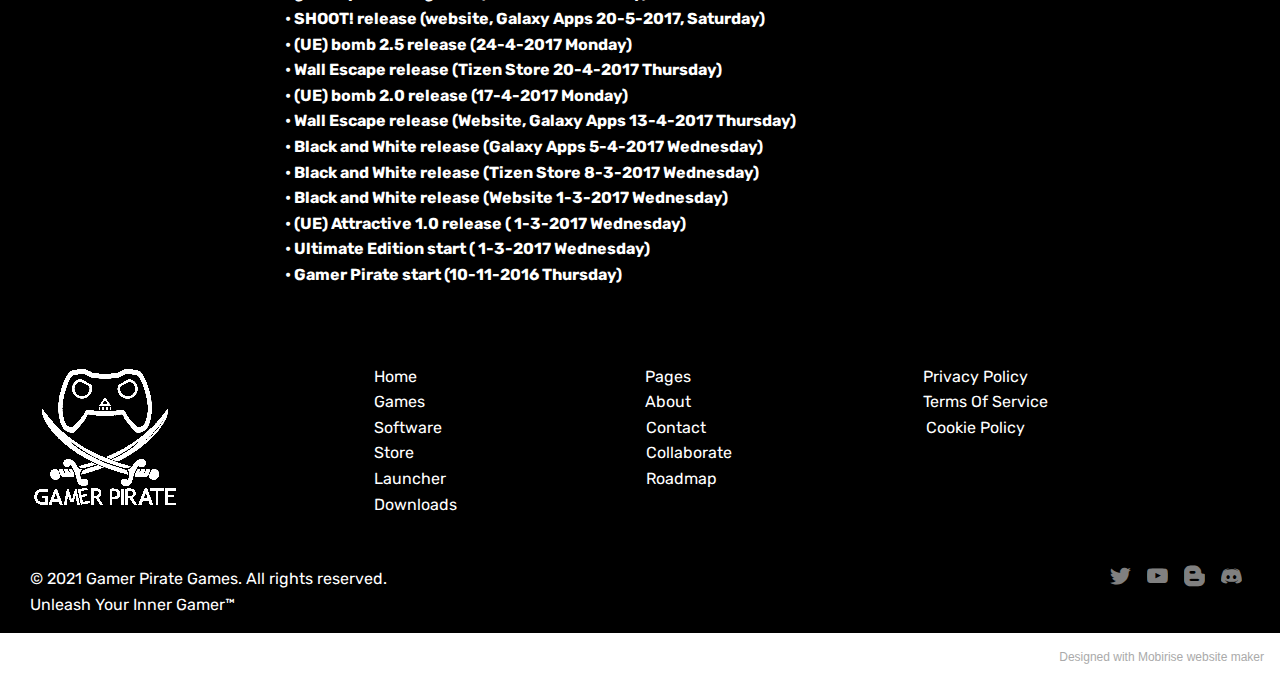
==== commit a8e3af0f: "ANTRAVITY PC Release" ====
--- a/about.html
+++ b/about.html
@@ -401,7 +401,7 @@
     <div class="container">
         <div class="media-container-row">
             <div class="mbr-text col-12 mbr-fonts-style display-7 col-md-8"><p><strong>
-</strong></p><p><strong>• Watch Out Remake (3-5-2021 Monday)<br>• New Logo Redesign (5-3-2021 Friday)<br>• Driving Insanity PC release (26-4-2021 Monday)<br>• Software page in website (2-3-2021 Tuesday)<br>• HYPERSHAPE HARDCORE EDITION release (20-1-2021 Wednesday)<br>• ANTRAVITY 2 PC release (15-1-2021 Friday)<br>• Line Connect release (14-1-2021 Thursday)<br>• ANTRAVITY 2 release (12-1-2021 Tuesday)<br>• HYPERSHAPE release (29-12-2020 Thursday)<br>• Driving Insanity out of early access (28-12-2020 Monday)<br>• Gamer Pirate Downloads remake&nbsp; (27-11-2020 Friday)<br>• Brakes Are Out release for Windows and Linux (20-11-2020 Friday)<br>• Just Escape release (10-10-2020 Saturday)<br>• Gamer Pirate Store remake (12-9-2020 Saturday)<br>• Driving Insanity Early Access release (20-8-2020 Thursday)<br>• Brakes Are Out release on Google Play (6-5-2020 Wednesday)<br>• Brakes Are Out announcement (5-5-2020 Tuesday)<br>• NEOSPHERE release on Google Play (28-4-2020 Tuesday)<br>• NEOSPHERE announcement (26-4-2020 Sunday)<br>• First use of "Unleash Your Inner Gamer" slogan (14-8-2019 Wednesday)<br>• ANTRAVITY release on Google Play (9-8-2019 Thursday)<br>• Downloads website release (30-7-2019 Tuesday)<br>• Watch Out removed from Tizen, and Windows (29-7-2019 Monday)<br>• ANTRAVITY announce (15-7-2019 Monday)&nbsp;<br></strong><strong>• Gamer Pirate Launcher Beta release (14-6-2019 Friday)&nbsp;<br></strong><strong>• Gamer Pirate Online Store (29-3-2018 Friday)​ &nbsp;&nbsp;<br></strong><strong>• New Watch Out website launched (10-1-2018 Thursday)​ &nbsp;<br></strong><strong>• Watch Out released on Google Play (9-1-2018 Wednesday)​ &nbsp;<br></strong><strong>• Bought a Google Play Store ID (7-1-2018 Monday)​ &nbsp;&nbsp;<br></strong><strong>• Gamer Pirate new Blog Launched ​(13-10-2018 Saturday)​ &nbsp;&nbsp;<br></strong><strong>• Gamer Pirate Forum Launched ​(4-10-2018 Thursday)​ &nbsp;<br></strong><strong>• New Website Launched ​(4-10-2018 Thursday)​&nbsp;<br></strong><strong>• Twitter page created (3-10-2018 Wednesday)&nbsp;<br></strong><strong>• Watch Out Ultimate Edition Release (Itch.io 1-8-2018 Wednesday)​&nbsp;<br></strong><strong>• Removed all Arcade Games (24-7-2018 Tuesday)&nbsp;<br></strong><strong>• Gamer Pirate Arcade website Suspended (24-7-2018 Tuesday)&nbsp;<br></strong><strong>• Watch Out Ultimate Edition Release (22-7-2018 Sunday)​&nbsp;<br></strong><strong>• Gamer Pirate Launcher Alpha release (14-7-2018 Saturday)&nbsp;<br></strong><strong>• Watch Out PC edition Release (Itch.io 18-6-2018 Monday)​&nbsp;<br></strong><strong>• Black and White 2 Release on Galaxy Apps ( 6-6-2018 Wednesday)&nbsp;<br></strong><strong>​• Black and White 2 Release on Tizen Store ( 1-6-2018 Friday)&nbsp;<br></strong><strong>• Gamer Pirate Arcade website launched (23-5-2018 Tuesday)&nbsp;<br></strong><strong>• Marbles Playground Mobile Version release ( 6-5-2018 Sunday)&nbsp;<br></strong><strong>• Marbles Playground release ( 1-4-2018 Sunday)&nbsp;<br></strong><strong>• Gamer Pirate On Patreon (7-3-2017 Wednesday)&nbsp;<br></strong><strong>• Marbles Playground Early Access ( 26-1-2018 Friday)&nbsp;<br></strong><strong>• Marbles Playground website launched ( 16-1-2018 Tuesday)&nbsp;<br></strong><strong>• Marbles Playground Announced ( 3-1-2018 Wednesday)&nbsp;<br></strong><strong>• Gamer Pirate 1st year anniversary (10-11-2017 Friday)&nbsp;<br></strong><strong>• Watch Out Release (Amazon 11-10-2017 Wednesday)&nbsp;<br></strong><strong>• Watch Out PC edition Release ( 29-9-2017 Friday)&nbsp;<br></strong><strong>• Watch Out Release (Tizen 28-8-2017 Monday)&nbsp;<br></strong><strong>• SHOOT! release (Tizen 28-8-2017 Monday)&nbsp;<br></strong><strong>• Watch Out PC edition Announced ( 13-8-2017 Sunday)&nbsp;<br></strong><strong>• Watch Out Egyptian edition Announced ( 6-8-2017 Tuesday)&nbsp;<br></strong><strong>• Watch Out Announced ( 26-7-2017 Tuesday)&nbsp;<br></strong><strong>• Watch Out website launched ( 26-7-2017 Tuesday)&nbsp;<br></strong><strong>​• Black and White Suspended on amazon ( 11-7-2017 Tuesday)&nbsp;<br></strong><strong>• Ultimate Editions discontinued ( 23-6-2017 Friday)&nbsp;<br></strong><strong>• Line Connect release (website, galaxy apps, tizen 22-6-2017 Thursday)&nbsp;<br></strong><strong>• Black and White release (amazon 3-6-2017 Tuesday)&nbsp;<br></strong><strong>​• gamer pirate blog start ( 23-5-2017 Tuesday)&nbsp;<br></strong><strong>• SHOOT! release (website, Galaxy Apps 20-5-2017, Saturday)&nbsp;<br></strong><strong>• (UE) bomb 2.5 release (24-4-2017 Monday)&nbsp;<br></strong><strong>​• Wall Escape release (Tizen Store 20-4-2017 Thursday)&nbsp;<br></strong><strong>• (UE) bomb 2.0 release (17-4-2017 Monday)&nbsp;<br></strong><strong>• Wall Escape release (Website, Galaxy Apps 13-4-2017 Thursday)<br></strong><strong>• Black and White release (Galaxy Apps 5-4-2017 Wednesday)&nbsp;<br></strong><strong>• Black and White release (Tizen Store 8-3-2017 Wednesday)&nbsp;<br></strong><strong>• Black and White release (Website 1-3-2017 Wednesday)&nbsp;<br></strong><strong>• (UE) Attractive 1.0 release ( 1-3-2017 Wednesday)&nbsp;<br></strong><strong>• Ultimate Edition start ( 1-3-2017 Wednesday)&nbsp;<br></strong><strong>• Gamer Pirate start (10-11-2016 Thursday)</strong></p></div>
+</strong></p><p><strong>• ANTRAVITY PC release (21-5-2021 Friday)<br>• NEOSPHERE PC release (18-5-2021 Tuesday)<br>• Watch Out Remake (3-5-2021 Monday)<br>• New Logo Redesign (5-3-2021 Friday)<br>• Driving Insanity PC release (26-4-2021 Monday)<br>• Software page in website (2-3-2021 Tuesday)<br>• HYPERSHAPE HARDCORE EDITION release (20-1-2021 Wednesday)<br>• ANTRAVITY 2 PC release (15-1-2021 Friday)<br>• Line Connect release (14-1-2021 Thursday)<br>• ANTRAVITY 2 release (12-1-2021 Tuesday)<br>• HYPERSHAPE release (29-12-2020 Thursday)<br>• Driving Insanity out of early access (28-12-2020 Monday)<br>• Gamer Pirate Downloads remake&nbsp; (27-11-2020 Friday)<br>• Brakes Are Out release for Windows and Linux (20-11-2020 Friday)<br>• Just Escape release (10-10-2020 Saturday)<br>• Gamer Pirate Store remake (12-9-2020 Saturday)<br>• Driving Insanity Early Access release (20-8-2020 Thursday)<br>• Brakes Are Out release on Google Play (6-5-2020 Wednesday)<br>• Brakes Are Out announcement (5-5-2020 Tuesday)<br>• NEOSPHERE release on Google Play (28-4-2020 Tuesday)<br>• NEOSPHERE announcement (26-4-2020 Sunday)<br>• First use of "Unleash Your Inner Gamer" slogan (14-8-2019 Wednesday)<br>• ANTRAVITY release on Google Play (9-8-2019 Thursday)<br>• Downloads website release (30-7-2019 Tuesday)<br>• Watch Out removed from Tizen, and Windows (29-7-2019 Monday)<br>• ANTRAVITY announce (15-7-2019 Monday)&nbsp;<br></strong><strong>• Gamer Pirate Launcher Beta release (14-6-2019 Friday)&nbsp;<br></strong><strong>• Gamer Pirate Online Store (29-3-2018 Friday)​ &nbsp;&nbsp;<br></strong><strong>• New Watch Out website launched (10-1-2018 Thursday)​ &nbsp;<br></strong><strong>• Watch Out released on Google Play (9-1-2018 Wednesday)​ &nbsp;<br></strong><strong>• Bought a Google Play Store ID (7-1-2018 Monday)​ &nbsp;&nbsp;<br></strong><strong>• Gamer Pirate new Blog Launched ​(13-10-2018 Saturday)​ &nbsp;&nbsp;<br></strong><strong>• Gamer Pirate Forum Launched ​(4-10-2018 Thursday)​ &nbsp;<br></strong><strong>• New Website Launched ​(4-10-2018 Thursday)​&nbsp;<br></strong><strong>• Twitter page created (3-10-2018 Wednesday)&nbsp;<br></strong><strong>• Watch Out Ultimate Edition Release (Itch.io 1-8-2018 Wednesday)​&nbsp;<br></strong><strong>• Removed all Arcade Games (24-7-2018 Tuesday)&nbsp;<br></strong><strong>• Gamer Pirate Arcade website Suspended (24-7-2018 Tuesday)&nbsp;<br></strong><strong>• Watch Out Ultimate Edition Release (22-7-2018 Sunday)​&nbsp;<br></strong><strong>• Gamer Pirate Launcher Alpha release (14-7-2018 Saturday)&nbsp;<br></strong><strong>• Watch Out PC edition Release (Itch.io 18-6-2018 Monday)​&nbsp;<br></strong><strong>• Black and White 2 Release on Galaxy Apps ( 6-6-2018 Wednesday)&nbsp;<br></strong><strong>​• Black and White 2 Release on Tizen Store ( 1-6-2018 Friday)&nbsp;<br></strong><strong>• Gamer Pirate Arcade website launched (23-5-2018 Tuesday)&nbsp;<br></strong><strong>• Marbles Playground Mobile Version release ( 6-5-2018 Sunday)&nbsp;<br></strong><strong>• Marbles Playground release ( 1-4-2018 Sunday)&nbsp;<br></strong><strong>• Gamer Pirate On Patreon (7-3-2017 Wednesday)&nbsp;<br></strong><strong>• Marbles Playground Early Access ( 26-1-2018 Friday)&nbsp;<br></strong><strong>• Marbles Playground website launched ( 16-1-2018 Tuesday)&nbsp;<br></strong><strong>• Marbles Playground Announced ( 3-1-2018 Wednesday)&nbsp;<br></strong><strong>• Gamer Pirate 1st year anniversary (10-11-2017 Friday)&nbsp;<br></strong><strong>• Watch Out Release (Amazon 11-10-2017 Wednesday)&nbsp;<br></strong><strong>• Watch Out PC edition Release ( 29-9-2017 Friday)&nbsp;<br></strong><strong>• Watch Out Release (Tizen 28-8-2017 Monday)&nbsp;<br></strong><strong>• SHOOT! release (Tizen 28-8-2017 Monday)&nbsp;<br></strong><strong>• Watch Out PC edition Announced ( 13-8-2017 Sunday)&nbsp;<br></strong><strong>• Watch Out Egyptian edition Announced ( 6-8-2017 Tuesday)&nbsp;<br></strong><strong>• Watch Out Announced ( 26-7-2017 Tuesday)&nbsp;<br></strong><strong>• Watch Out website launched ( 26-7-2017 Tuesday)&nbsp;<br></strong><strong>​• Black and White Suspended on amazon ( 11-7-2017 Tuesday)&nbsp;<br></strong><strong>• Ultimate Editions discontinued ( 23-6-2017 Friday)&nbsp;<br></strong><strong>• Line Connect release (website, galaxy apps, tizen 22-6-2017 Thursday)&nbsp;<br></strong><strong>• Black and White release (amazon 3-6-2017 Tuesday)&nbsp;<br></strong><strong>​• gamer pirate blog start ( 23-5-2017 Tuesday)&nbsp;<br></strong><strong>• SHOOT! release (website, Galaxy Apps 20-5-2017, Saturday)&nbsp;<br></strong><strong>• (UE) bomb 2.5 release (24-4-2017 Monday)&nbsp;<br></strong><strong>​• Wall Escape release (Tizen Store 20-4-2017 Thursday)&nbsp;<br></strong><strong>• (UE) bomb 2.0 release (17-4-2017 Monday)&nbsp;<br></strong><strong>• Wall Escape release (Website, Galaxy Apps 13-4-2017 Thursday)<br></strong><strong>• Black and White release (Galaxy Apps 5-4-2017 Wednesday)&nbsp;<br></strong><strong>• Black and White release (Tizen Store 8-3-2017 Wednesday)&nbsp;<br></strong><strong>• Black and White release (Website 1-3-2017 Wednesday)&nbsp;<br></strong><strong>• (UE) Attractive 1.0 release ( 1-3-2017 Wednesday)&nbsp;<br></strong><strong>• Ultimate Edition start ( 1-3-2017 Wednesday)&nbsp;<br></strong><strong>• Gamer Pirate start (10-11-2016 Thursday)</strong></p></div>
         </div>
     </div>
 </section>
@@ -470,7 +470,7 @@
         </div>
 
     </div>
-</section><section style="background-color: #fff; font-family: -apple-system, BlinkMacSystemFont, 'Segoe UI', 'Roboto', 'Helvetica Neue', Arial, sans-serif; color:#aaa; font-size:12px; padding: 0; align-items: center; display: flex;"><a href="https://mobirise.site/q" style="flex: 1 1; height: 3rem; padding-left: 1rem;"></a><p style="flex: 0 0 auto; margin:0; padding-right:1rem;"><a href="https://mobirise.site/r" style="color:#aaa;">This site</a> was created with Mobirise themes</p></section><script src="assets/web/assets/jquery/jquery.min.js"></script>  <script src="assets/popper/popper.min.js"></script>  <script src="assets/bootstrap/js/bootstrap.min.js"></script>  <script src="assets/web/assets/cookies-alert-plugin/cookies-alert-core.js"></script>  <script src="assets/web/assets/cookies-alert-plugin/cookies-alert-script.js"></script>  <script src="assets/tether/tether.min.js"></script>  <script src="assets/smoothscroll/smooth-scroll.js"></script>  <script src="assets/viewportchecker/jquery.viewportchecker.js"></script>  <script src="assets/dropdown/js/nav-dropdown.js"></script>  <script src="assets/dropdown/js/navbar-dropdown.js"></script>  <script src="assets/touchswipe/jquery.touch-swipe.min.js"></script>  <script src="assets/vimeoplayer/jquery.mb.vimeo_player.js"></script>  <script src="assets/theme/js/script.js"></script>  
+</section><section style="background-color: #fff; font-family: -apple-system, BlinkMacSystemFont, 'Segoe UI', 'Roboto', 'Helvetica Neue', Arial, sans-serif; color:#aaa; font-size:12px; padding: 0; align-items: center; display: flex;"><a href="https://mobirise.site/w" style="flex: 1 1; height: 3rem; padding-left: 1rem;"></a><p style="flex: 0 0 auto; margin:0; padding-right:1rem;"><a href="https://mobirise.site/i" style="color:#aaa;">Designed with Mobirise</a> website maker</p></section><script src="assets/web/assets/jquery/jquery.min.js"></script>  <script src="assets/popper/popper.min.js"></script>  <script src="assets/bootstrap/js/bootstrap.min.js"></script>  <script src="assets/web/assets/cookies-alert-plugin/cookies-alert-core.js"></script>  <script src="assets/web/assets/cookies-alert-plugin/cookies-alert-script.js"></script>  <script src="assets/tether/tether.min.js"></script>  <script src="assets/smoothscroll/smooth-scroll.js"></script>  <script src="assets/viewportchecker/jquery.viewportchecker.js"></script>  <script src="assets/dropdown/js/nav-dropdown.js"></script>  <script src="assets/dropdown/js/navbar-dropdown.js"></script>  <script src="assets/touchswipe/jquery.touch-swipe.min.js"></script>  <script src="assets/vimeoplayer/jquery.mb.vimeo_player.js"></script>  <script src="assets/theme/js/script.js"></script>  
   
   
 <input name="cookieData" type="hidden" data-cookie-customDialogSelector='null' data-cookie-colorText='#ffffff' data-cookie-colorBg='rgba(0, 0, 0, 0.99)' data-cookie-textButton='Agree' data-cookie-colorButton='' data-cookie-colorLink='#ffffff' data-cookie-underlineLink='true' data-cookie-text="We use cookies to give you the best experience. Read our <a href='cookiepolicy.html'>Cookie Policy</a>.">
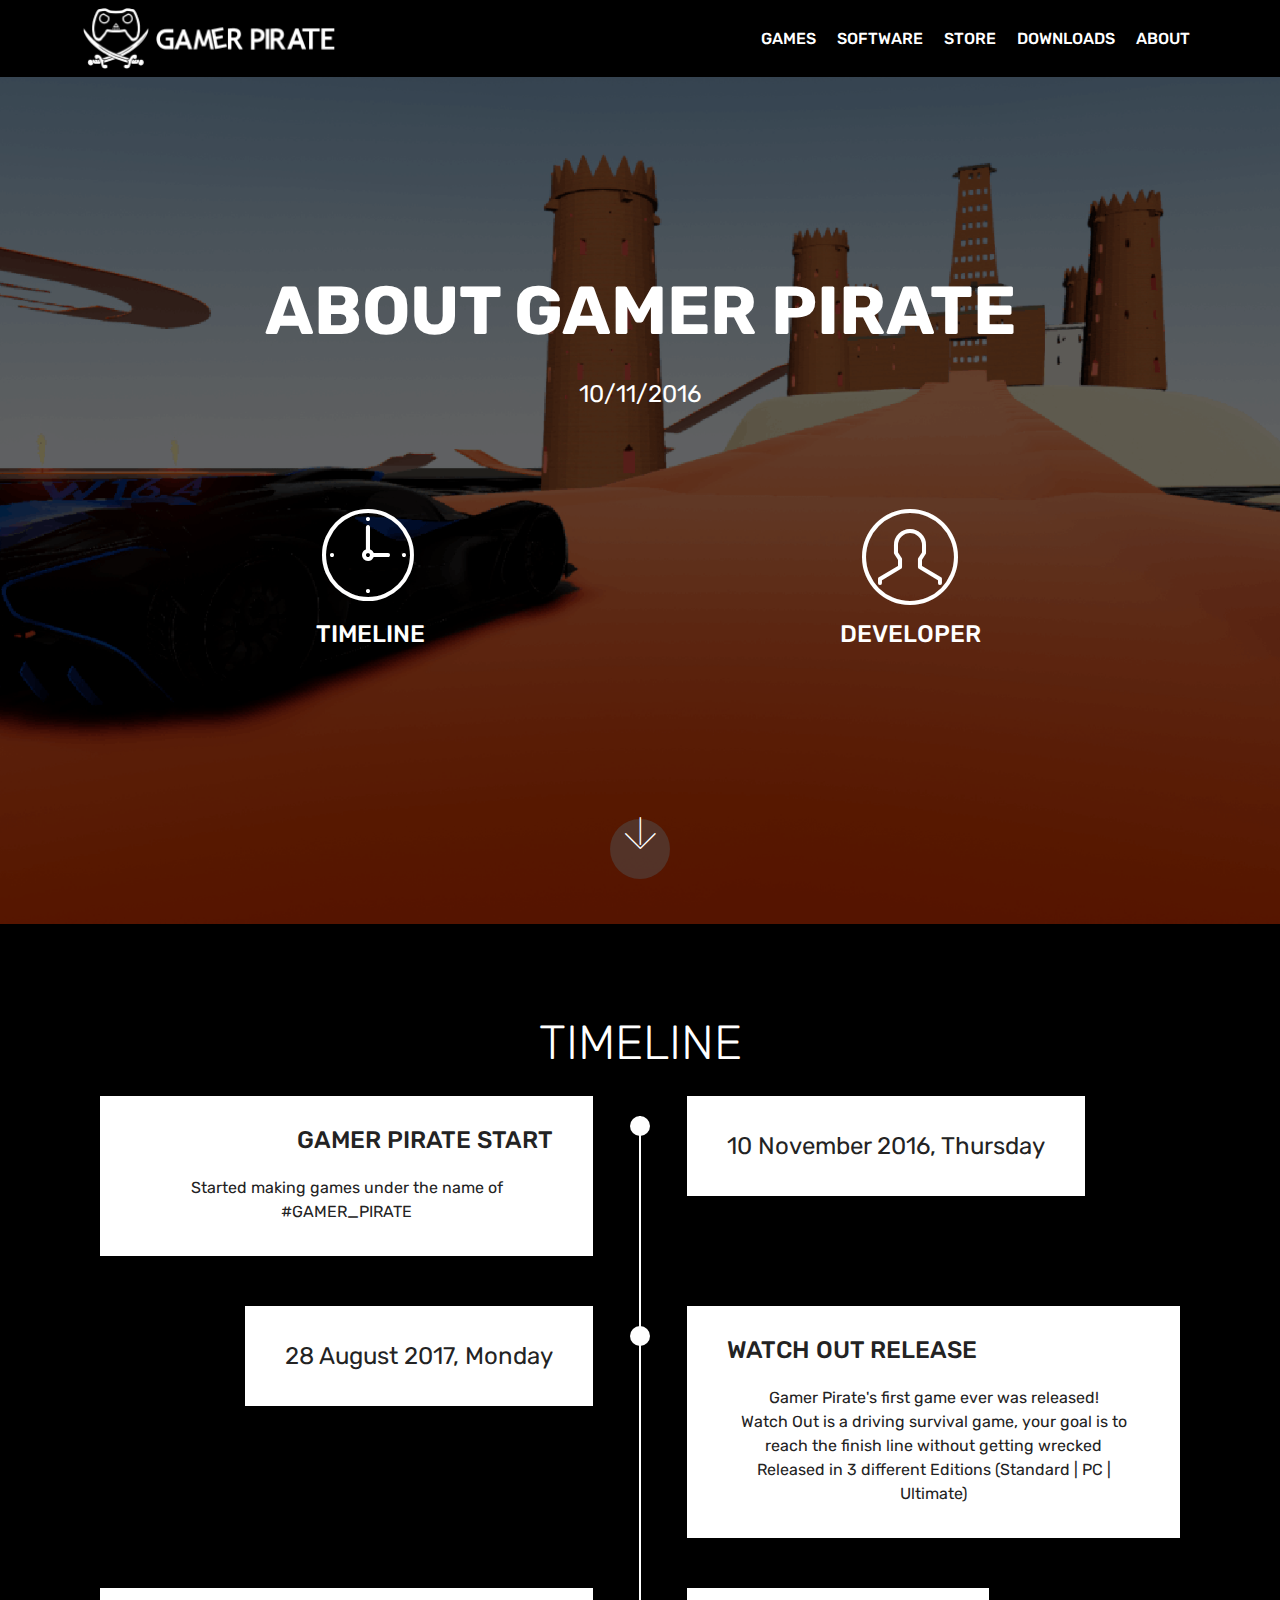
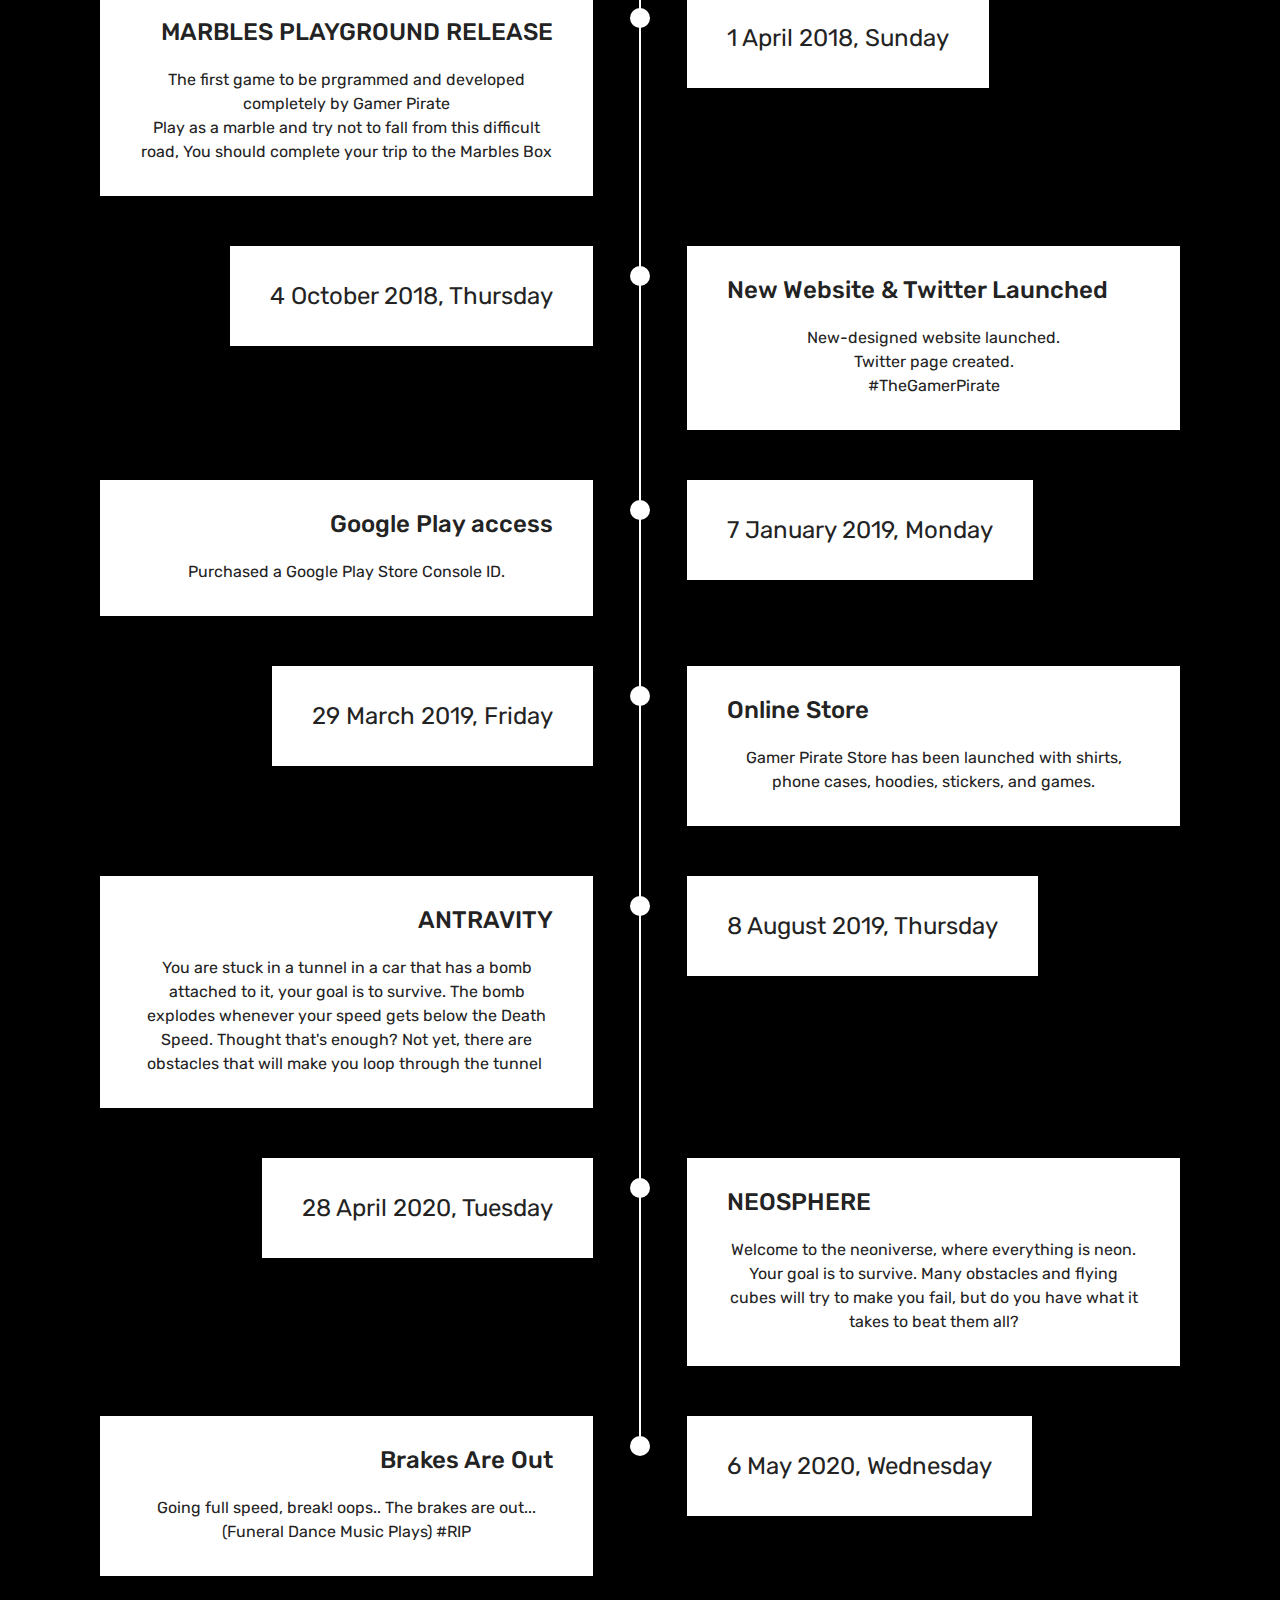
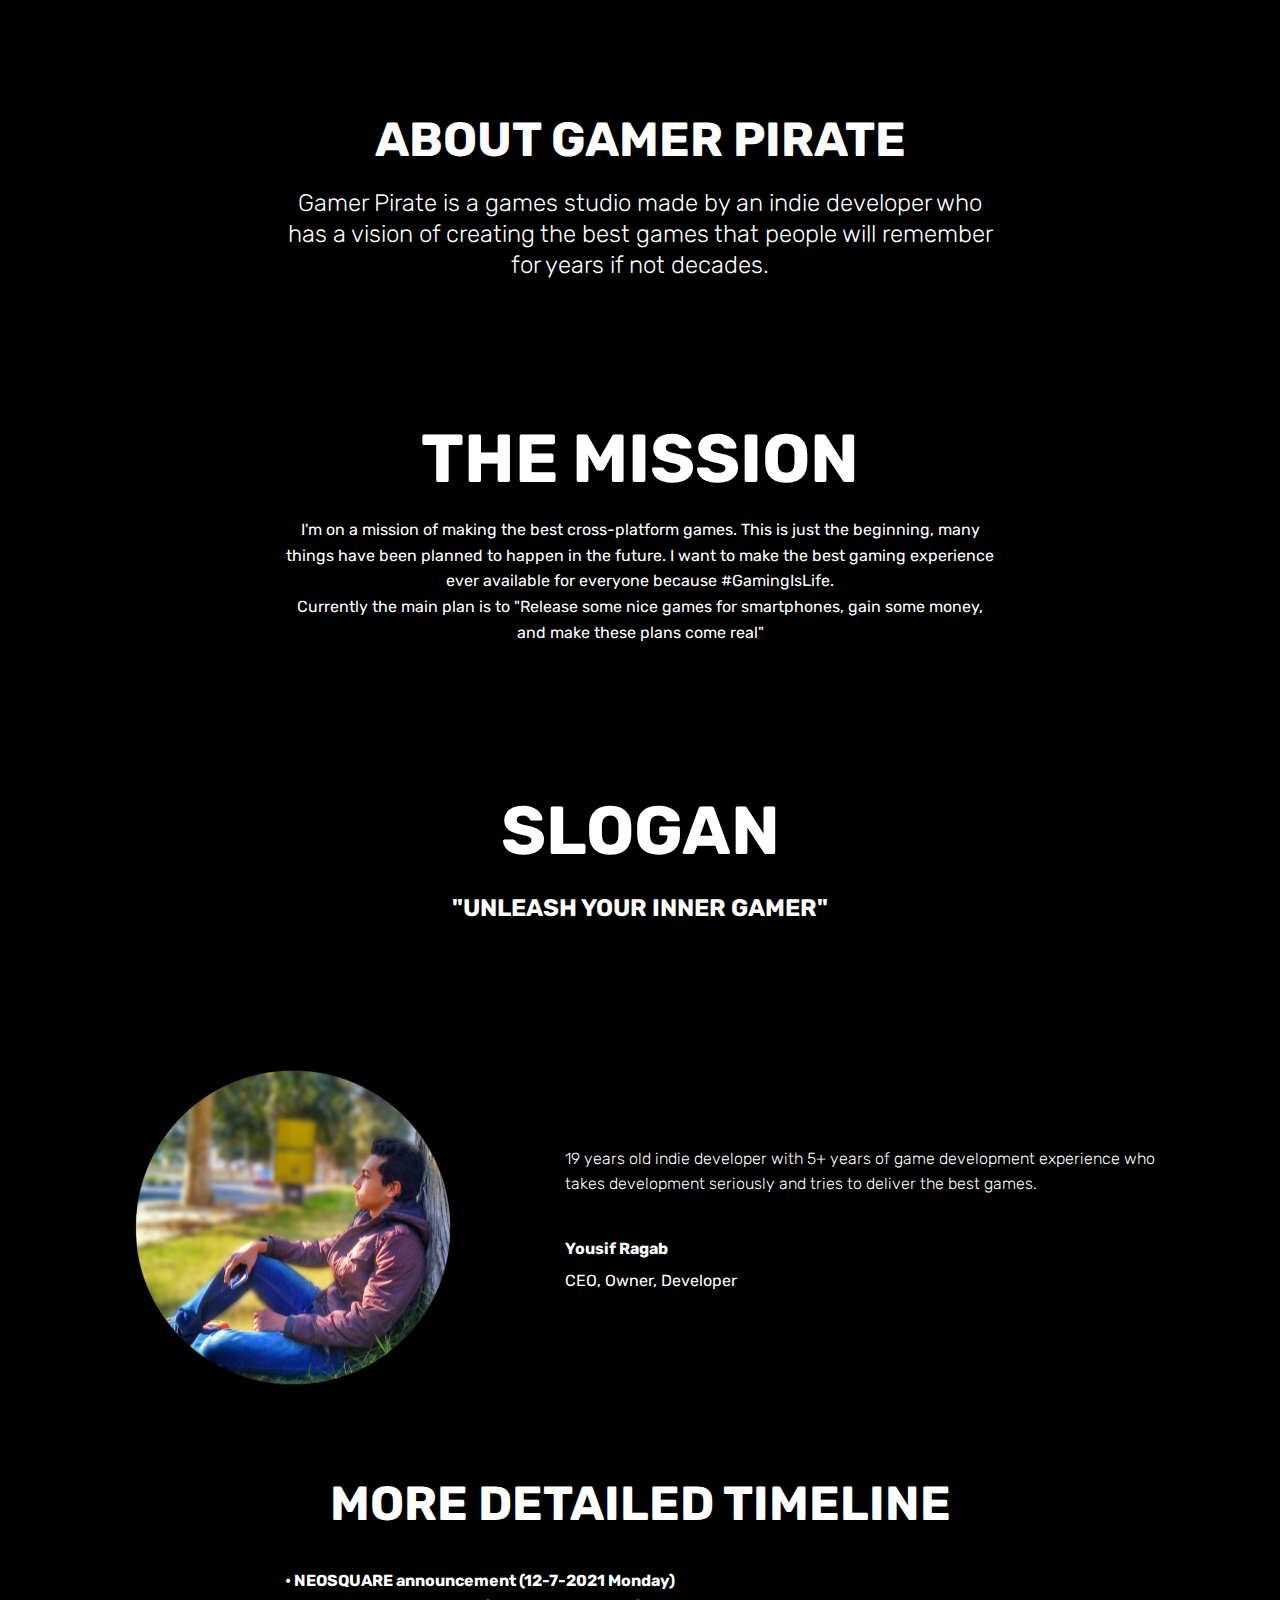
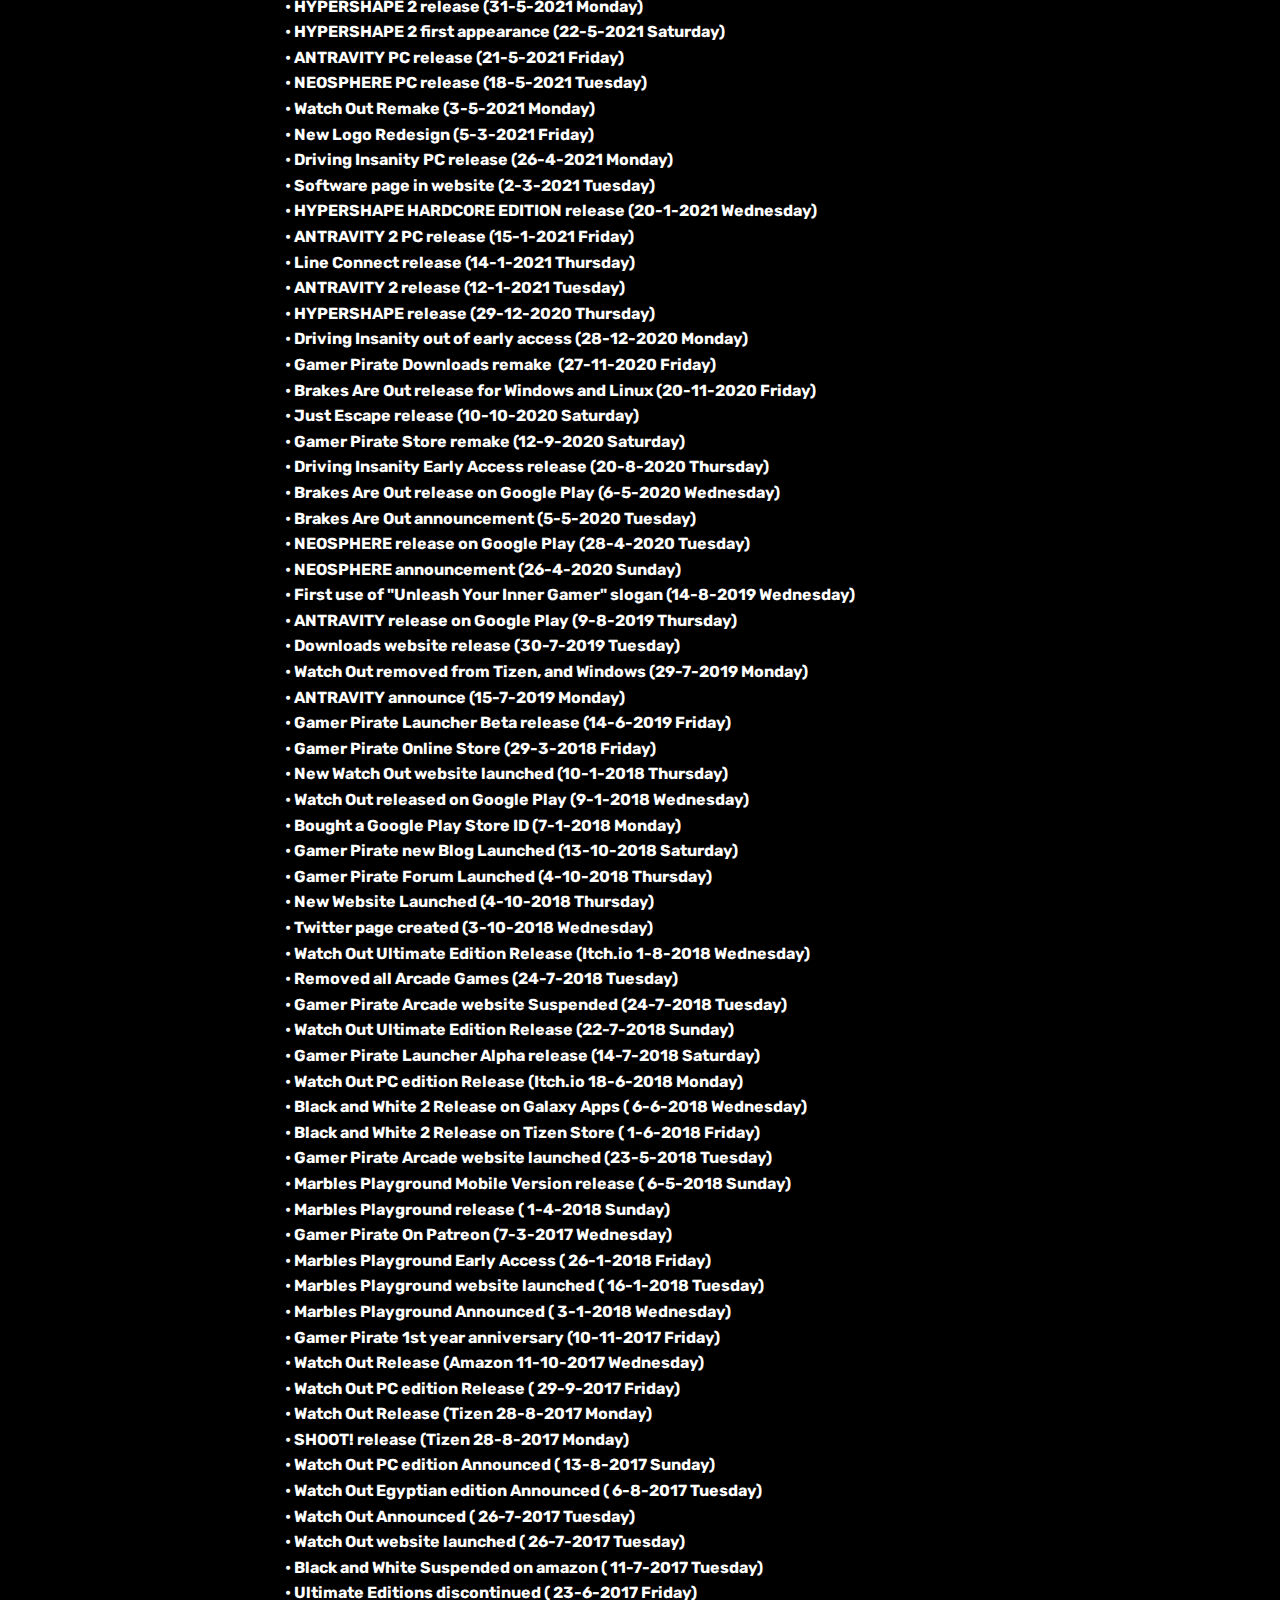
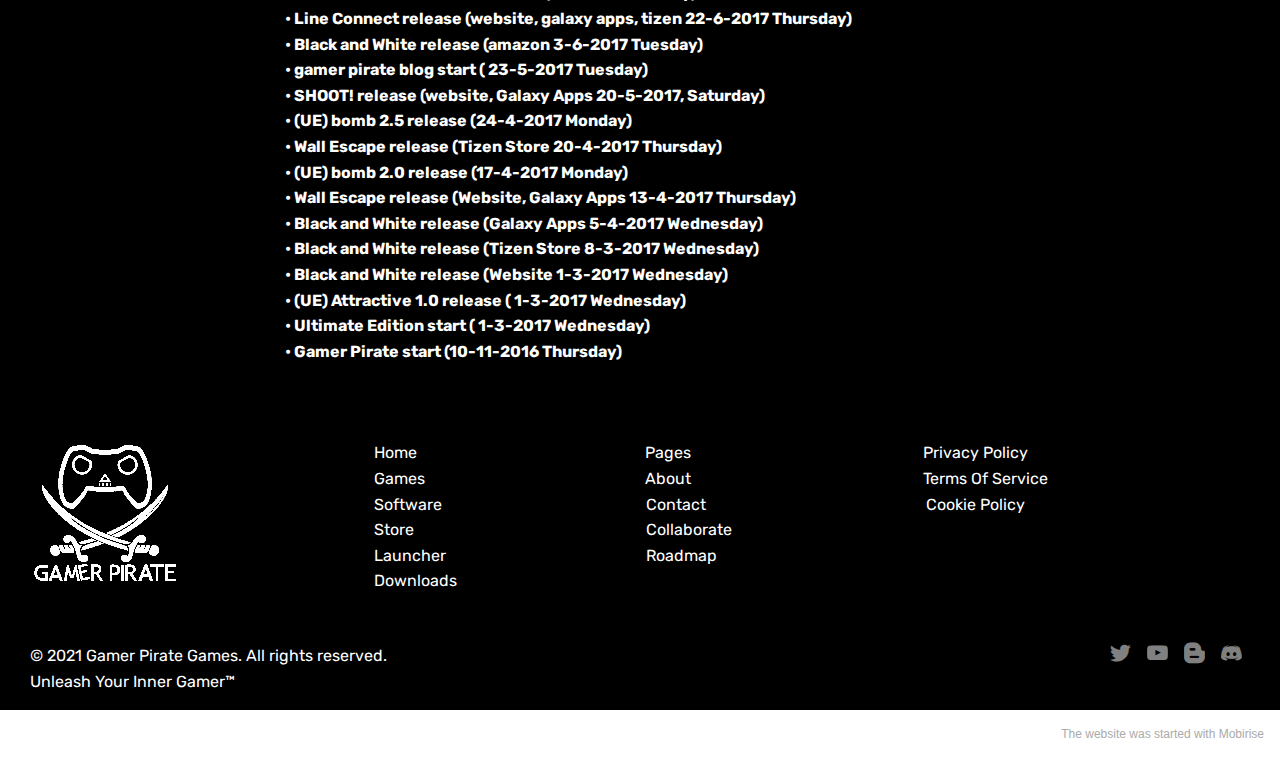
==== commit bf6104da: "NEOSQUARE" ====
--- a/about.html
+++ b/about.html
@@ -1,10 +1,10 @@
 <!DOCTYPE html>
 <html  >
 <head>
-  <!-- Site made with Mobirise Website Builder v5.3.0, https://mobirise.com -->
+  <!-- Site made with Mobirise Website Builder v5.3.10, https://mobirise.com -->
   <meta charset="UTF-8">
   <meta http-equiv="X-UA-Compatible" content="IE=edge">
-  <meta name="generator" content="Mobirise v5.3.0, mobirise.com">
+  <meta name="generator" content="Mobirise v5.3.10, mobirise.com">
   <meta name="viewport" content="width=device-width, initial-scale=1, minimum-scale=1">
   <link rel="shortcut icon" href="assets/images/gamer-pirate-without-text-jpg-white-128x128.png" type="image/x-icon">
   <meta name="description" content="">
@@ -21,6 +21,8 @@
   <link rel="stylesheet" href="assets/dropdown/css/style.css">
   <link rel="stylesheet" href="assets/socicon/css/styles.css">
   <link rel="stylesheet" href="assets/theme/css/style.css">
+  <link rel="preload" href="https://fonts.googleapis.com/css?family=Rubik:300,300i,400,400i,500,500i,700,700i,900,900i&display=swap" as="style" onload="this.onload=null;this.rel='stylesheet'">
+  <noscript><link rel="stylesheet" href="https://fonts.googleapis.com/css?family=Rubik:300,300i,400,400i,500,500i,700,700i,900,900i&display=swap"></noscript>
   <link rel="preload" as="style" href="assets/mobirise/css/mbr-additional.css"><link rel="stylesheet" href="assets/mobirise/css/mbr-additional.css" type="text/css">
   
   
@@ -331,7 +333,7 @@
                 <h2 class="align-center mbr-bold mbr-white pb-3 mbr-fonts-style display-1">THE MISSION</h2>
                 
                 <p class="mbr-text align-center mbr-white pb-3 mbr-fonts-style display-7">
-                    I'm on a mission of making the best cross-platform games. This is just the beginning, many things have been planned to happen in the future. I want to make the best gaming experience ever available for everyone because #GamingIsLife. <br>Currently the main plan is "Release some nice games for smartphones, gain some money, and make these plans come real"</p>
+                    I'm on a mission of making the best cross-platform games. This is just the beginning, many things have been planned to happen in the future. I want to make the best gaming experience ever available for everyone because #GamingIsLife. <br>Currently the main plan is to "Release some nice games for smartphones, gain some money, and make these plans come real"</p>
                 
             </div>
         </div>
@@ -401,7 +403,7 @@
     <div class="container">
         <div class="media-container-row">
             <div class="mbr-text col-12 mbr-fonts-style display-7 col-md-8"><p><strong>
-</strong></p><p><strong>• ANTRAVITY PC release (21-5-2021 Friday)<br>• NEOSPHERE PC release (18-5-2021 Tuesday)<br>• Watch Out Remake (3-5-2021 Monday)<br>• New Logo Redesign (5-3-2021 Friday)<br>• Driving Insanity PC release (26-4-2021 Monday)<br>• Software page in website (2-3-2021 Tuesday)<br>• HYPERSHAPE HARDCORE EDITION release (20-1-2021 Wednesday)<br>• ANTRAVITY 2 PC release (15-1-2021 Friday)<br>• Line Connect release (14-1-2021 Thursday)<br>• ANTRAVITY 2 release (12-1-2021 Tuesday)<br>• HYPERSHAPE release (29-12-2020 Thursday)<br>• Driving Insanity out of early access (28-12-2020 Monday)<br>• Gamer Pirate Downloads remake&nbsp; (27-11-2020 Friday)<br>• Brakes Are Out release for Windows and Linux (20-11-2020 Friday)<br>• Just Escape release (10-10-2020 Saturday)<br>• Gamer Pirate Store remake (12-9-2020 Saturday)<br>• Driving Insanity Early Access release (20-8-2020 Thursday)<br>• Brakes Are Out release on Google Play (6-5-2020 Wednesday)<br>• Brakes Are Out announcement (5-5-2020 Tuesday)<br>• NEOSPHERE release on Google Play (28-4-2020 Tuesday)<br>• NEOSPHERE announcement (26-4-2020 Sunday)<br>• First use of "Unleash Your Inner Gamer" slogan (14-8-2019 Wednesday)<br>• ANTRAVITY release on Google Play (9-8-2019 Thursday)<br>• Downloads website release (30-7-2019 Tuesday)<br>• Watch Out removed from Tizen, and Windows (29-7-2019 Monday)<br>• ANTRAVITY announce (15-7-2019 Monday)&nbsp;<br></strong><strong>• Gamer Pirate Launcher Beta release (14-6-2019 Friday)&nbsp;<br></strong><strong>• Gamer Pirate Online Store (29-3-2018 Friday)​ &nbsp;&nbsp;<br></strong><strong>• New Watch Out website launched (10-1-2018 Thursday)​ &nbsp;<br></strong><strong>• Watch Out released on Google Play (9-1-2018 Wednesday)​ &nbsp;<br></strong><strong>• Bought a Google Play Store ID (7-1-2018 Monday)​ &nbsp;&nbsp;<br></strong><strong>• Gamer Pirate new Blog Launched ​(13-10-2018 Saturday)​ &nbsp;&nbsp;<br></strong><strong>• Gamer Pirate Forum Launched ​(4-10-2018 Thursday)​ &nbsp;<br></strong><strong>• New Website Launched ​(4-10-2018 Thursday)​&nbsp;<br></strong><strong>• Twitter page created (3-10-2018 Wednesday)&nbsp;<br></strong><strong>• Watch Out Ultimate Edition Release (Itch.io 1-8-2018 Wednesday)​&nbsp;<br></strong><strong>• Removed all Arcade Games (24-7-2018 Tuesday)&nbsp;<br></strong><strong>• Gamer Pirate Arcade website Suspended (24-7-2018 Tuesday)&nbsp;<br></strong><strong>• Watch Out Ultimate Edition Release (22-7-2018 Sunday)​&nbsp;<br></strong><strong>• Gamer Pirate Launcher Alpha release (14-7-2018 Saturday)&nbsp;<br></strong><strong>• Watch Out PC edition Release (Itch.io 18-6-2018 Monday)​&nbsp;<br></strong><strong>• Black and White 2 Release on Galaxy Apps ( 6-6-2018 Wednesday)&nbsp;<br></strong><strong>​• Black and White 2 Release on Tizen Store ( 1-6-2018 Friday)&nbsp;<br></strong><strong>• Gamer Pirate Arcade website launched (23-5-2018 Tuesday)&nbsp;<br></strong><strong>• Marbles Playground Mobile Version release ( 6-5-2018 Sunday)&nbsp;<br></strong><strong>• Marbles Playground release ( 1-4-2018 Sunday)&nbsp;<br></strong><strong>• Gamer Pirate On Patreon (7-3-2017 Wednesday)&nbsp;<br></strong><strong>• Marbles Playground Early Access ( 26-1-2018 Friday)&nbsp;<br></strong><strong>• Marbles Playground website launched ( 16-1-2018 Tuesday)&nbsp;<br></strong><strong>• Marbles Playground Announced ( 3-1-2018 Wednesday)&nbsp;<br></strong><strong>• Gamer Pirate 1st year anniversary (10-11-2017 Friday)&nbsp;<br></strong><strong>• Watch Out Release (Amazon 11-10-2017 Wednesday)&nbsp;<br></strong><strong>• Watch Out PC edition Release ( 29-9-2017 Friday)&nbsp;<br></strong><strong>• Watch Out Release (Tizen 28-8-2017 Monday)&nbsp;<br></strong><strong>• SHOOT! release (Tizen 28-8-2017 Monday)&nbsp;<br></strong><strong>• Watch Out PC edition Announced ( 13-8-2017 Sunday)&nbsp;<br></strong><strong>• Watch Out Egyptian edition Announced ( 6-8-2017 Tuesday)&nbsp;<br></strong><strong>• Watch Out Announced ( 26-7-2017 Tuesday)&nbsp;<br></strong><strong>• Watch Out website launched ( 26-7-2017 Tuesday)&nbsp;<br></strong><strong>​• Black and White Suspended on amazon ( 11-7-2017 Tuesday)&nbsp;<br></strong><strong>• Ultimate Editions discontinued ( 23-6-2017 Friday)&nbsp;<br></strong><strong>• Line Connect release (website, galaxy apps, tizen 22-6-2017 Thursday)&nbsp;<br></strong><strong>• Black and White release (amazon 3-6-2017 Tuesday)&nbsp;<br></strong><strong>​• gamer pirate blog start ( 23-5-2017 Tuesday)&nbsp;<br></strong><strong>• SHOOT! release (website, Galaxy Apps 20-5-2017, Saturday)&nbsp;<br></strong><strong>• (UE) bomb 2.5 release (24-4-2017 Monday)&nbsp;<br></strong><strong>​• Wall Escape release (Tizen Store 20-4-2017 Thursday)&nbsp;<br></strong><strong>• (UE) bomb 2.0 release (17-4-2017 Monday)&nbsp;<br></strong><strong>• Wall Escape release (Website, Galaxy Apps 13-4-2017 Thursday)<br></strong><strong>• Black and White release (Galaxy Apps 5-4-2017 Wednesday)&nbsp;<br></strong><strong>• Black and White release (Tizen Store 8-3-2017 Wednesday)&nbsp;<br></strong><strong>• Black and White release (Website 1-3-2017 Wednesday)&nbsp;<br></strong><strong>• (UE) Attractive 1.0 release ( 1-3-2017 Wednesday)&nbsp;<br></strong><strong>• Ultimate Edition start ( 1-3-2017 Wednesday)&nbsp;<br></strong><strong>• Gamer Pirate start (10-11-2016 Thursday)</strong></p></div>
+</strong></p><p><strong>• NEOSQUARE announcement (12-7-2021 Monday)<br>• HYPERSHAPE 2 release (31-5-2021 Monday)<br>• HYPERSHAPE 2 first appearance (22-5-2021 Saturday)<br>• ANTRAVITY PC release (21-5-2021 Friday)<br>• NEOSPHERE PC release (18-5-2021 Tuesday)<br>• Watch Out Remake (3-5-2021 Monday)<br>• New Logo Redesign (5-3-2021 Friday)<br>• Driving Insanity PC release (26-4-2021 Monday)<br>• Software page in website (2-3-2021 Tuesday)<br>• HYPERSHAPE HARDCORE EDITION release (20-1-2021 Wednesday)<br>• ANTRAVITY 2 PC release (15-1-2021 Friday)<br>• Line Connect release (14-1-2021 Thursday)<br>• ANTRAVITY 2 release (12-1-2021 Tuesday)<br>• HYPERSHAPE release (29-12-2020 Thursday)<br>• Driving Insanity out of early access (28-12-2020 Monday)<br>• Gamer Pirate Downloads remake&nbsp; (27-11-2020 Friday)<br>• Brakes Are Out release for Windows and Linux (20-11-2020 Friday)<br>• Just Escape release (10-10-2020 Saturday)<br>• Gamer Pirate Store remake (12-9-2020 Saturday)<br>• Driving Insanity Early Access release (20-8-2020 Thursday)<br>• Brakes Are Out release on Google Play (6-5-2020 Wednesday)<br>• Brakes Are Out announcement (5-5-2020 Tuesday)<br>• NEOSPHERE release on Google Play (28-4-2020 Tuesday)<br>• NEOSPHERE announcement (26-4-2020 Sunday)<br>• First use of "Unleash Your Inner Gamer" slogan (14-8-2019 Wednesday)<br>• ANTRAVITY release on Google Play (9-8-2019 Thursday)<br>• Downloads website release (30-7-2019 Tuesday)<br>• Watch Out removed from Tizen, and Windows (29-7-2019 Monday)<br>• ANTRAVITY announce (15-7-2019 Monday)&nbsp;<br></strong><strong>• Gamer Pirate Launcher Beta release (14-6-2019 Friday)&nbsp;<br></strong><strong>• Gamer Pirate Online Store (29-3-2018 Friday)​ &nbsp;&nbsp;<br></strong><strong>• New Watch Out website launched (10-1-2018 Thursday)​ &nbsp;<br></strong><strong>• Watch Out released on Google Play (9-1-2018 Wednesday)​ &nbsp;<br></strong><strong>• Bought a Google Play Store ID (7-1-2018 Monday)​ &nbsp;&nbsp;<br></strong><strong>• Gamer Pirate new Blog Launched ​(13-10-2018 Saturday)​ &nbsp;&nbsp;<br></strong><strong>• Gamer Pirate Forum Launched ​(4-10-2018 Thursday)​ &nbsp;<br></strong><strong>• New Website Launched ​(4-10-2018 Thursday)​&nbsp;<br></strong><strong>• Twitter page created (3-10-2018 Wednesday)&nbsp;<br></strong><strong>• Watch Out Ultimate Edition Release (Itch.io 1-8-2018 Wednesday)​&nbsp;<br></strong><strong>• Removed all Arcade Games (24-7-2018 Tuesday)&nbsp;<br></strong><strong>• Gamer Pirate Arcade website Suspended (24-7-2018 Tuesday)&nbsp;<br></strong><strong>• Watch Out Ultimate Edition Release (22-7-2018 Sunday)​&nbsp;<br></strong><strong>• Gamer Pirate Launcher Alpha release (14-7-2018 Saturday)&nbsp;<br></strong><strong>• Watch Out PC edition Release (Itch.io 18-6-2018 Monday)​&nbsp;<br></strong><strong>• Black and White 2 Release on Galaxy Apps ( 6-6-2018 Wednesday)&nbsp;<br></strong><strong>​• Black and White 2 Release on Tizen Store ( 1-6-2018 Friday)&nbsp;<br></strong><strong>• Gamer Pirate Arcade website launched (23-5-2018 Tuesday)&nbsp;<br></strong><strong>• Marbles Playground Mobile Version release ( 6-5-2018 Sunday)&nbsp;<br></strong><strong>• Marbles Playground release ( 1-4-2018 Sunday)&nbsp;<br></strong><strong>• Gamer Pirate On Patreon (7-3-2017 Wednesday)&nbsp;<br></strong><strong>• Marbles Playground Early Access ( 26-1-2018 Friday)&nbsp;<br></strong><strong>• Marbles Playground website launched ( 16-1-2018 Tuesday)&nbsp;<br></strong><strong>• Marbles Playground Announced ( 3-1-2018 Wednesday)&nbsp;<br></strong><strong>• Gamer Pirate 1st year anniversary (10-11-2017 Friday)&nbsp;<br></strong><strong>• Watch Out Release (Amazon 11-10-2017 Wednesday)&nbsp;<br></strong><strong>• Watch Out PC edition Release ( 29-9-2017 Friday)&nbsp;<br></strong><strong>• Watch Out Release (Tizen 28-8-2017 Monday)&nbsp;<br></strong><strong>• SHOOT! release (Tizen 28-8-2017 Monday)&nbsp;<br></strong><strong>• Watch Out PC edition Announced ( 13-8-2017 Sunday)&nbsp;<br></strong><strong>• Watch Out Egyptian edition Announced ( 6-8-2017 Tuesday)&nbsp;<br></strong><strong>• Watch Out Announced ( 26-7-2017 Tuesday)&nbsp;<br></strong><strong>• Watch Out website launched ( 26-7-2017 Tuesday)&nbsp;<br></strong><strong>​• Black and White Suspended on amazon ( 11-7-2017 Tuesday)&nbsp;<br></strong><strong>• Ultimate Editions discontinued ( 23-6-2017 Friday)&nbsp;<br></strong><strong>• Line Connect release (website, galaxy apps, tizen 22-6-2017 Thursday)&nbsp;<br></strong><strong>• Black and White release (amazon 3-6-2017 Tuesday)&nbsp;<br></strong><strong>​• gamer pirate blog start ( 23-5-2017 Tuesday)&nbsp;<br></strong><strong>• SHOOT! release (website, Galaxy Apps 20-5-2017, Saturday)&nbsp;<br></strong><strong>• (UE) bomb 2.5 release (24-4-2017 Monday)&nbsp;<br></strong><strong>​• Wall Escape release (Tizen Store 20-4-2017 Thursday)&nbsp;<br></strong><strong>• (UE) bomb 2.0 release (17-4-2017 Monday)&nbsp;<br></strong><strong>• Wall Escape release (Website, Galaxy Apps 13-4-2017 Thursday)<br></strong><strong>• Black and White release (Galaxy Apps 5-4-2017 Wednesday)&nbsp;<br></strong><strong>• Black and White release (Tizen Store 8-3-2017 Wednesday)&nbsp;<br></strong><strong>• Black and White release (Website 1-3-2017 Wednesday)&nbsp;<br></strong><strong>• (UE) Attractive 1.0 release ( 1-3-2017 Wednesday)&nbsp;<br></strong><strong>• Ultimate Edition start ( 1-3-2017 Wednesday)&nbsp;<br></strong><strong>• Gamer Pirate start (10-11-2016 Thursday)</strong></p></div>
         </div>
     </div>
 </section>
@@ -470,7 +472,7 @@
         </div>
 
     </div>
-</section><section style="background-color: #fff; font-family: -apple-system, BlinkMacSystemFont, 'Segoe UI', 'Roboto', 'Helvetica Neue', Arial, sans-serif; color:#aaa; font-size:12px; padding: 0; align-items: center; display: flex;"><a href="https://mobirise.site/w" style="flex: 1 1; height: 3rem; padding-left: 1rem;"></a><p style="flex: 0 0 auto; margin:0; padding-right:1rem;"><a href="https://mobirise.site/i" style="color:#aaa;">Designed with Mobirise</a> website maker</p></section><script src="assets/web/assets/jquery/jquery.min.js"></script>  <script src="assets/popper/popper.min.js"></script>  <script src="assets/bootstrap/js/bootstrap.min.js"></script>  <script src="assets/web/assets/cookies-alert-plugin/cookies-alert-core.js"></script>  <script src="assets/web/assets/cookies-alert-plugin/cookies-alert-script.js"></script>  <script src="assets/tether/tether.min.js"></script>  <script src="assets/smoothscroll/smooth-scroll.js"></script>  <script src="assets/viewportchecker/jquery.viewportchecker.js"></script>  <script src="assets/dropdown/js/nav-dropdown.js"></script>  <script src="assets/dropdown/js/navbar-dropdown.js"></script>  <script src="assets/touchswipe/jquery.touch-swipe.min.js"></script>  <script src="assets/vimeoplayer/jquery.mb.vimeo_player.js"></script>  <script src="assets/theme/js/script.js"></script>  
+</section><section style="background-color: #fff; font-family: -apple-system, BlinkMacSystemFont, 'Segoe UI', 'Roboto', 'Helvetica Neue', Arial, sans-serif; color:#aaa; font-size:12px; padding: 0; align-items: center; display: flex;"><a href="https://mobirise.site/k" style="flex: 1 1; height: 3rem; padding-left: 1rem;"></a><p style="flex: 0 0 auto; margin:0; padding-right:1rem;"><a href="https://mobirise.site/d" style="color:#aaa;">The website</a> was started with Mobirise</p></section><script src="assets/web/assets/jquery/jquery.min.js"></script>  <script src="assets/popper/popper.min.js"></script>  <script src="assets/bootstrap/js/bootstrap.min.js"></script>  <script src="assets/web/assets/cookies-alert-plugin/cookies-alert-core.js"></script>  <script src="assets/web/assets/cookies-alert-plugin/cookies-alert-script.js"></script>  <script src="assets/tether/tether.min.js"></script>  <script src="assets/smoothscroll/smooth-scroll.js"></script>  <script src="assets/viewportchecker/jquery.viewportchecker.js"></script>  <script src="assets/dropdown/js/nav-dropdown.js"></script>  <script src="assets/dropdown/js/navbar-dropdown.js"></script>  <script src="assets/touchswipe/jquery.touch-swipe.min.js"></script>  <script src="assets/vimeoplayer/jquery.mb.vimeo_player.js"></script>  <script src="assets/theme/js/script.js"></script>  
   
   
 <input name="cookieData" type="hidden" data-cookie-customDialogSelector='null' data-cookie-colorText='#ffffff' data-cookie-colorBg='rgba(0, 0, 0, 0.99)' data-cookie-textButton='Agree' data-cookie-colorButton='' data-cookie-colorLink='#ffffff' data-cookie-underlineLink='true' data-cookie-text="We use cookies to give you the best experience. Read our <a href='cookiepolicy.html'>Cookie Policy</a>.">
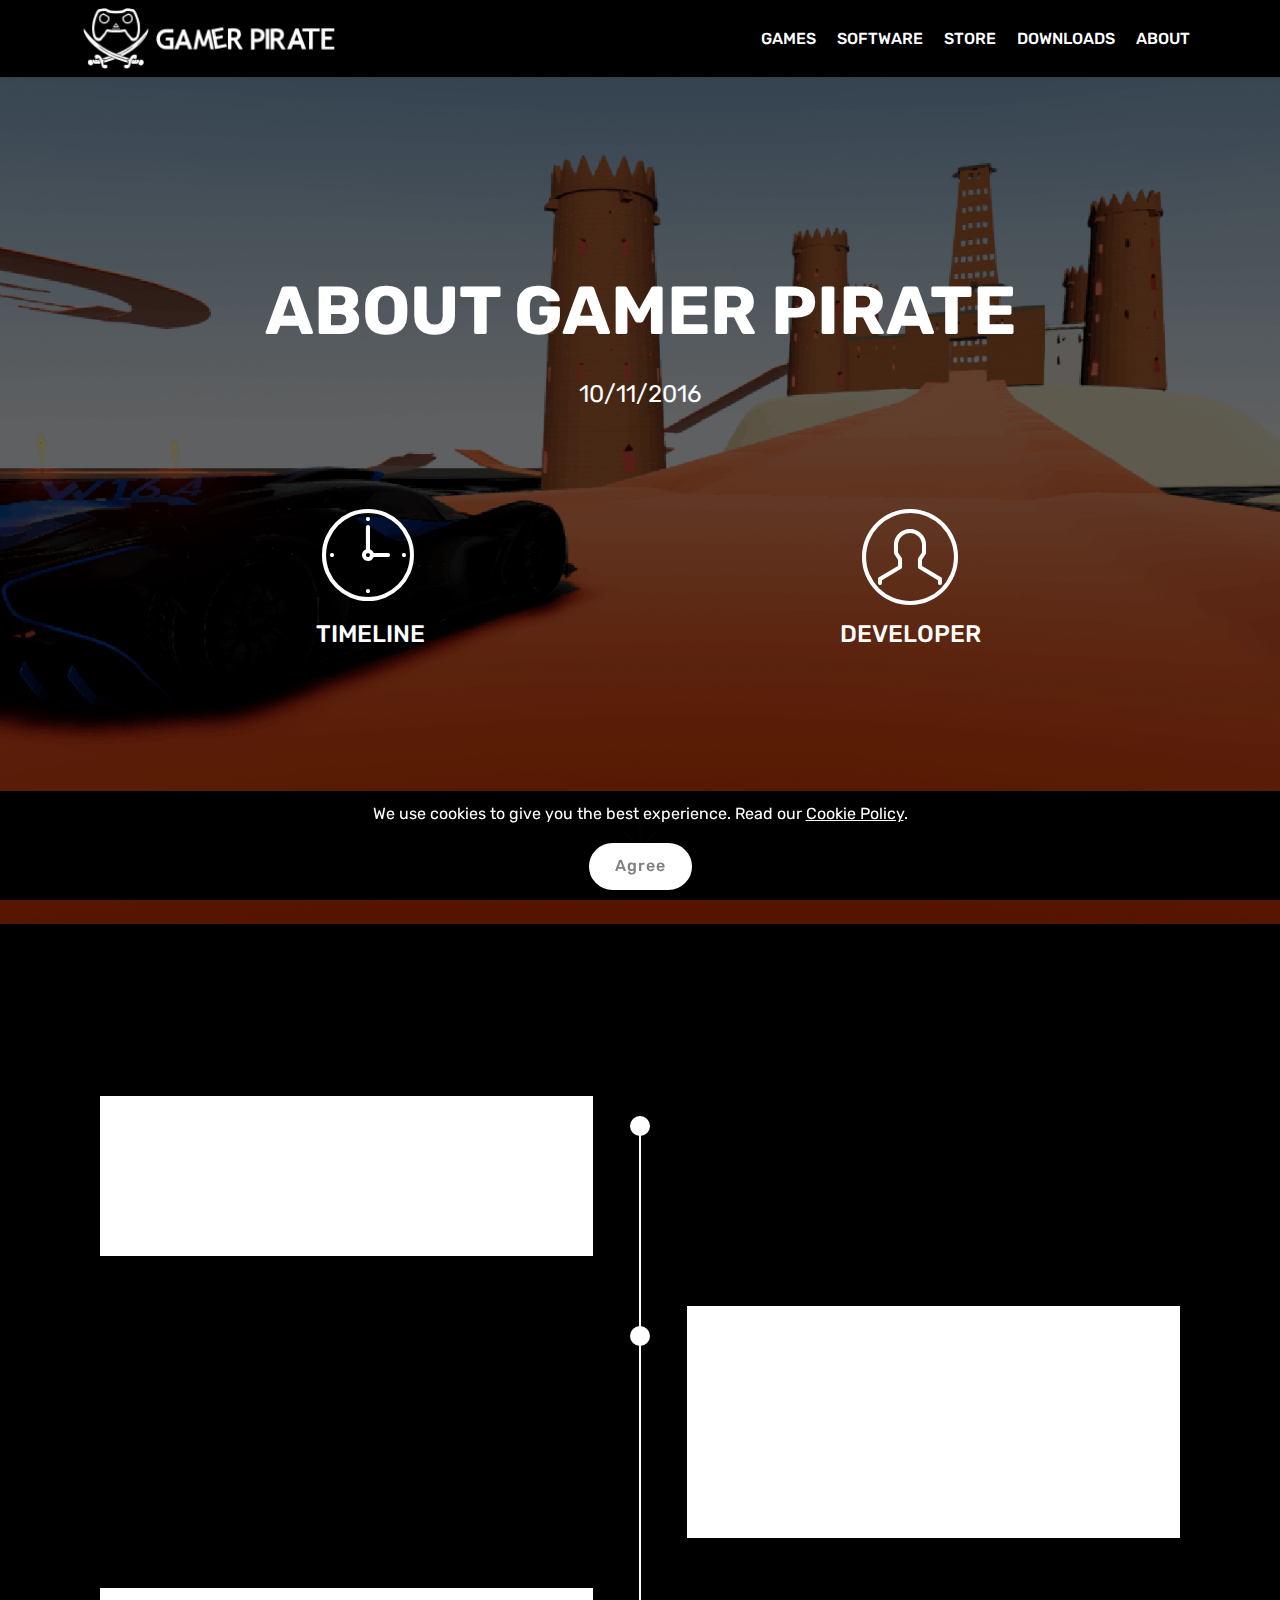
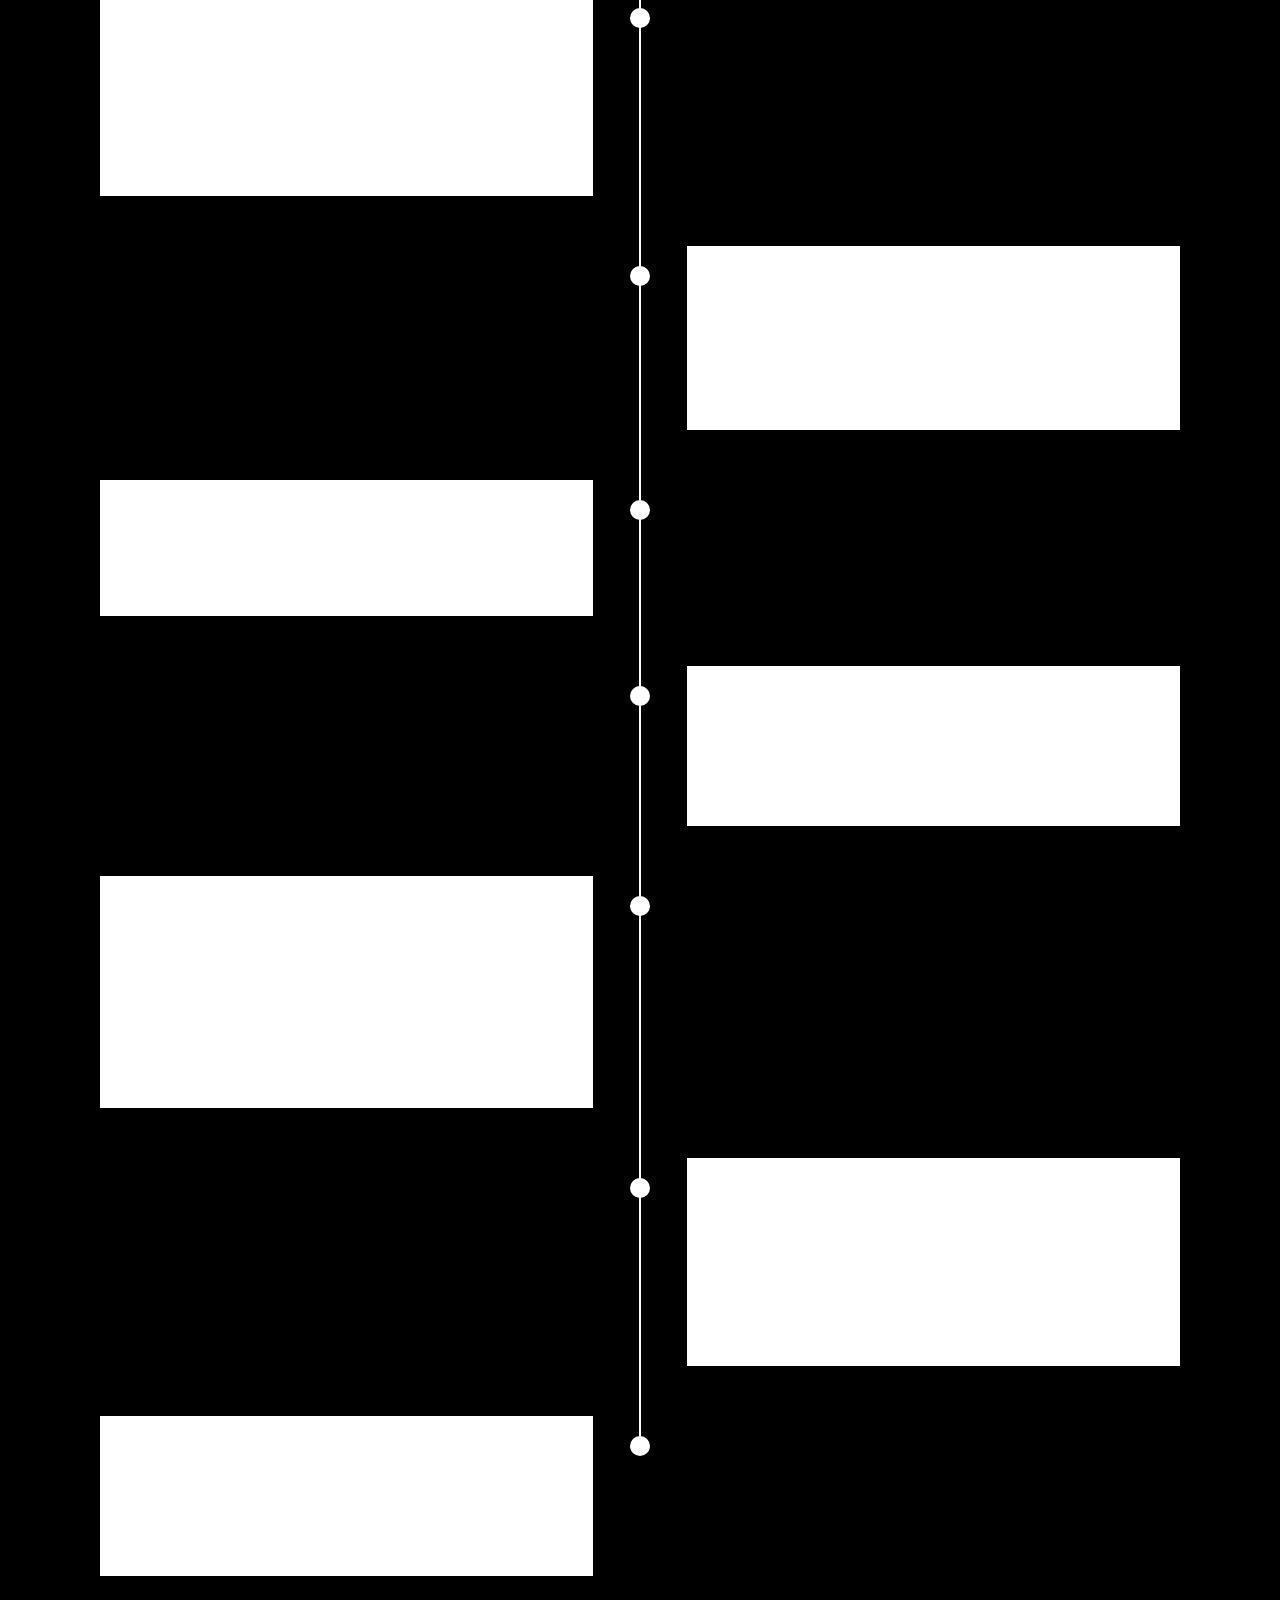
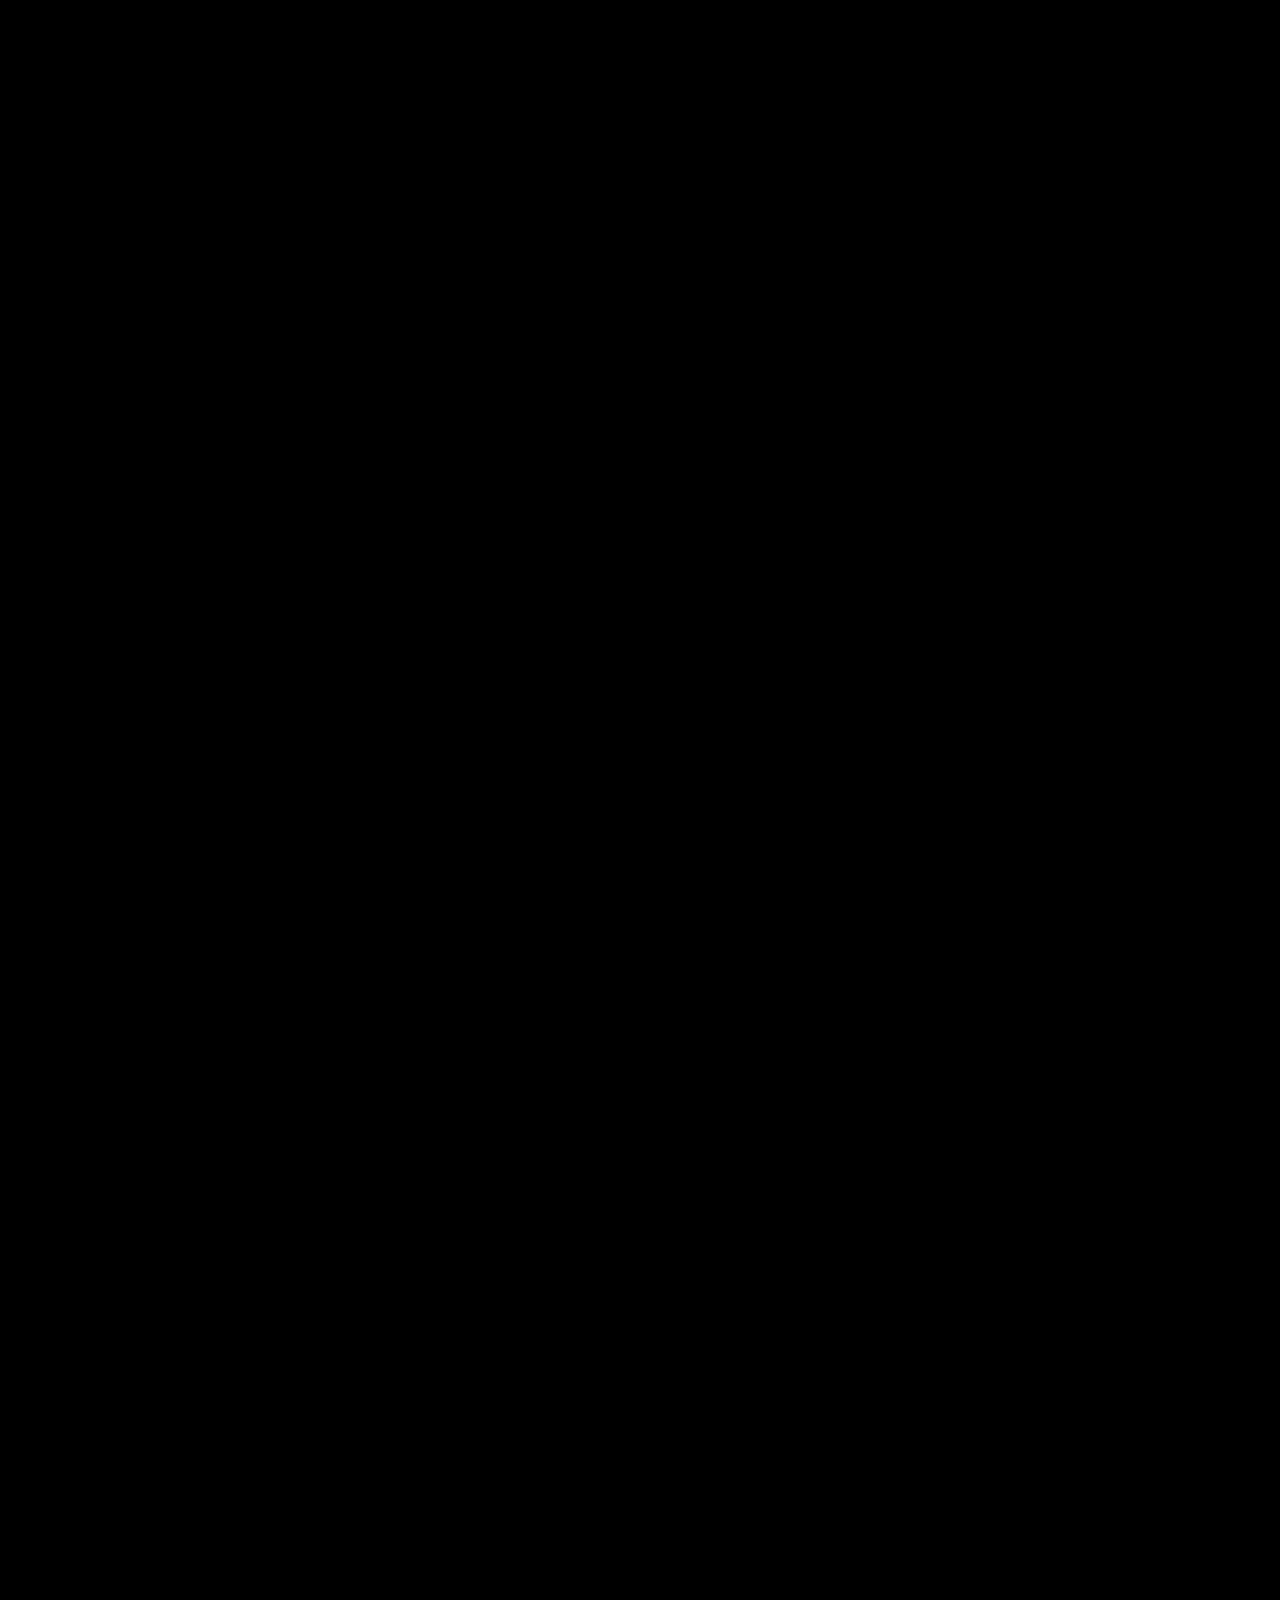
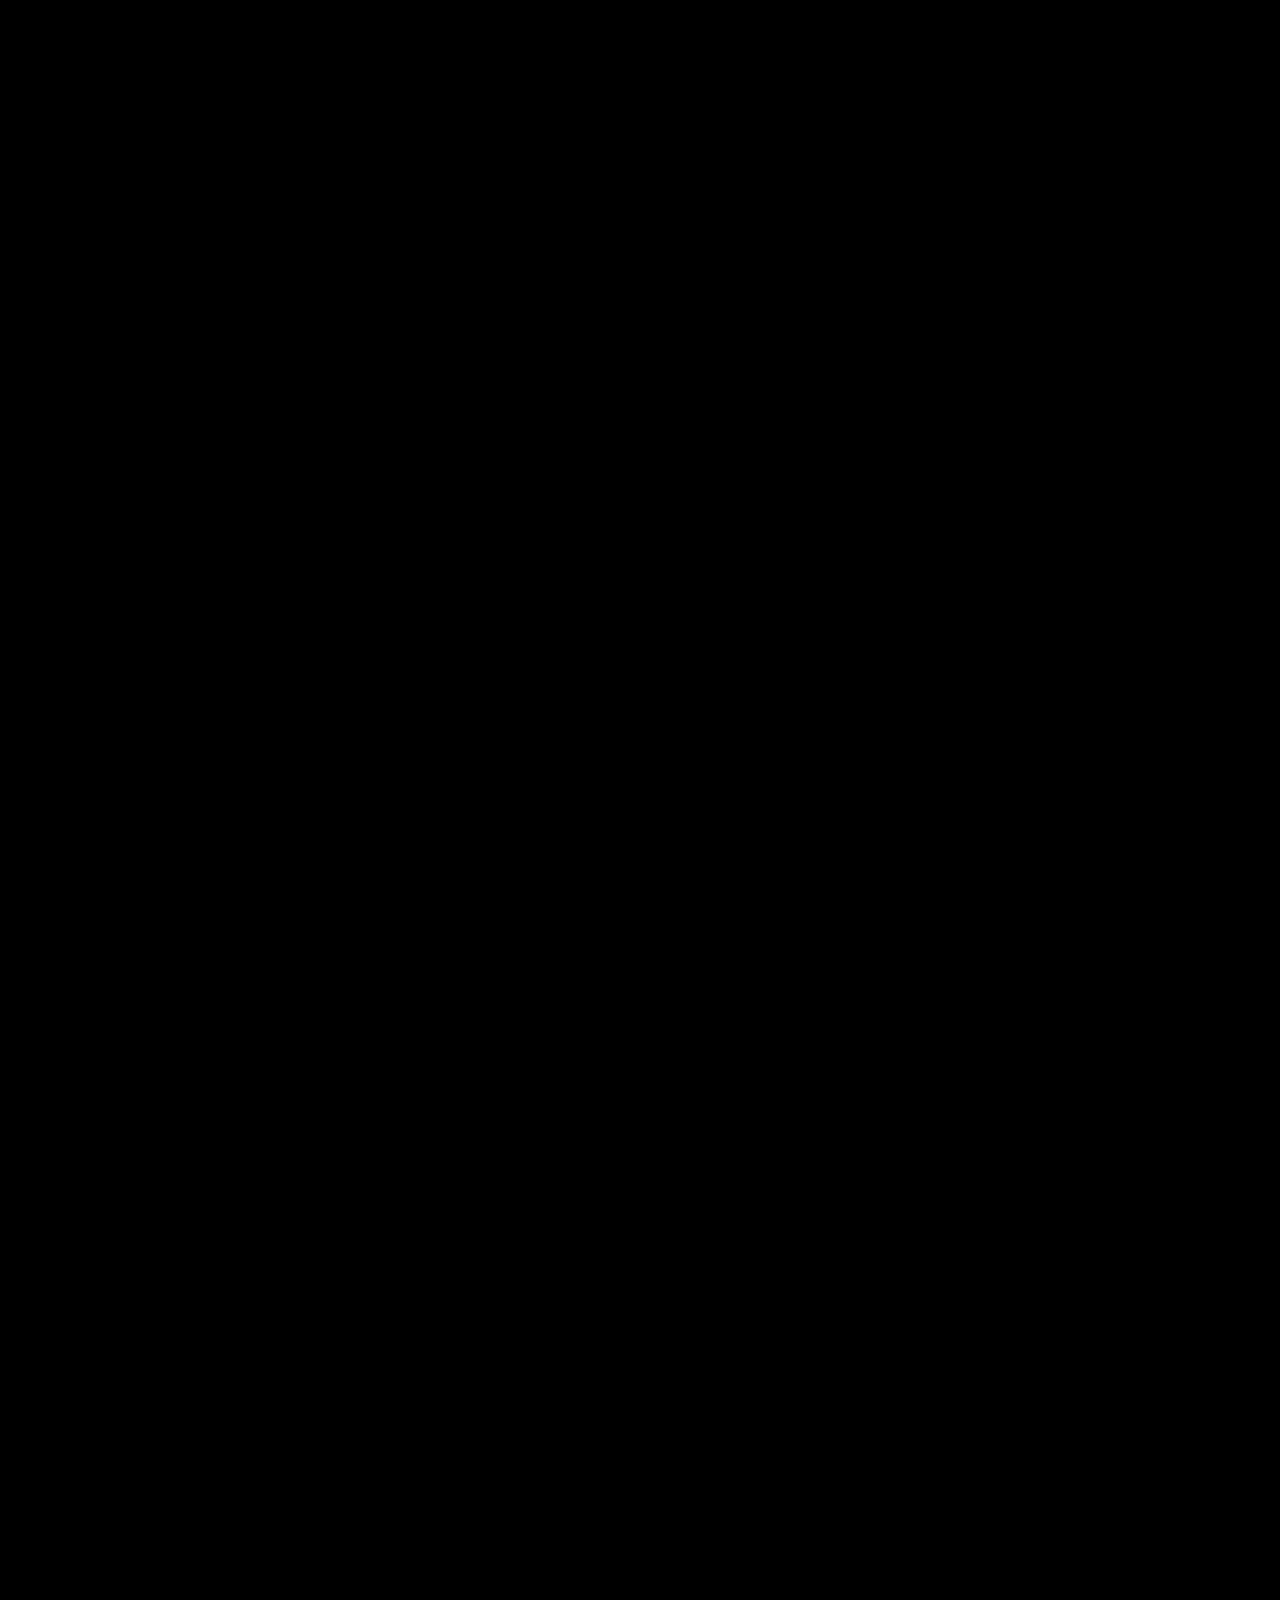
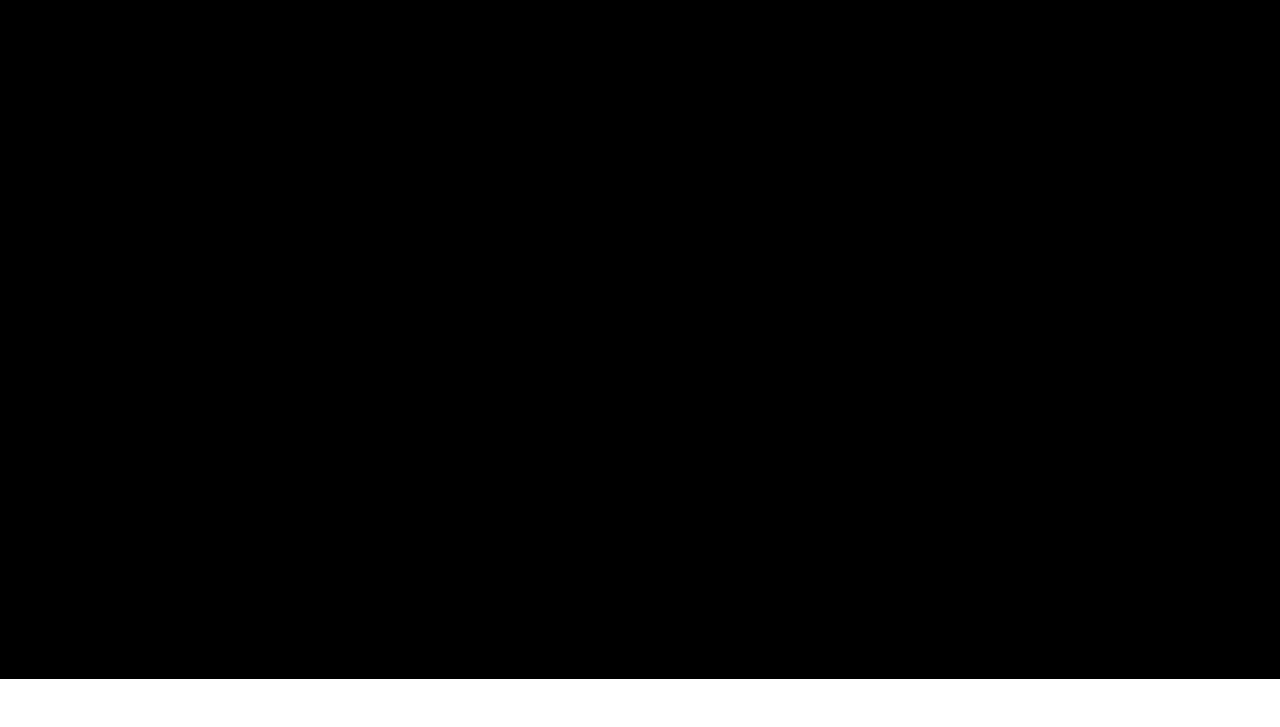
==== commit 3c5b9199: "INTENSIFIED" ====
--- a/about.html
+++ b/about.html
@@ -1,10 +1,10 @@
 <!DOCTYPE html>
 <html  >
 <head>
-  <!-- Site made with Mobirise Website Builder v5.3.10, https://mobirise.com -->
+  <!-- Site made with Mobirise Website Builder v5.4.1, https://mobirise.com -->
   <meta charset="UTF-8">
   <meta http-equiv="X-UA-Compatible" content="IE=edge">
-  <meta name="generator" content="Mobirise v5.3.10, mobirise.com">
+  <meta name="generator" content="Mobirise v5.4.1, mobirise.com">
   <meta name="viewport" content="width=device-width, initial-scale=1, minimum-scale=1">
   <link rel="shortcut icon" href="assets/images/gamer-pirate-without-text-jpg-white-128x128.png" type="image/x-icon">
   <meta name="description" content="">
@@ -313,7 +313,7 @@
                 <h2 class="align-center mbr-bold mbr-white pb-3 mbr-fonts-style display-2">
                     ABOUT GAMER PIRATE</h2>
                 <h3 class="mbr-section-subtitle align-center mbr-light mbr-white pb-3 mbr-fonts-style display-5">
-                    Gamer Pirate is a games studio made by an indie developer who has a vision of creating the best games that people will remember for years if not decades.</h3>
+                    Gamer Pirate is a casual games developer, targeting smartphones platforms. Gamer Pirate is a part of INTENSIFIED STUDIO</h3>
                 
                 
             </div>
@@ -333,7 +333,7 @@
                 <h2 class="align-center mbr-bold mbr-white pb-3 mbr-fonts-style display-1">THE MISSION</h2>
                 
                 <p class="mbr-text align-center mbr-white pb-3 mbr-fonts-style display-7">
-                    I'm on a mission of making the best cross-platform games. This is just the beginning, many things have been planned to happen in the future. I want to make the best gaming experience ever available for everyone because #GamingIsLife. <br>Currently the main plan is to "Release some nice games for smartphones, gain some money, and make these plans come real"</p>
+                    I'm on a mission of making the best casual games. This is just the beginning, many things have been planned to happen in the future. I want to make the best casual gaming experience ever available for everyone<br></p>
                 
             </div>
         </div>
@@ -370,7 +370,7 @@
               <img src="assets/images/yousif-ragab-blacksmall-832x832.jpg" alt="" title="">
             </div>
             <div class="media-content px-3 align-self-center mbr-white py-2">
-                    <p class="mbr-text testimonial-text mbr-fonts-style display-7"><span style="font-style: normal;">19 years old indie developer with 5+ years of game development experience who takes development seriously and tries to deliver the best games.</span></p>
+                    <p class="mbr-text testimonial-text mbr-fonts-style display-7"><span style="font-style: normal;">19 years old indie developer and freelancer with 5+ years of game development experience who takes development seriously and tries to deliver the best games.</span></p>
                     <p class="mbr-author-name pt-4 mb-2 mbr-fonts-style display-7">Yousif Ragab</p>
                     <p class="mbr-author-desc mbr-fonts-style display-7">CEO, Owner, Developer</p>
             </div>
@@ -403,7 +403,7 @@
     <div class="container">
         <div class="media-container-row">
             <div class="mbr-text col-12 mbr-fonts-style display-7 col-md-8"><p><strong>
-</strong></p><p><strong>• NEOSQUARE announcement (12-7-2021 Monday)<br>• HYPERSHAPE 2 release (31-5-2021 Monday)<br>• HYPERSHAPE 2 first appearance (22-5-2021 Saturday)<br>• ANTRAVITY PC release (21-5-2021 Friday)<br>• NEOSPHERE PC release (18-5-2021 Tuesday)<br>• Watch Out Remake (3-5-2021 Monday)<br>• New Logo Redesign (5-3-2021 Friday)<br>• Driving Insanity PC release (26-4-2021 Monday)<br>• Software page in website (2-3-2021 Tuesday)<br>• HYPERSHAPE HARDCORE EDITION release (20-1-2021 Wednesday)<br>• ANTRAVITY 2 PC release (15-1-2021 Friday)<br>• Line Connect release (14-1-2021 Thursday)<br>• ANTRAVITY 2 release (12-1-2021 Tuesday)<br>• HYPERSHAPE release (29-12-2020 Thursday)<br>• Driving Insanity out of early access (28-12-2020 Monday)<br>• Gamer Pirate Downloads remake&nbsp; (27-11-2020 Friday)<br>• Brakes Are Out release for Windows and Linux (20-11-2020 Friday)<br>• Just Escape release (10-10-2020 Saturday)<br>• Gamer Pirate Store remake (12-9-2020 Saturday)<br>• Driving Insanity Early Access release (20-8-2020 Thursday)<br>• Brakes Are Out release on Google Play (6-5-2020 Wednesday)<br>• Brakes Are Out announcement (5-5-2020 Tuesday)<br>• NEOSPHERE release on Google Play (28-4-2020 Tuesday)<br>• NEOSPHERE announcement (26-4-2020 Sunday)<br>• First use of "Unleash Your Inner Gamer" slogan (14-8-2019 Wednesday)<br>• ANTRAVITY release on Google Play (9-8-2019 Thursday)<br>• Downloads website release (30-7-2019 Tuesday)<br>• Watch Out removed from Tizen, and Windows (29-7-2019 Monday)<br>• ANTRAVITY announce (15-7-2019 Monday)&nbsp;<br></strong><strong>• Gamer Pirate Launcher Beta release (14-6-2019 Friday)&nbsp;<br></strong><strong>• Gamer Pirate Online Store (29-3-2018 Friday)​ &nbsp;&nbsp;<br></strong><strong>• New Watch Out website launched (10-1-2018 Thursday)​ &nbsp;<br></strong><strong>• Watch Out released on Google Play (9-1-2018 Wednesday)​ &nbsp;<br></strong><strong>• Bought a Google Play Store ID (7-1-2018 Monday)​ &nbsp;&nbsp;<br></strong><strong>• Gamer Pirate new Blog Launched ​(13-10-2018 Saturday)​ &nbsp;&nbsp;<br></strong><strong>• Gamer Pirate Forum Launched ​(4-10-2018 Thursday)​ &nbsp;<br></strong><strong>• New Website Launched ​(4-10-2018 Thursday)​&nbsp;<br></strong><strong>• Twitter page created (3-10-2018 Wednesday)&nbsp;<br></strong><strong>• Watch Out Ultimate Edition Release (Itch.io 1-8-2018 Wednesday)​&nbsp;<br></strong><strong>• Removed all Arcade Games (24-7-2018 Tuesday)&nbsp;<br></strong><strong>• Gamer Pirate Arcade website Suspended (24-7-2018 Tuesday)&nbsp;<br></strong><strong>• Watch Out Ultimate Edition Release (22-7-2018 Sunday)​&nbsp;<br></strong><strong>• Gamer Pirate Launcher Alpha release (14-7-2018 Saturday)&nbsp;<br></strong><strong>• Watch Out PC edition Release (Itch.io 18-6-2018 Monday)​&nbsp;<br></strong><strong>• Black and White 2 Release on Galaxy Apps ( 6-6-2018 Wednesday)&nbsp;<br></strong><strong>​• Black and White 2 Release on Tizen Store ( 1-6-2018 Friday)&nbsp;<br></strong><strong>• Gamer Pirate Arcade website launched (23-5-2018 Tuesday)&nbsp;<br></strong><strong>• Marbles Playground Mobile Version release ( 6-5-2018 Sunday)&nbsp;<br></strong><strong>• Marbles Playground release ( 1-4-2018 Sunday)&nbsp;<br></strong><strong>• Gamer Pirate On Patreon (7-3-2017 Wednesday)&nbsp;<br></strong><strong>• Marbles Playground Early Access ( 26-1-2018 Friday)&nbsp;<br></strong><strong>• Marbles Playground website launched ( 16-1-2018 Tuesday)&nbsp;<br></strong><strong>• Marbles Playground Announced ( 3-1-2018 Wednesday)&nbsp;<br></strong><strong>• Gamer Pirate 1st year anniversary (10-11-2017 Friday)&nbsp;<br></strong><strong>• Watch Out Release (Amazon 11-10-2017 Wednesday)&nbsp;<br></strong><strong>• Watch Out PC edition Release ( 29-9-2017 Friday)&nbsp;<br></strong><strong>• Watch Out Release (Tizen 28-8-2017 Monday)&nbsp;<br></strong><strong>• SHOOT! release (Tizen 28-8-2017 Monday)&nbsp;<br></strong><strong>• Watch Out PC edition Announced ( 13-8-2017 Sunday)&nbsp;<br></strong><strong>• Watch Out Egyptian edition Announced ( 6-8-2017 Tuesday)&nbsp;<br></strong><strong>• Watch Out Announced ( 26-7-2017 Tuesday)&nbsp;<br></strong><strong>• Watch Out website launched ( 26-7-2017 Tuesday)&nbsp;<br></strong><strong>​• Black and White Suspended on amazon ( 11-7-2017 Tuesday)&nbsp;<br></strong><strong>• Ultimate Editions discontinued ( 23-6-2017 Friday)&nbsp;<br></strong><strong>• Line Connect release (website, galaxy apps, tizen 22-6-2017 Thursday)&nbsp;<br></strong><strong>• Black and White release (amazon 3-6-2017 Tuesday)&nbsp;<br></strong><strong>​• gamer pirate blog start ( 23-5-2017 Tuesday)&nbsp;<br></strong><strong>• SHOOT! release (website, Galaxy Apps 20-5-2017, Saturday)&nbsp;<br></strong><strong>• (UE) bomb 2.5 release (24-4-2017 Monday)&nbsp;<br></strong><strong>​• Wall Escape release (Tizen Store 20-4-2017 Thursday)&nbsp;<br></strong><strong>• (UE) bomb 2.0 release (17-4-2017 Monday)&nbsp;<br></strong><strong>• Wall Escape release (Website, Galaxy Apps 13-4-2017 Thursday)<br></strong><strong>• Black and White release (Galaxy Apps 5-4-2017 Wednesday)&nbsp;<br></strong><strong>• Black and White release (Tizen Store 8-3-2017 Wednesday)&nbsp;<br></strong><strong>• Black and White release (Website 1-3-2017 Wednesday)&nbsp;<br></strong><strong>• (UE) Attractive 1.0 release ( 1-3-2017 Wednesday)&nbsp;<br></strong><strong>• Ultimate Edition start ( 1-3-2017 Wednesday)&nbsp;<br></strong><strong>• Gamer Pirate start (10-11-2016 Thursday)</strong></p></div>
+</strong></p><p><strong>• Gamer Pirate is now a part of INTENSIFIED STUDIO (25-8-2021 Wednesday)<br>• NEOSQUARE announcement (12-7-2021 Monday)<br>• HYPERSHAPE 2 release (31-5-2021 Monday)<br>• HYPERSHAPE 2 first appearance (22-5-2021 Saturday)<br>• ANTRAVITY PC release (21-5-2021 Friday)<br>• NEOSPHERE PC release (18-5-2021 Tuesday)<br>• Watch Out Remake (3-5-2021 Monday)<br>• New Logo Redesign (5-3-2021 Friday)<br>• Driving Insanity PC release (26-4-2021 Monday)<br>• Software page in website (2-3-2021 Tuesday)<br>• HYPERSHAPE HARDCORE EDITION release (20-1-2021 Wednesday)<br>• ANTRAVITY 2 PC release (15-1-2021 Friday)<br>• Line Connect release (14-1-2021 Thursday)<br>• ANTRAVITY 2 release (12-1-2021 Tuesday)<br>• HYPERSHAPE release (29-12-2020 Thursday)<br>• Driving Insanity out of early access (28-12-2020 Monday)<br>• Gamer Pirate Downloads remake&nbsp; (27-11-2020 Friday)<br>• Brakes Are Out release for Windows and Linux (20-11-2020 Friday)<br>• Just Escape release (10-10-2020 Saturday)<br>• Gamer Pirate Store remake (12-9-2020 Saturday)<br>• Driving Insanity Early Access release (20-8-2020 Thursday)<br>• Brakes Are Out release on Google Play (6-5-2020 Wednesday)<br>• Brakes Are Out announcement (5-5-2020 Tuesday)<br>• NEOSPHERE release on Google Play (28-4-2020 Tuesday)<br>• NEOSPHERE announcement (26-4-2020 Sunday)<br>• First use of "Unleash Your Inner Gamer" slogan (14-8-2019 Wednesday)<br>• ANTRAVITY release on Google Play (9-8-2019 Thursday)<br>• Downloads website release (30-7-2019 Tuesday)<br>• Watch Out removed from Tizen, and Windows (29-7-2019 Monday)<br>• ANTRAVITY announce (15-7-2019 Monday)&nbsp;<br></strong><strong>• Gamer Pirate Launcher Beta release (14-6-2019 Friday)&nbsp;<br></strong><strong>• Gamer Pirate Online Store (29-3-2018 Friday)​ &nbsp;&nbsp;<br></strong><strong>• New Watch Out website launched (10-1-2018 Thursday)​ &nbsp;<br></strong><strong>• Watch Out released on Google Play (9-1-2018 Wednesday)​ &nbsp;<br></strong><strong>• Bought a Google Play Store ID (7-1-2018 Monday)​ &nbsp;&nbsp;<br></strong><strong>• Gamer Pirate new Blog Launched ​(13-10-2018 Saturday)​ &nbsp;&nbsp;<br></strong><strong>• Gamer Pirate Forum Launched ​(4-10-2018 Thursday)​ &nbsp;<br></strong><strong>• New Website Launched ​(4-10-2018 Thursday)​&nbsp;<br></strong><strong>• Twitter page created (3-10-2018 Wednesday)&nbsp;<br></strong><strong>• Watch Out Ultimate Edition Release (Itch.io 1-8-2018 Wednesday)​&nbsp;<br></strong><strong>• Removed all Arcade Games (24-7-2018 Tuesday)&nbsp;<br></strong><strong>• Gamer Pirate Arcade website Suspended (24-7-2018 Tuesday)&nbsp;<br></strong><strong>• Watch Out Ultimate Edition Release (22-7-2018 Sunday)​&nbsp;<br></strong><strong>• Gamer Pirate Launcher Alpha release (14-7-2018 Saturday)&nbsp;<br></strong><strong>• Watch Out PC edition Release (Itch.io 18-6-2018 Monday)​&nbsp;<br></strong><strong>• Black and White 2 Release on Galaxy Apps ( 6-6-2018 Wednesday)&nbsp;<br></strong><strong>​• Black and White 2 Release on Tizen Store ( 1-6-2018 Friday)&nbsp;<br></strong><strong>• Gamer Pirate Arcade website launched (23-5-2018 Tuesday)&nbsp;<br></strong><strong>• Marbles Playground Mobile Version release ( 6-5-2018 Sunday)&nbsp;<br></strong><strong>• Marbles Playground release ( 1-4-2018 Sunday)&nbsp;<br></strong><strong>• Gamer Pirate On Patreon (7-3-2017 Wednesday)&nbsp;<br></strong><strong>• Marbles Playground Early Access ( 26-1-2018 Friday)&nbsp;<br></strong><strong>• Marbles Playground website launched ( 16-1-2018 Tuesday)&nbsp;<br></strong><strong>• Marbles Playground Announced ( 3-1-2018 Wednesday)&nbsp;<br></strong><strong>• Gamer Pirate 1st year anniversary (10-11-2017 Friday)&nbsp;<br></strong><strong>• Watch Out Release (Amazon 11-10-2017 Wednesday)&nbsp;<br></strong><strong>• Watch Out PC edition Release ( 29-9-2017 Friday)&nbsp;<br></strong><strong>• Watch Out Release (Tizen 28-8-2017 Monday)&nbsp;<br></strong><strong>• SHOOT! release (Tizen 28-8-2017 Monday)&nbsp;<br></strong><strong>• Watch Out PC edition Announced ( 13-8-2017 Sunday)&nbsp;<br></strong><strong>• Watch Out Egyptian edition Announced ( 6-8-2017 Tuesday)&nbsp;<br></strong><strong>• Watch Out Announced ( 26-7-2017 Tuesday)&nbsp;<br></strong><strong>• Watch Out website launched ( 26-7-2017 Tuesday)&nbsp;<br></strong><strong>​• Black and White Suspended on amazon ( 11-7-2017 Tuesday)&nbsp;<br></strong><strong>• Ultimate Editions discontinued ( 23-6-2017 Friday)&nbsp;<br></strong><strong>• Line Connect release (website, galaxy apps, tizen 22-6-2017 Thursday)&nbsp;<br></strong><strong>• Black and White release (amazon 3-6-2017 Tuesday)&nbsp;<br></strong><strong>​• gamer pirate blog start ( 23-5-2017 Tuesday)&nbsp;<br></strong><strong>• SHOOT! release (website, Galaxy Apps 20-5-2017, Saturday)&nbsp;<br></strong><strong>• (UE) bomb 2.5 release (24-4-2017 Monday)&nbsp;<br></strong><strong>​• Wall Escape release (Tizen Store 20-4-2017 Thursday)&nbsp;<br></strong><strong>• (UE) bomb 2.0 release (17-4-2017 Monday)&nbsp;<br></strong><strong>• Wall Escape release (Website, Galaxy Apps 13-4-2017 Thursday)<br></strong><strong>• Black and White release (Galaxy Apps 5-4-2017 Wednesday)&nbsp;<br></strong><strong>• Black and White release (Tizen Store 8-3-2017 Wednesday)&nbsp;<br></strong><strong>• Black and White release (Website 1-3-2017 Wednesday)&nbsp;<br></strong><strong>• (UE) Attractive 1.0 release ( 1-3-2017 Wednesday)&nbsp;<br></strong><strong>• Ultimate Edition start ( 1-3-2017 Wednesday)&nbsp;<br></strong><strong>• Gamer Pirate start (10-11-2016 Thursday)</strong></p></div>
         </div>
     </div>
 </section>
@@ -419,7 +419,7 @@
             <div class="col-md-1 col-6">
                 <div class="media-wrap">
                     <a href="index.html">
-                        <img src="assets/images/footerlogo-150x150.png" alt="">
+                        <img src="assets/images/gamer-pirate-logo-fixed-intensified-300x167.png" alt="">
                     </a>
                 </div>
             </div>
@@ -438,7 +438,7 @@
             <div class="media-container-row">
                 <div class="col-md-6 copyright">
                     <p class="mbr-text mbr-fonts-style display-7">© 2021 Gamer Pirate Games. All rights reserved. 
-<br>Unleash Your Inner Gamer™</p>
+<br>Unleash Your Inner Gamer™<br>Gamer Pirate Games, an <a href="https://intensified.githu.io" class="text-primary" target="_blank">Intensified Games Studio</a></p>
                 </div>
                 <div class="col-md-6">
                     <div class="social-list align-right">
@@ -457,13 +457,9 @@
                                 <span class="mbr-iconfont mbr-iconfont-social socicon-blogger socicon" style="color: rgb(255, 255, 255); fill: rgb(255, 255, 255);"></span>
                             </a>
                         </div>
-                        <div class="soc-item">
-                            <a href="https://discord.gg/Hw2QfGM" target="_blank">
-                                <span class="mbr-iconfont mbr-iconfont-social socicon-discord socicon" style="color: rgb(255, 255, 255); fill: rgb(255, 255, 255);"></span>
-                            </a>
-                        </div>
                         
                         
+                        
                     </div>
                 </div>
             </div>
@@ -472,7 +468,7 @@
         </div>
 
     </div>
-</section><section style="background-color: #fff; font-family: -apple-system, BlinkMacSystemFont, 'Segoe UI', 'Roboto', 'Helvetica Neue', Arial, sans-serif; color:#aaa; font-size:12px; padding: 0; align-items: center; display: flex;"><a href="https://mobirise.site/k" style="flex: 1 1; height: 3rem; padding-left: 1rem;"></a><p style="flex: 0 0 auto; margin:0; padding-right:1rem;"><a href="https://mobirise.site/d" style="color:#aaa;">The website</a> was started with Mobirise</p></section><script src="assets/web/assets/jquery/jquery.min.js"></script>  <script src="assets/popper/popper.min.js"></script>  <script src="assets/bootstrap/js/bootstrap.min.js"></script>  <script src="assets/web/assets/cookies-alert-plugin/cookies-alert-core.js"></script>  <script src="assets/web/assets/cookies-alert-plugin/cookies-alert-script.js"></script>  <script src="assets/tether/tether.min.js"></script>  <script src="assets/smoothscroll/smooth-scroll.js"></script>  <script src="assets/viewportchecker/jquery.viewportchecker.js"></script>  <script src="assets/dropdown/js/nav-dropdown.js"></script>  <script src="assets/dropdown/js/navbar-dropdown.js"></script>  <script src="assets/touchswipe/jquery.touch-swipe.min.js"></script>  <script src="assets/vimeoplayer/jquery.mb.vimeo_player.js"></script>  <script src="assets/theme/js/script.js"></script>  
+</section><section style="background-color: #fff; font-family: -apple-system, BlinkMacSystemFont, 'Segoe UI', 'Roboto', 'Helvetica Neue', Arial, sans-serif; color:#aaa; font-size:12px; padding: 0; align-items: center; display: flex;"><a href="https://mobirise.site/w" style="flex: 1 1; height: 3rem; padding-left: 1rem;"></a><p style="flex: 0 0 auto; margin:0; padding-right:1rem;">Mobirise website maker - <a href="https://mobirise.site/o" style="color:#aaa;">Go now</a></p></section><script src="assets/popper/popper.min.js"></script>  <script src="assets/web/assets/jquery/jquery.min.js"></script>  <script src="assets/bootstrap/js/bootstrap.min.js"></script>  <script src="assets/web/assets/cookies-alert-plugin/cookies-alert-core.js"></script>  <script src="assets/web/assets/cookies-alert-plugin/cookies-alert-script.js"></script>  <script src="assets/tether/tether.min.js"></script>  <script src="assets/smoothscroll/smooth-scroll.js"></script>  <script src="assets/viewportchecker/jquery.viewportchecker.js"></script>  <script src="assets/dropdown/js/nav-dropdown.js"></script>  <script src="assets/dropdown/js/navbar-dropdown.js"></script>  <script src="assets/touchswipe/jquery.touch-swipe.min.js"></script>  <script src="assets/vimeoplayer/jquery.mb.vimeo_player.js"></script>  <script src="assets/theme/js/script.js"></script>  
   
   
 <input name="cookieData" type="hidden" data-cookie-customDialogSelector='null' data-cookie-colorText='#ffffff' data-cookie-colorBg='rgba(0, 0, 0, 0.99)' data-cookie-textButton='Agree' data-cookie-colorButton='' data-cookie-colorLink='#ffffff' data-cookie-underlineLink='true' data-cookie-text="We use cookies to give you the best experience. Read our <a href='cookiepolicy.html'>Cookie Policy</a>.">
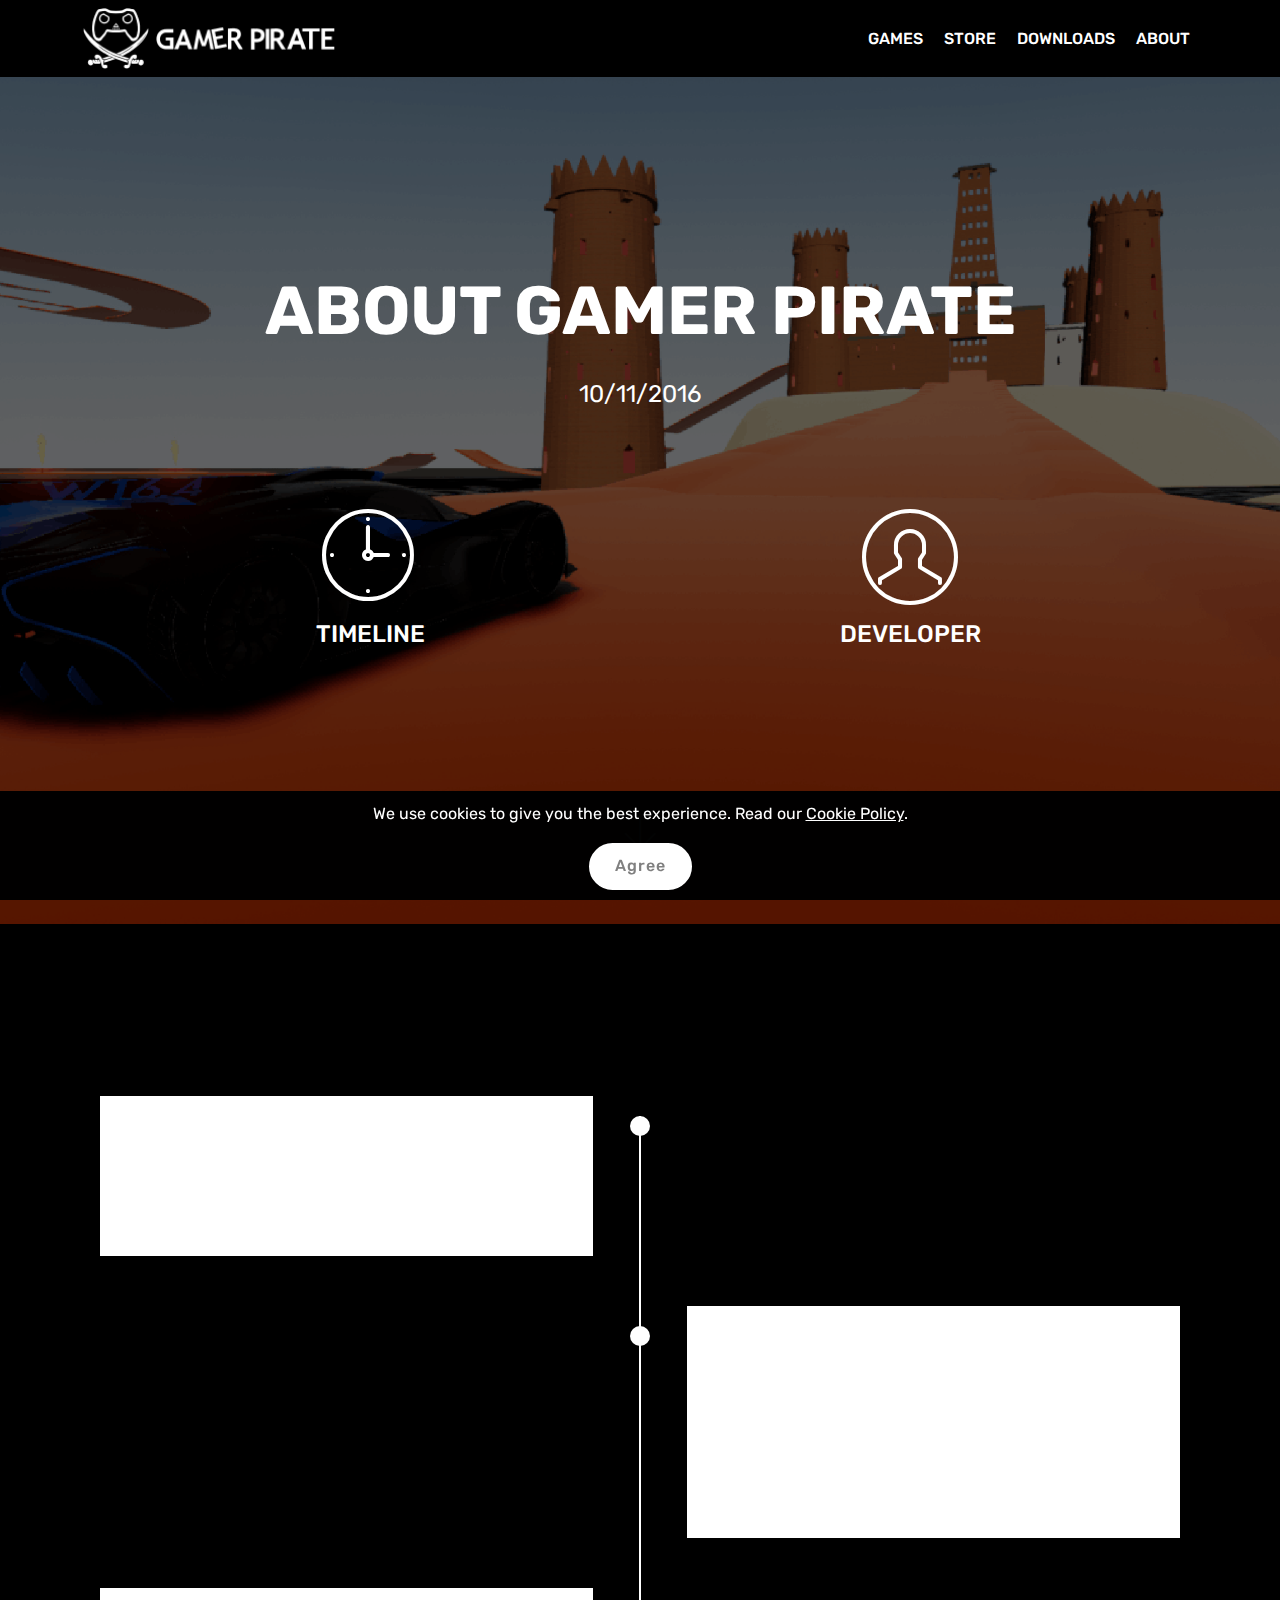
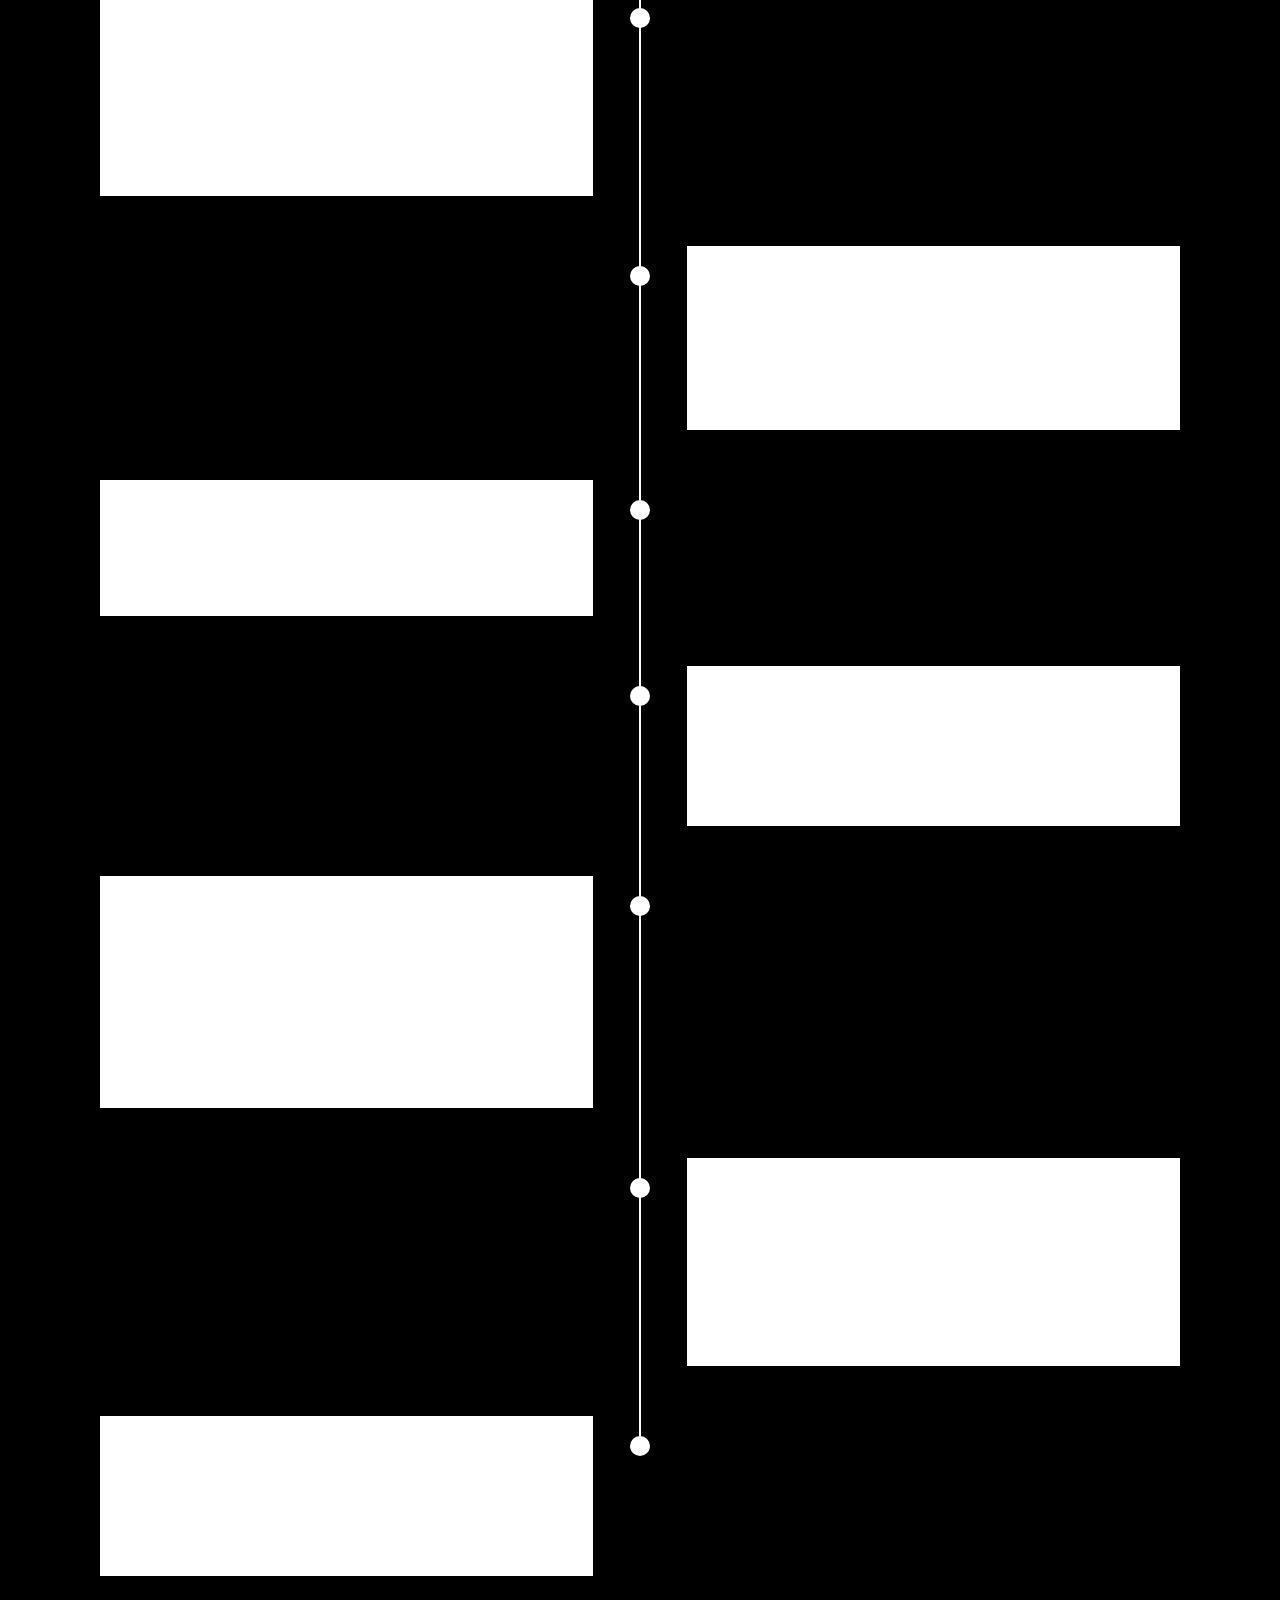
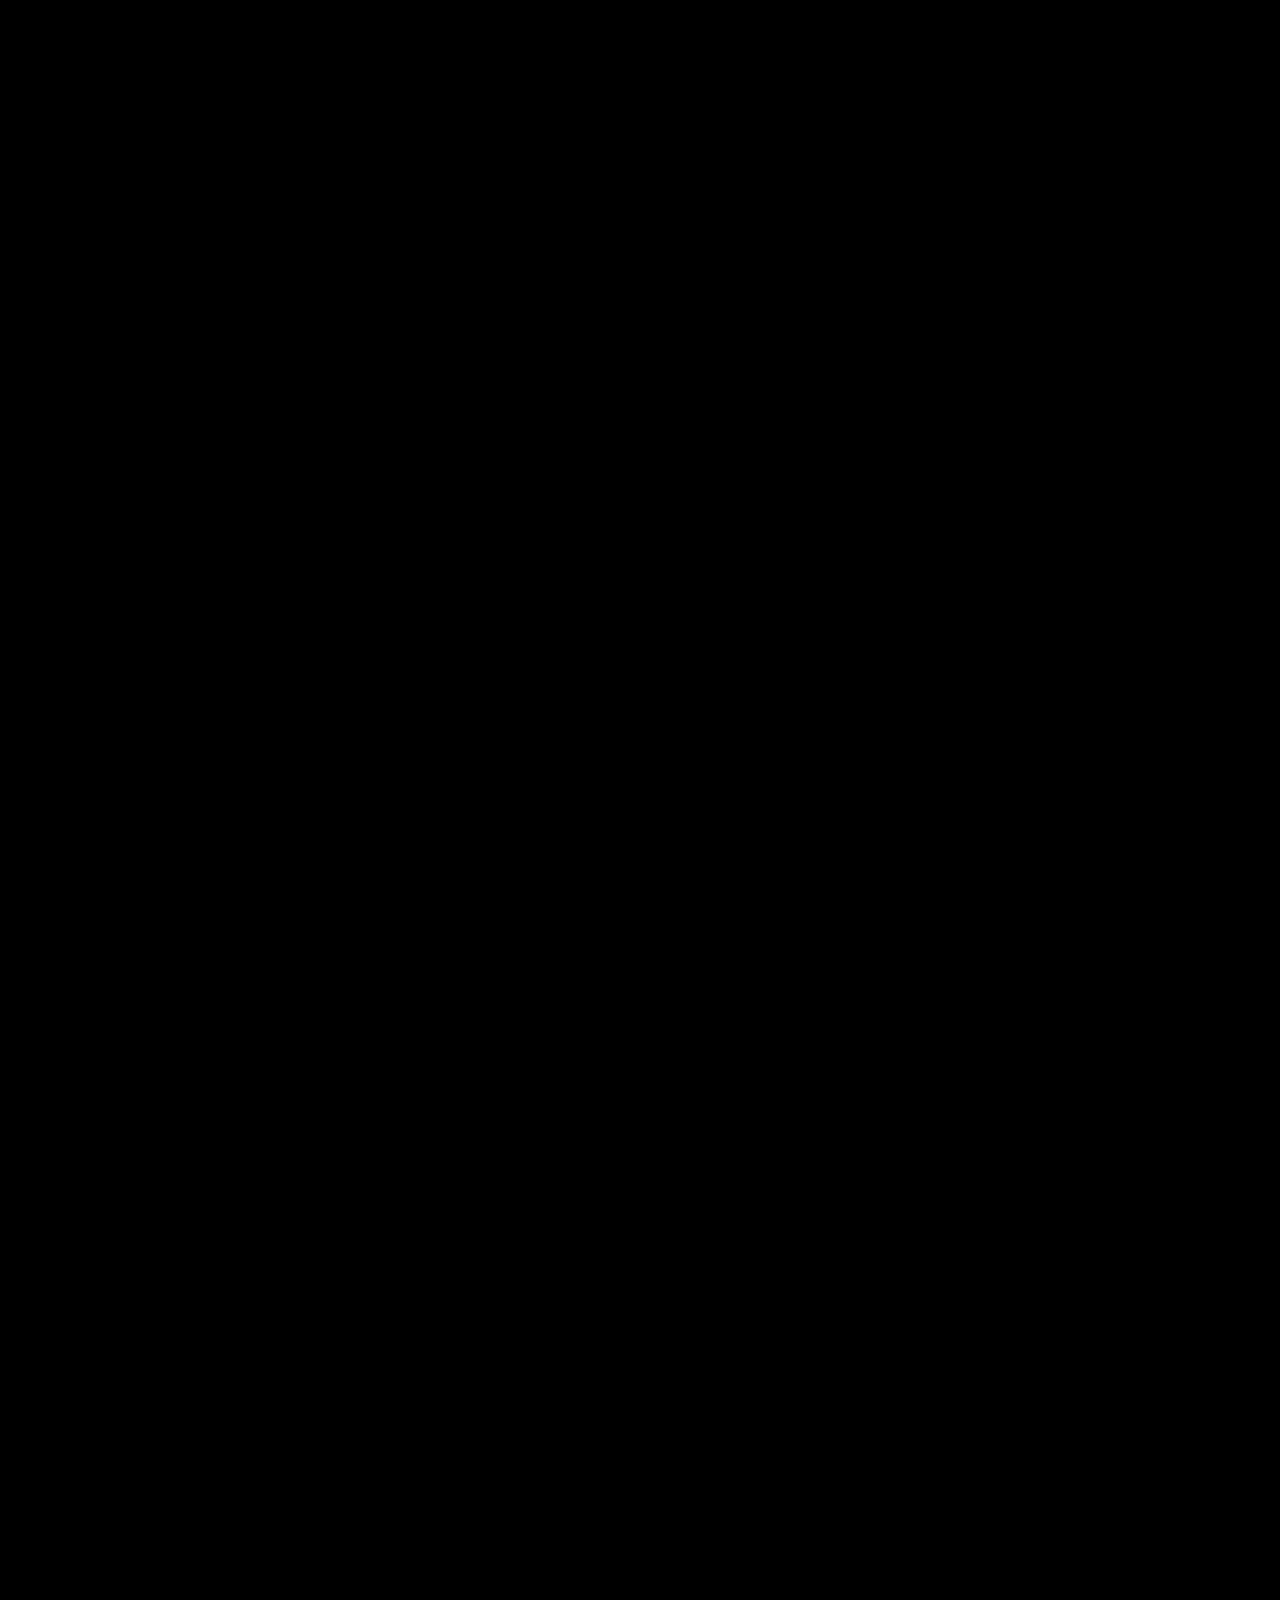
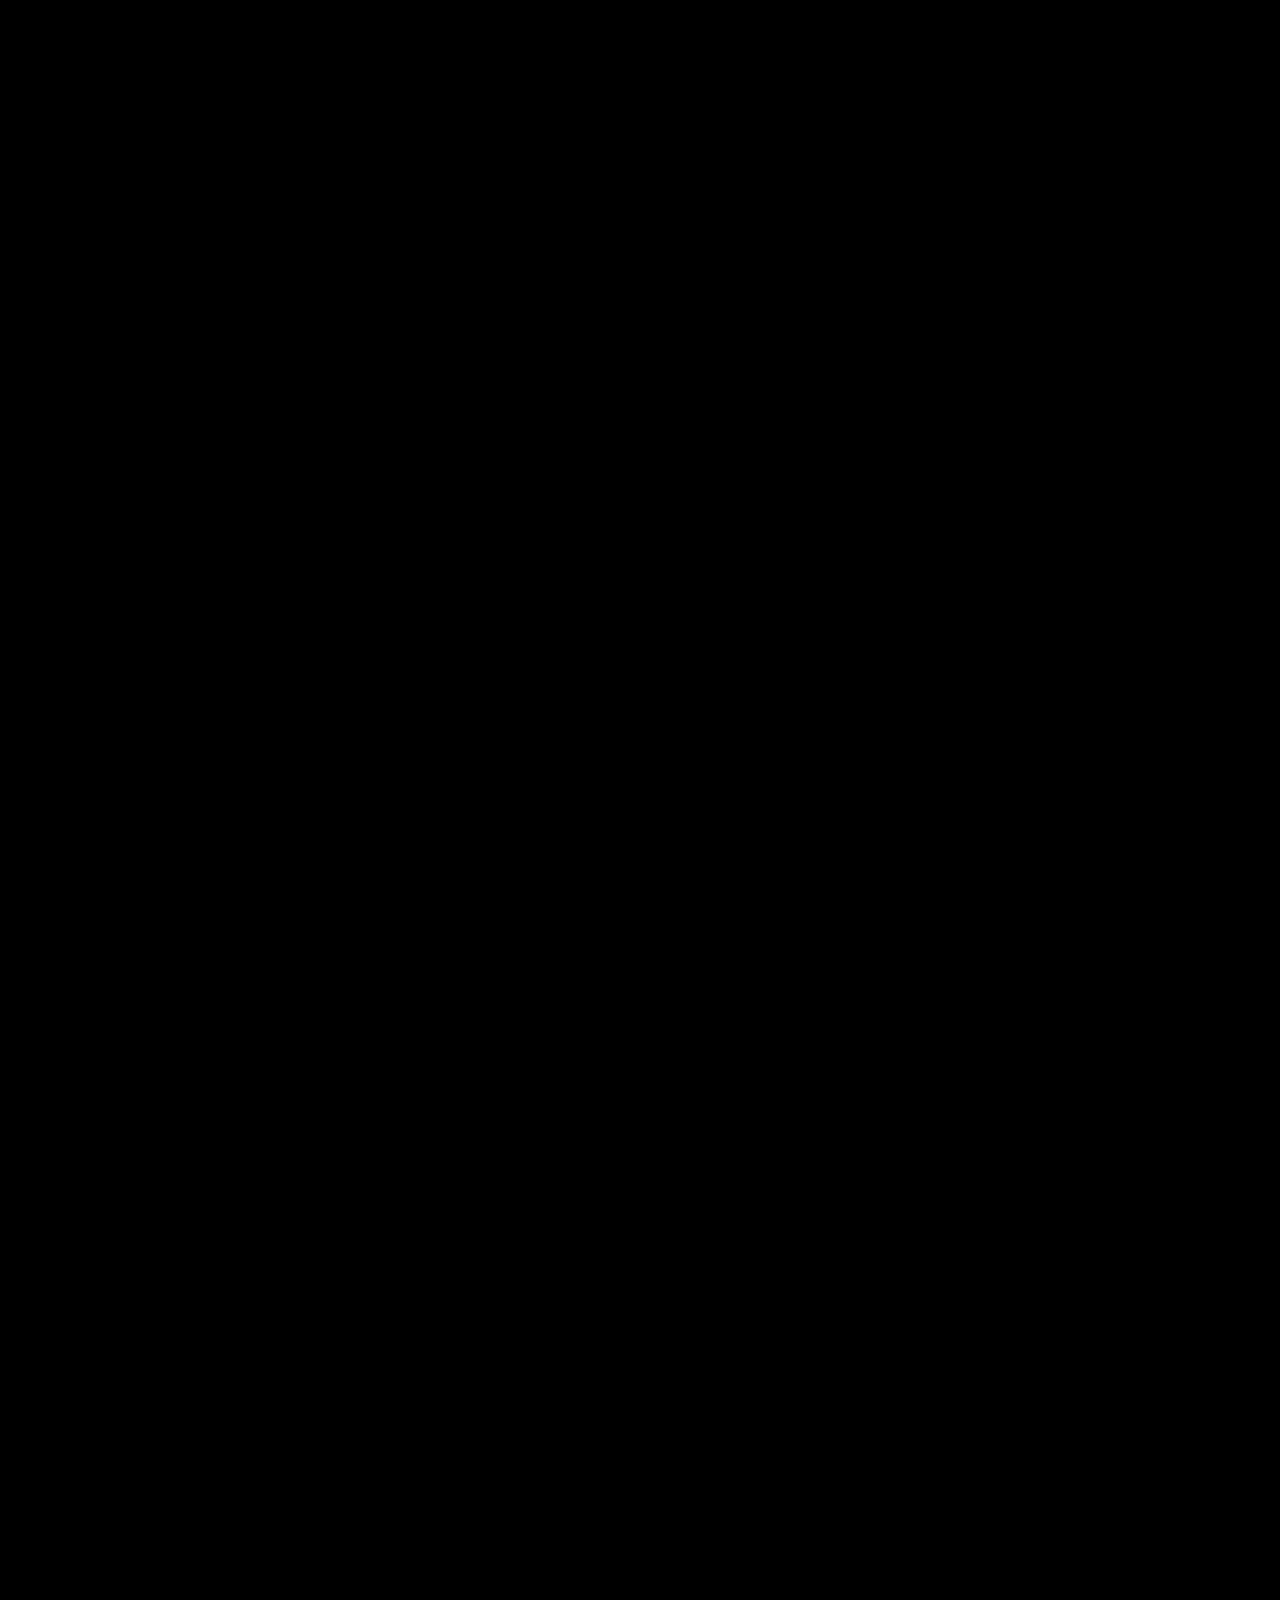
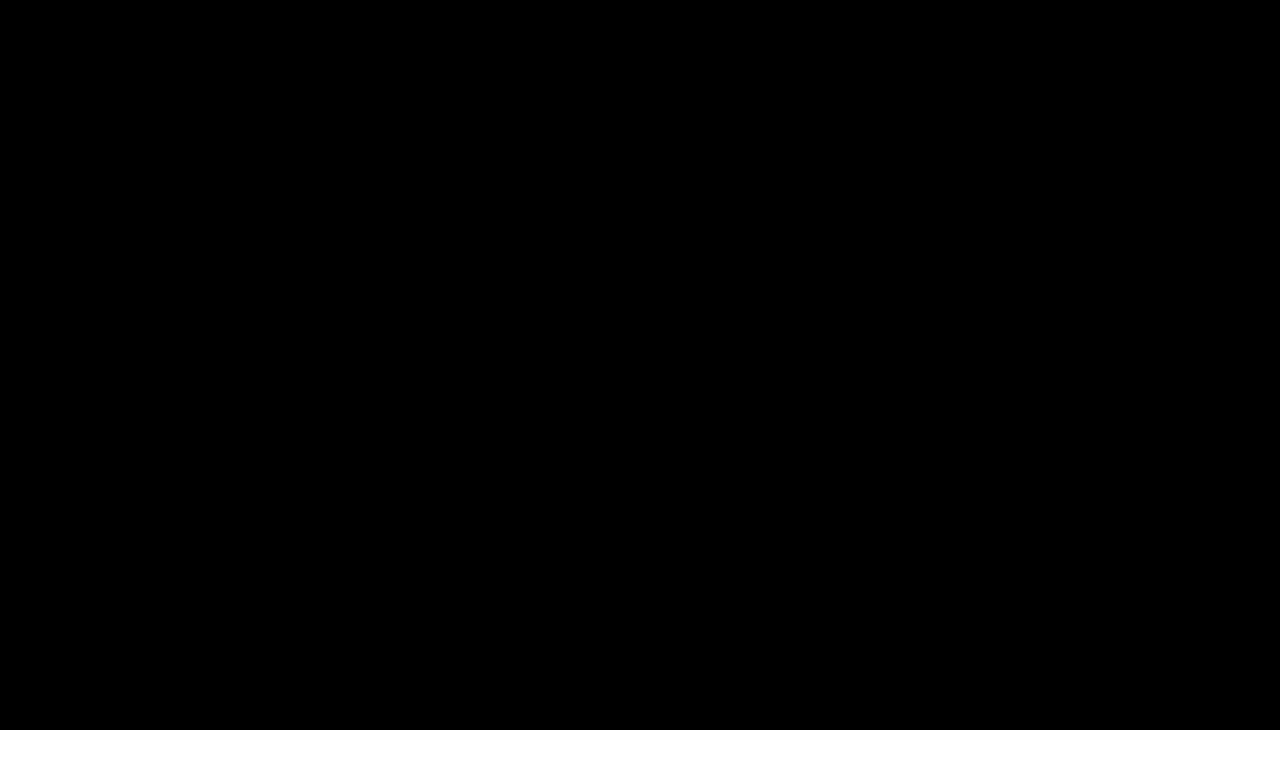
==== commit 1a2bc4d4: "CyberZag" ====
--- a/about.html
+++ b/about.html
@@ -64,8 +64,7 @@
             <ul class="navbar-nav nav-dropdown nav-right" data-app-modern-menu="true"><li class="nav-item">
                     <a class="nav-link link text-white display-4" href="games.html">
                         GAMES</a>
-                </li><li class="nav-item"><a class="nav-link link text-white text-primary display-4" href="software.html">
-                        SOFTWARE</a></li>
+                </li>
                 <li class="nav-item"><a class="nav-link link text-white display-4" href="https://gamerpirate.github.io/store/">STORE</a></li><li class="nav-item"><a class="nav-link link text-white display-4" href="https://gamerpirate.github.io/downloads">DOWNLOADS</a></li><li class="nav-item"><a class="nav-link link text-white display-4" href="about.html">ABOUT</a></li></ul>
             
         </div>
@@ -403,7 +402,7 @@
     <div class="container">
         <div class="media-container-row">
             <div class="mbr-text col-12 mbr-fonts-style display-7 col-md-8"><p><strong>
-</strong></p><p><strong>• Gamer Pirate is now a part of INTENSIFIED STUDIO (25-8-2021 Wednesday)<br>• NEOSQUARE announcement (12-7-2021 Monday)<br>• HYPERSHAPE 2 release (31-5-2021 Monday)<br>• HYPERSHAPE 2 first appearance (22-5-2021 Saturday)<br>• ANTRAVITY PC release (21-5-2021 Friday)<br>• NEOSPHERE PC release (18-5-2021 Tuesday)<br>• Watch Out Remake (3-5-2021 Monday)<br>• New Logo Redesign (5-3-2021 Friday)<br>• Driving Insanity PC release (26-4-2021 Monday)<br>• Software page in website (2-3-2021 Tuesday)<br>• HYPERSHAPE HARDCORE EDITION release (20-1-2021 Wednesday)<br>• ANTRAVITY 2 PC release (15-1-2021 Friday)<br>• Line Connect release (14-1-2021 Thursday)<br>• ANTRAVITY 2 release (12-1-2021 Tuesday)<br>• HYPERSHAPE release (29-12-2020 Thursday)<br>• Driving Insanity out of early access (28-12-2020 Monday)<br>• Gamer Pirate Downloads remake&nbsp; (27-11-2020 Friday)<br>• Brakes Are Out release for Windows and Linux (20-11-2020 Friday)<br>• Just Escape release (10-10-2020 Saturday)<br>• Gamer Pirate Store remake (12-9-2020 Saturday)<br>• Driving Insanity Early Access release (20-8-2020 Thursday)<br>• Brakes Are Out release on Google Play (6-5-2020 Wednesday)<br>• Brakes Are Out announcement (5-5-2020 Tuesday)<br>• NEOSPHERE release on Google Play (28-4-2020 Tuesday)<br>• NEOSPHERE announcement (26-4-2020 Sunday)<br>• First use of "Unleash Your Inner Gamer" slogan (14-8-2019 Wednesday)<br>• ANTRAVITY release on Google Play (9-8-2019 Thursday)<br>• Downloads website release (30-7-2019 Tuesday)<br>• Watch Out removed from Tizen, and Windows (29-7-2019 Monday)<br>• ANTRAVITY announce (15-7-2019 Monday)&nbsp;<br></strong><strong>• Gamer Pirate Launcher Beta release (14-6-2019 Friday)&nbsp;<br></strong><strong>• Gamer Pirate Online Store (29-3-2018 Friday)​ &nbsp;&nbsp;<br></strong><strong>• New Watch Out website launched (10-1-2018 Thursday)​ &nbsp;<br></strong><strong>• Watch Out released on Google Play (9-1-2018 Wednesday)​ &nbsp;<br></strong><strong>• Bought a Google Play Store ID (7-1-2018 Monday)​ &nbsp;&nbsp;<br></strong><strong>• Gamer Pirate new Blog Launched ​(13-10-2018 Saturday)​ &nbsp;&nbsp;<br></strong><strong>• Gamer Pirate Forum Launched ​(4-10-2018 Thursday)​ &nbsp;<br></strong><strong>• New Website Launched ​(4-10-2018 Thursday)​&nbsp;<br></strong><strong>• Twitter page created (3-10-2018 Wednesday)&nbsp;<br></strong><strong>• Watch Out Ultimate Edition Release (Itch.io 1-8-2018 Wednesday)​&nbsp;<br></strong><strong>• Removed all Arcade Games (24-7-2018 Tuesday)&nbsp;<br></strong><strong>• Gamer Pirate Arcade website Suspended (24-7-2018 Tuesday)&nbsp;<br></strong><strong>• Watch Out Ultimate Edition Release (22-7-2018 Sunday)​&nbsp;<br></strong><strong>• Gamer Pirate Launcher Alpha release (14-7-2018 Saturday)&nbsp;<br></strong><strong>• Watch Out PC edition Release (Itch.io 18-6-2018 Monday)​&nbsp;<br></strong><strong>• Black and White 2 Release on Galaxy Apps ( 6-6-2018 Wednesday)&nbsp;<br></strong><strong>​• Black and White 2 Release on Tizen Store ( 1-6-2018 Friday)&nbsp;<br></strong><strong>• Gamer Pirate Arcade website launched (23-5-2018 Tuesday)&nbsp;<br></strong><strong>• Marbles Playground Mobile Version release ( 6-5-2018 Sunday)&nbsp;<br></strong><strong>• Marbles Playground release ( 1-4-2018 Sunday)&nbsp;<br></strong><strong>• Gamer Pirate On Patreon (7-3-2017 Wednesday)&nbsp;<br></strong><strong>• Marbles Playground Early Access ( 26-1-2018 Friday)&nbsp;<br></strong><strong>• Marbles Playground website launched ( 16-1-2018 Tuesday)&nbsp;<br></strong><strong>• Marbles Playground Announced ( 3-1-2018 Wednesday)&nbsp;<br></strong><strong>• Gamer Pirate 1st year anniversary (10-11-2017 Friday)&nbsp;<br></strong><strong>• Watch Out Release (Amazon 11-10-2017 Wednesday)&nbsp;<br></strong><strong>• Watch Out PC edition Release ( 29-9-2017 Friday)&nbsp;<br></strong><strong>• Watch Out Release (Tizen 28-8-2017 Monday)&nbsp;<br></strong><strong>• SHOOT! release (Tizen 28-8-2017 Monday)&nbsp;<br></strong><strong>• Watch Out PC edition Announced ( 13-8-2017 Sunday)&nbsp;<br></strong><strong>• Watch Out Egyptian edition Announced ( 6-8-2017 Tuesday)&nbsp;<br></strong><strong>• Watch Out Announced ( 26-7-2017 Tuesday)&nbsp;<br></strong><strong>• Watch Out website launched ( 26-7-2017 Tuesday)&nbsp;<br></strong><strong>​• Black and White Suspended on amazon ( 11-7-2017 Tuesday)&nbsp;<br></strong><strong>• Ultimate Editions discontinued ( 23-6-2017 Friday)&nbsp;<br></strong><strong>• Line Connect release (website, galaxy apps, tizen 22-6-2017 Thursday)&nbsp;<br></strong><strong>• Black and White release (amazon 3-6-2017 Tuesday)&nbsp;<br></strong><strong>​• gamer pirate blog start ( 23-5-2017 Tuesday)&nbsp;<br></strong><strong>• SHOOT! release (website, Galaxy Apps 20-5-2017, Saturday)&nbsp;<br></strong><strong>• (UE) bomb 2.5 release (24-4-2017 Monday)&nbsp;<br></strong><strong>​• Wall Escape release (Tizen Store 20-4-2017 Thursday)&nbsp;<br></strong><strong>• (UE) bomb 2.0 release (17-4-2017 Monday)&nbsp;<br></strong><strong>• Wall Escape release (Website, Galaxy Apps 13-4-2017 Thursday)<br></strong><strong>• Black and White release (Galaxy Apps 5-4-2017 Wednesday)&nbsp;<br></strong><strong>• Black and White release (Tizen Store 8-3-2017 Wednesday)&nbsp;<br></strong><strong>• Black and White release (Website 1-3-2017 Wednesday)&nbsp;<br></strong><strong>• (UE) Attractive 1.0 release ( 1-3-2017 Wednesday)&nbsp;<br></strong><strong>• Ultimate Edition start ( 1-3-2017 Wednesday)&nbsp;<br></strong><strong>• Gamer Pirate start (10-11-2016 Thursday)</strong></p></div>
+</strong></p><p><strong>• CyberZag release (22-10-2021 Friday)<br>• Gamer Pirate is now a part of INTENSIFIED STUDIO (25-8-2021 Wednesday)<br>• NEOSQUARE release (4-8-2021 Wednesday)<br>• NEOSQUARE announcement (12-7-2021 Monday)<br>• HYPERSHAPE 2 release (31-5-2021 Monday)<br>• HYPERSHAPE 2 first appearance (22-5-2021 Saturday)<br>• ANTRAVITY PC release (21-5-2021 Friday)<br>• NEOSPHERE PC release (18-5-2021 Tuesday)<br>• Watch Out Remake (3-5-2021 Monday)<br>• New Logo Redesign (5-3-2021 Friday)<br>• Driving Insanity PC release (26-4-2021 Monday)<br>• Software page in website (2-3-2021 Tuesday)<br>• HYPERSHAPE HARDCORE EDITION release (20-1-2021 Wednesday)<br>• ANTRAVITY 2 PC release (15-1-2021 Friday)<br>• Line Connect release (14-1-2021 Thursday)<br>• ANTRAVITY 2 release (12-1-2021 Tuesday)<br>• HYPERSHAPE release (29-12-2020 Thursday)<br>• Driving Insanity out of early access (28-12-2020 Monday)<br>• Gamer Pirate Downloads remake&nbsp; (27-11-2020 Friday)<br>• Brakes Are Out release for Windows and Linux (20-11-2020 Friday)<br>• Just Escape release (10-10-2020 Saturday)<br>• Gamer Pirate Store remake (12-9-2020 Saturday)<br>• Driving Insanity Early Access release (20-8-2020 Thursday)<br>• Brakes Are Out release on Google Play (6-5-2020 Wednesday)<br>• Brakes Are Out announcement (5-5-2020 Tuesday)<br>• NEOSPHERE release on Google Play (28-4-2020 Tuesday)<br>• NEOSPHERE announcement (26-4-2020 Sunday)<br>• First use of "Unleash Your Inner Gamer" slogan (14-8-2019 Wednesday)<br>• ANTRAVITY release on Google Play (9-8-2019 Thursday)<br>• Downloads website release (30-7-2019 Tuesday)<br>• Watch Out removed from Tizen, and Windows (29-7-2019 Monday)<br>• ANTRAVITY announce (15-7-2019 Monday)&nbsp;<br></strong><strong>• Gamer Pirate Launcher Beta release (14-6-2019 Friday)&nbsp;<br></strong><strong>• Gamer Pirate Online Store (29-3-2018 Friday)​ &nbsp;&nbsp;<br></strong><strong>• New Watch Out website launched (10-1-2018 Thursday)​ &nbsp;<br></strong><strong>• Watch Out released on Google Play (9-1-2018 Wednesday)​ &nbsp;<br></strong><strong>• Bought a Google Play Store ID (7-1-2018 Monday)​ &nbsp;&nbsp;<br></strong><strong>• Gamer Pirate new Blog Launched ​(13-10-2018 Saturday)​ &nbsp;&nbsp;<br></strong><strong>• Gamer Pirate Forum Launched ​(4-10-2018 Thursday)​ &nbsp;<br></strong><strong>• New Website Launched ​(4-10-2018 Thursday)​&nbsp;<br></strong><strong>• Twitter page created (3-10-2018 Wednesday)&nbsp;<br></strong><strong>• Watch Out Ultimate Edition Release (Itch.io 1-8-2018 Wednesday)​&nbsp;<br></strong><strong>• Removed all Arcade Games (24-7-2018 Tuesday)&nbsp;<br></strong><strong>• Gamer Pirate Arcade website Suspended (24-7-2018 Tuesday)&nbsp;<br></strong><strong>• Watch Out Ultimate Edition Release (22-7-2018 Sunday)​&nbsp;<br></strong><strong>• Gamer Pirate Launcher Alpha release (14-7-2018 Saturday)&nbsp;<br></strong><strong>• Watch Out PC edition Release (Itch.io 18-6-2018 Monday)​&nbsp;<br></strong><strong>• Black and White 2 Release on Galaxy Apps ( 6-6-2018 Wednesday)&nbsp;<br></strong><strong>​• Black and White 2 Release on Tizen Store ( 1-6-2018 Friday)&nbsp;<br></strong><strong>• Gamer Pirate Arcade website launched (23-5-2018 Tuesday)&nbsp;<br></strong><strong>• Marbles Playground Mobile Version release ( 6-5-2018 Sunday)&nbsp;<br></strong><strong>• Marbles Playground release ( 1-4-2018 Sunday)&nbsp;<br></strong><strong>• Gamer Pirate On Patreon (7-3-2017 Wednesday)&nbsp;<br></strong><strong>• Marbles Playground Early Access ( 26-1-2018 Friday)&nbsp;<br></strong><strong>• Marbles Playground website launched ( 16-1-2018 Tuesday)&nbsp;<br></strong><strong>• Marbles Playground Announced ( 3-1-2018 Wednesday)&nbsp;<br></strong><strong>• Gamer Pirate 1st year anniversary (10-11-2017 Friday)&nbsp;<br></strong><strong>• Watch Out Release (Amazon 11-10-2017 Wednesday)&nbsp;<br></strong><strong>• Watch Out PC edition Release ( 29-9-2017 Friday)&nbsp;<br></strong><strong>• Watch Out Release (Tizen 28-8-2017 Monday)&nbsp;<br></strong><strong>• SHOOT! release (Tizen 28-8-2017 Monday)&nbsp;<br></strong><strong>• Watch Out PC edition Announced ( 13-8-2017 Sunday)&nbsp;<br></strong><strong>• Watch Out Egyptian edition Announced ( 6-8-2017 Tuesday)&nbsp;<br></strong><strong>• Watch Out Announced ( 26-7-2017 Tuesday)&nbsp;<br></strong><strong>• Watch Out website launched ( 26-7-2017 Tuesday)&nbsp;<br></strong><strong>​• Black and White Suspended on amazon ( 11-7-2017 Tuesday)&nbsp;<br></strong><strong>• Ultimate Editions discontinued ( 23-6-2017 Friday)&nbsp;<br></strong><strong>• Line Connect release (website, galaxy apps, tizen 22-6-2017 Thursday)&nbsp;<br></strong><strong>• Black and White release (amazon 3-6-2017 Tuesday)&nbsp;<br></strong><strong>​• gamer pirate blog start ( 23-5-2017 Tuesday)&nbsp;<br></strong><strong>• SHOOT! release (website, Galaxy Apps 20-5-2017, Saturday)&nbsp;<br></strong><strong>• (UE) bomb 2.5 release (24-4-2017 Monday)&nbsp;<br></strong><strong>​• Wall Escape release (Tizen Store 20-4-2017 Thursday)&nbsp;<br></strong><strong>• (UE) bomb 2.0 release (17-4-2017 Monday)&nbsp;<br></strong><strong>• Wall Escape release (Website, Galaxy Apps 13-4-2017 Thursday)<br></strong><strong>• Black and White release (Galaxy Apps 5-4-2017 Wednesday)&nbsp;<br></strong><strong>• Black and White release (Tizen Store 8-3-2017 Wednesday)&nbsp;<br></strong><strong>• Black and White release (Website 1-3-2017 Wednesday)&nbsp;<br></strong><strong>• (UE) Attractive 1.0 release ( 1-3-2017 Wednesday)&nbsp;<br></strong><strong>• Ultimate Edition start ( 1-3-2017 Wednesday)&nbsp;<br></strong><strong>• Gamer Pirate start (10-11-2016 Thursday)</strong></p></div>
         </div>
     </div>
 </section>
@@ -468,7 +467,7 @@
         </div>
 
     </div>
-</section><section style="background-color: #fff; font-family: -apple-system, BlinkMacSystemFont, 'Segoe UI', 'Roboto', 'Helvetica Neue', Arial, sans-serif; color:#aaa; font-size:12px; padding: 0; align-items: center; display: flex;"><a href="https://mobirise.site/w" style="flex: 1 1; height: 3rem; padding-left: 1rem;"></a><p style="flex: 0 0 auto; margin:0; padding-right:1rem;">Mobirise website maker - <a href="https://mobirise.site/o" style="color:#aaa;">Go now</a></p></section><script src="assets/popper/popper.min.js"></script>  <script src="assets/web/assets/jquery/jquery.min.js"></script>  <script src="assets/bootstrap/js/bootstrap.min.js"></script>  <script src="assets/web/assets/cookies-alert-plugin/cookies-alert-core.js"></script>  <script src="assets/web/assets/cookies-alert-plugin/cookies-alert-script.js"></script>  <script src="assets/tether/tether.min.js"></script>  <script src="assets/smoothscroll/smooth-scroll.js"></script>  <script src="assets/viewportchecker/jquery.viewportchecker.js"></script>  <script src="assets/dropdown/js/nav-dropdown.js"></script>  <script src="assets/dropdown/js/navbar-dropdown.js"></script>  <script src="assets/touchswipe/jquery.touch-swipe.min.js"></script>  <script src="assets/vimeoplayer/jquery.mb.vimeo_player.js"></script>  <script src="assets/theme/js/script.js"></script>  
+</section><section style="background-color: #fff; font-family: -apple-system, BlinkMacSystemFont, 'Segoe UI', 'Roboto', 'Helvetica Neue', Arial, sans-serif; color:#aaa; font-size:12px; padding: 0; align-items: center; display: flex;"><a href="https://mobirise.site/e" style="flex: 1 1; height: 3rem; padding-left: 1rem;"></a><p style="flex: 0 0 auto; margin:0; padding-right:1rem;">Create a free <a href="https://mobirise.site/y" style="color:#aaa;">web page</a> with Mobirise</p></section><script src="assets/popper/popper.min.js"></script>  <script src="assets/web/assets/jquery/jquery.min.js"></script>  <script src="assets/bootstrap/js/bootstrap.min.js"></script>  <script src="assets/web/assets/cookies-alert-plugin/cookies-alert-core.js"></script>  <script src="assets/web/assets/cookies-alert-plugin/cookies-alert-script.js"></script>  <script src="assets/tether/tether.min.js"></script>  <script src="assets/smoothscroll/smooth-scroll.js"></script>  <script src="assets/viewportchecker/jquery.viewportchecker.js"></script>  <script src="assets/dropdown/js/nav-dropdown.js"></script>  <script src="assets/dropdown/js/navbar-dropdown.js"></script>  <script src="assets/touchswipe/jquery.touch-swipe.min.js"></script>  <script src="assets/vimeoplayer/jquery.mb.vimeo_player.js"></script>  <script src="assets/theme/js/script.js"></script>  
   
   
 <input name="cookieData" type="hidden" data-cookie-customDialogSelector='null' data-cookie-colorText='#ffffff' data-cookie-colorBg='rgba(0, 0, 0, 0.99)' data-cookie-textButton='Agree' data-cookie-colorButton='' data-cookie-colorLink='#ffffff' data-cookie-underlineLink='true' data-cookie-text="We use cookies to give you the best experience. Read our <a href='cookiepolicy.html'>Cookie Policy</a>.">
